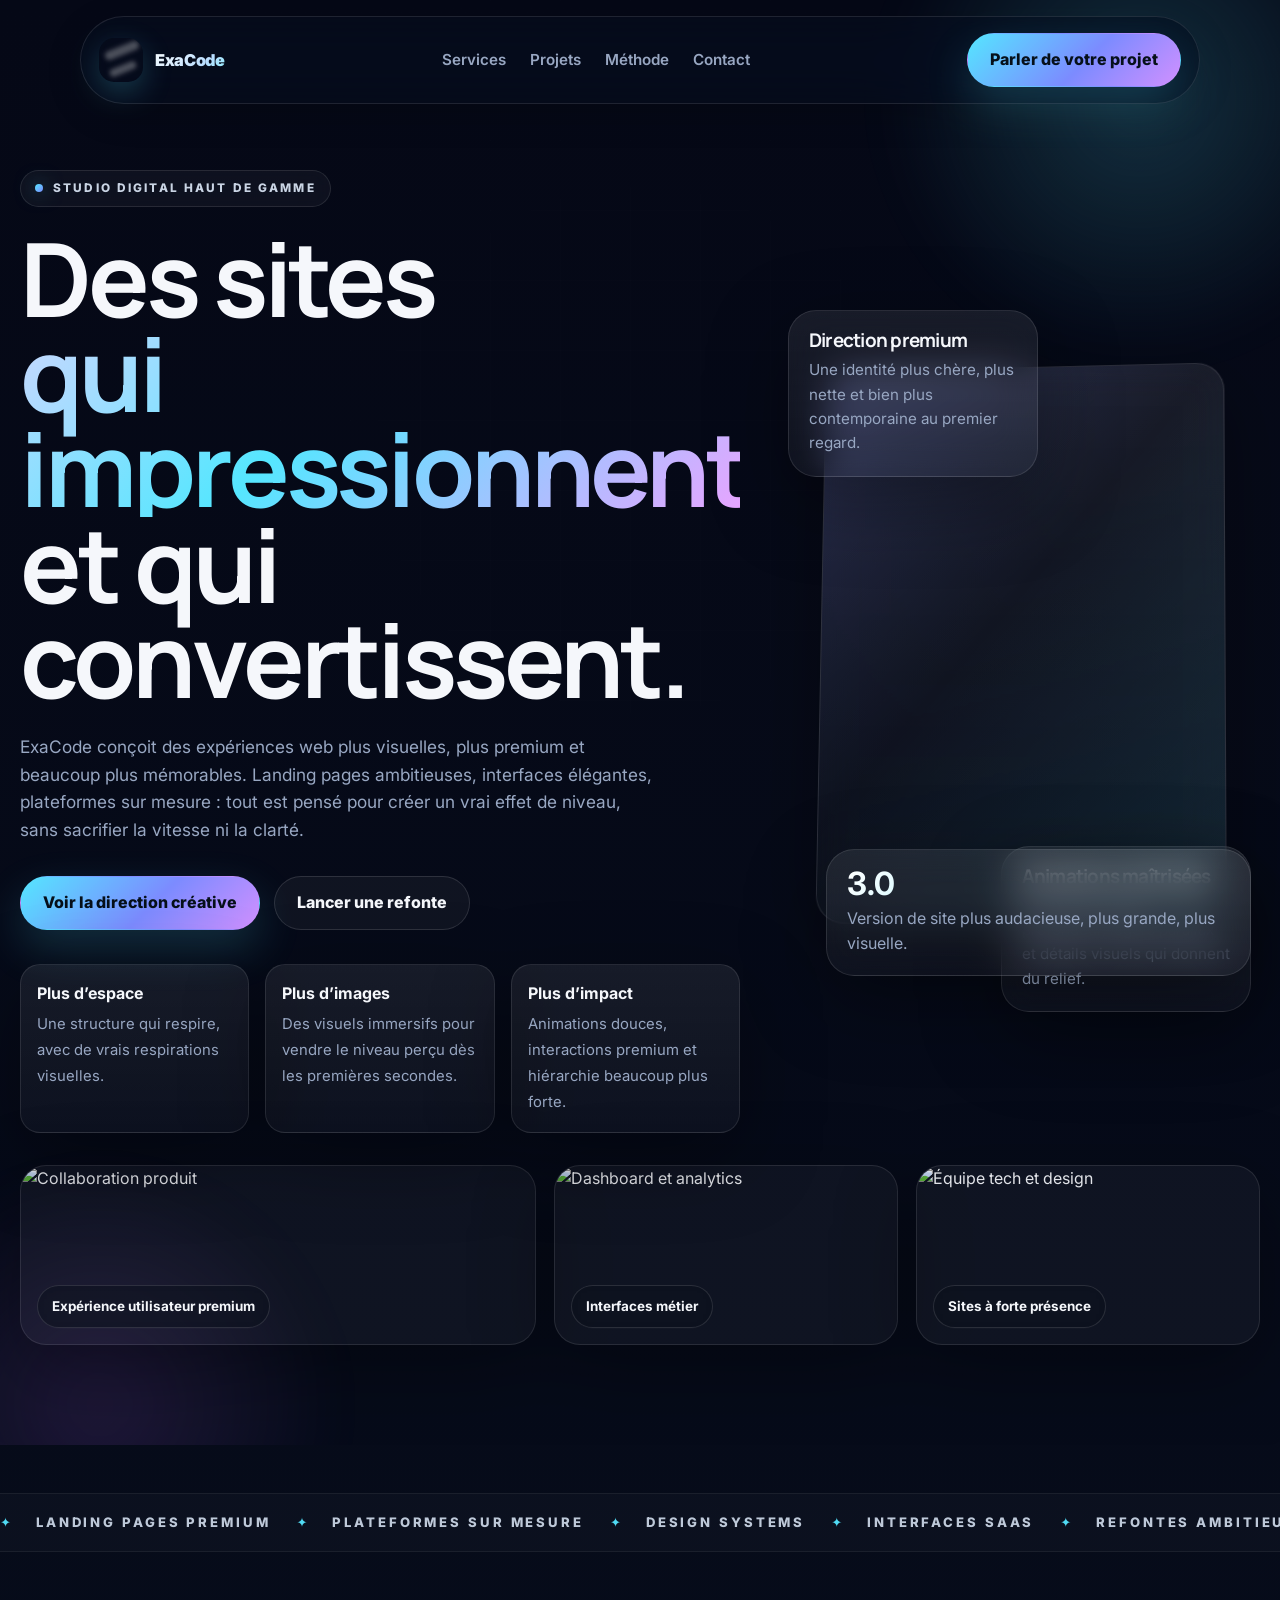
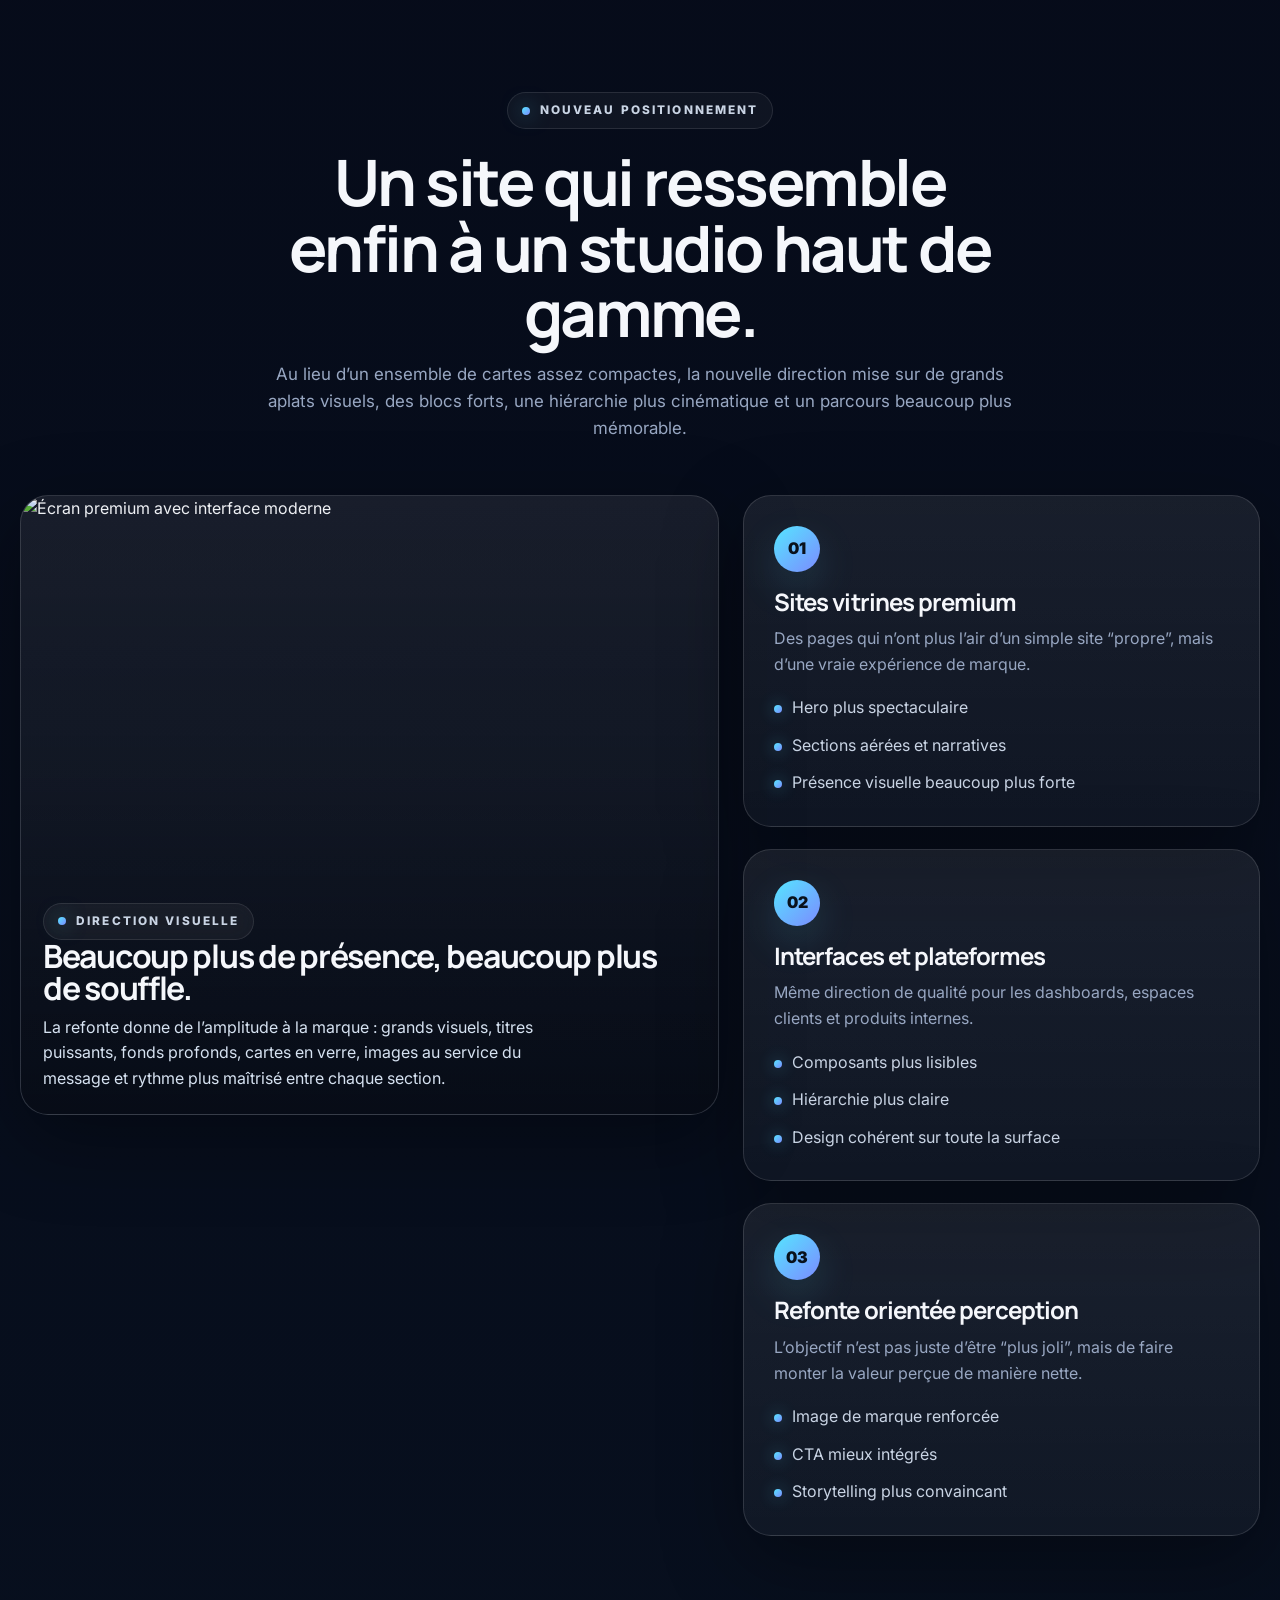
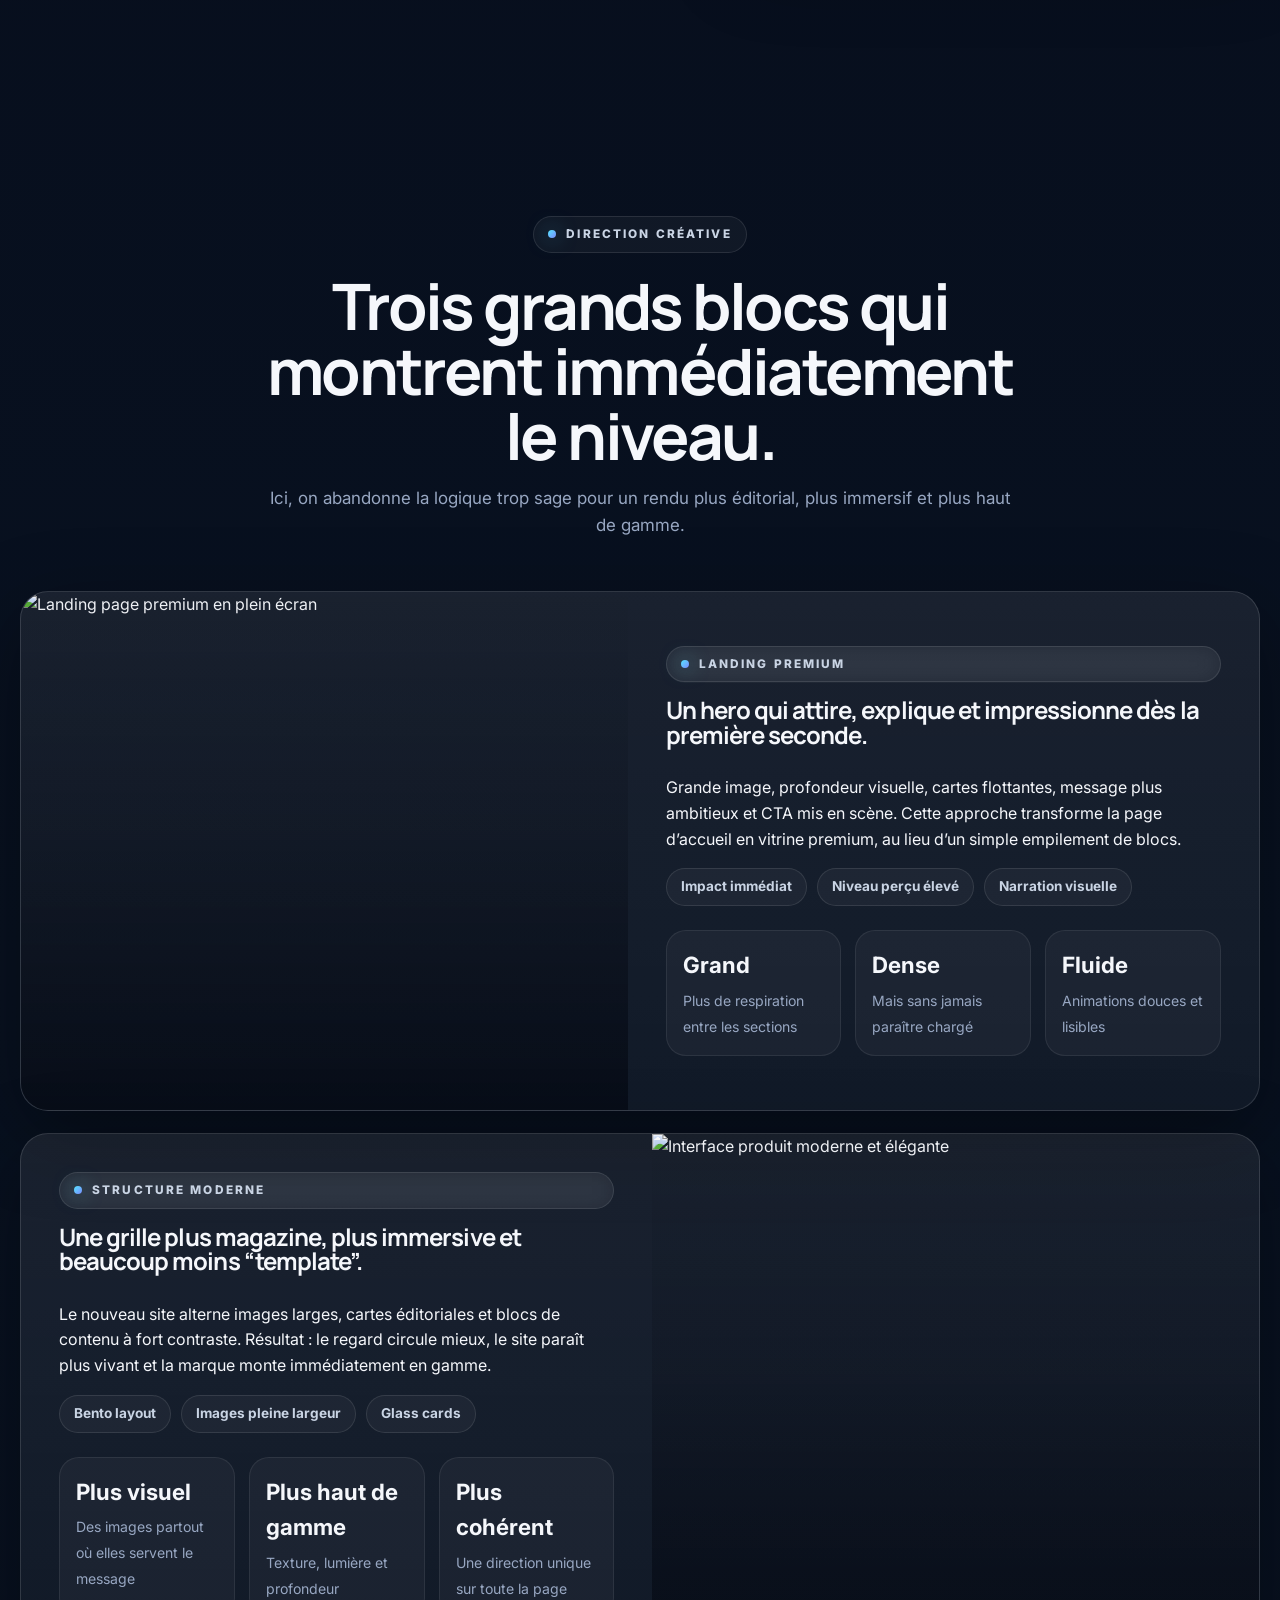
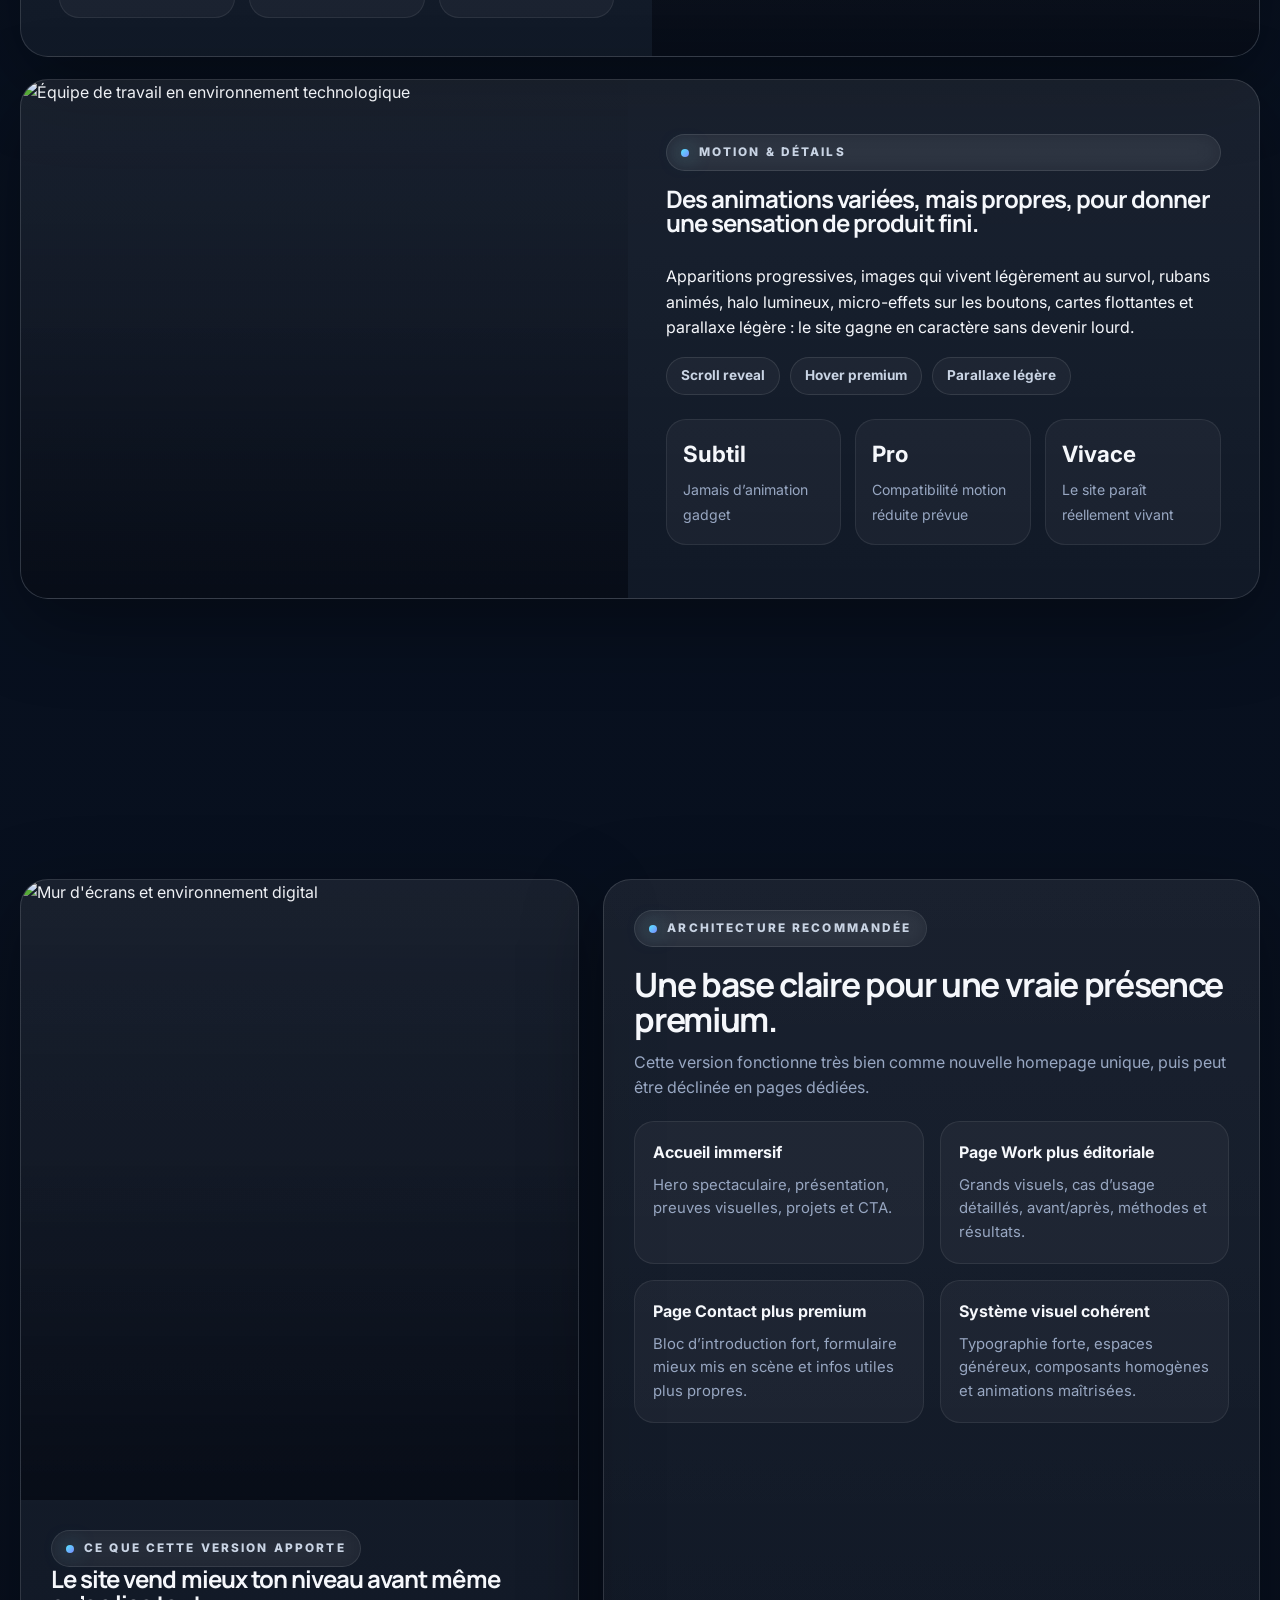
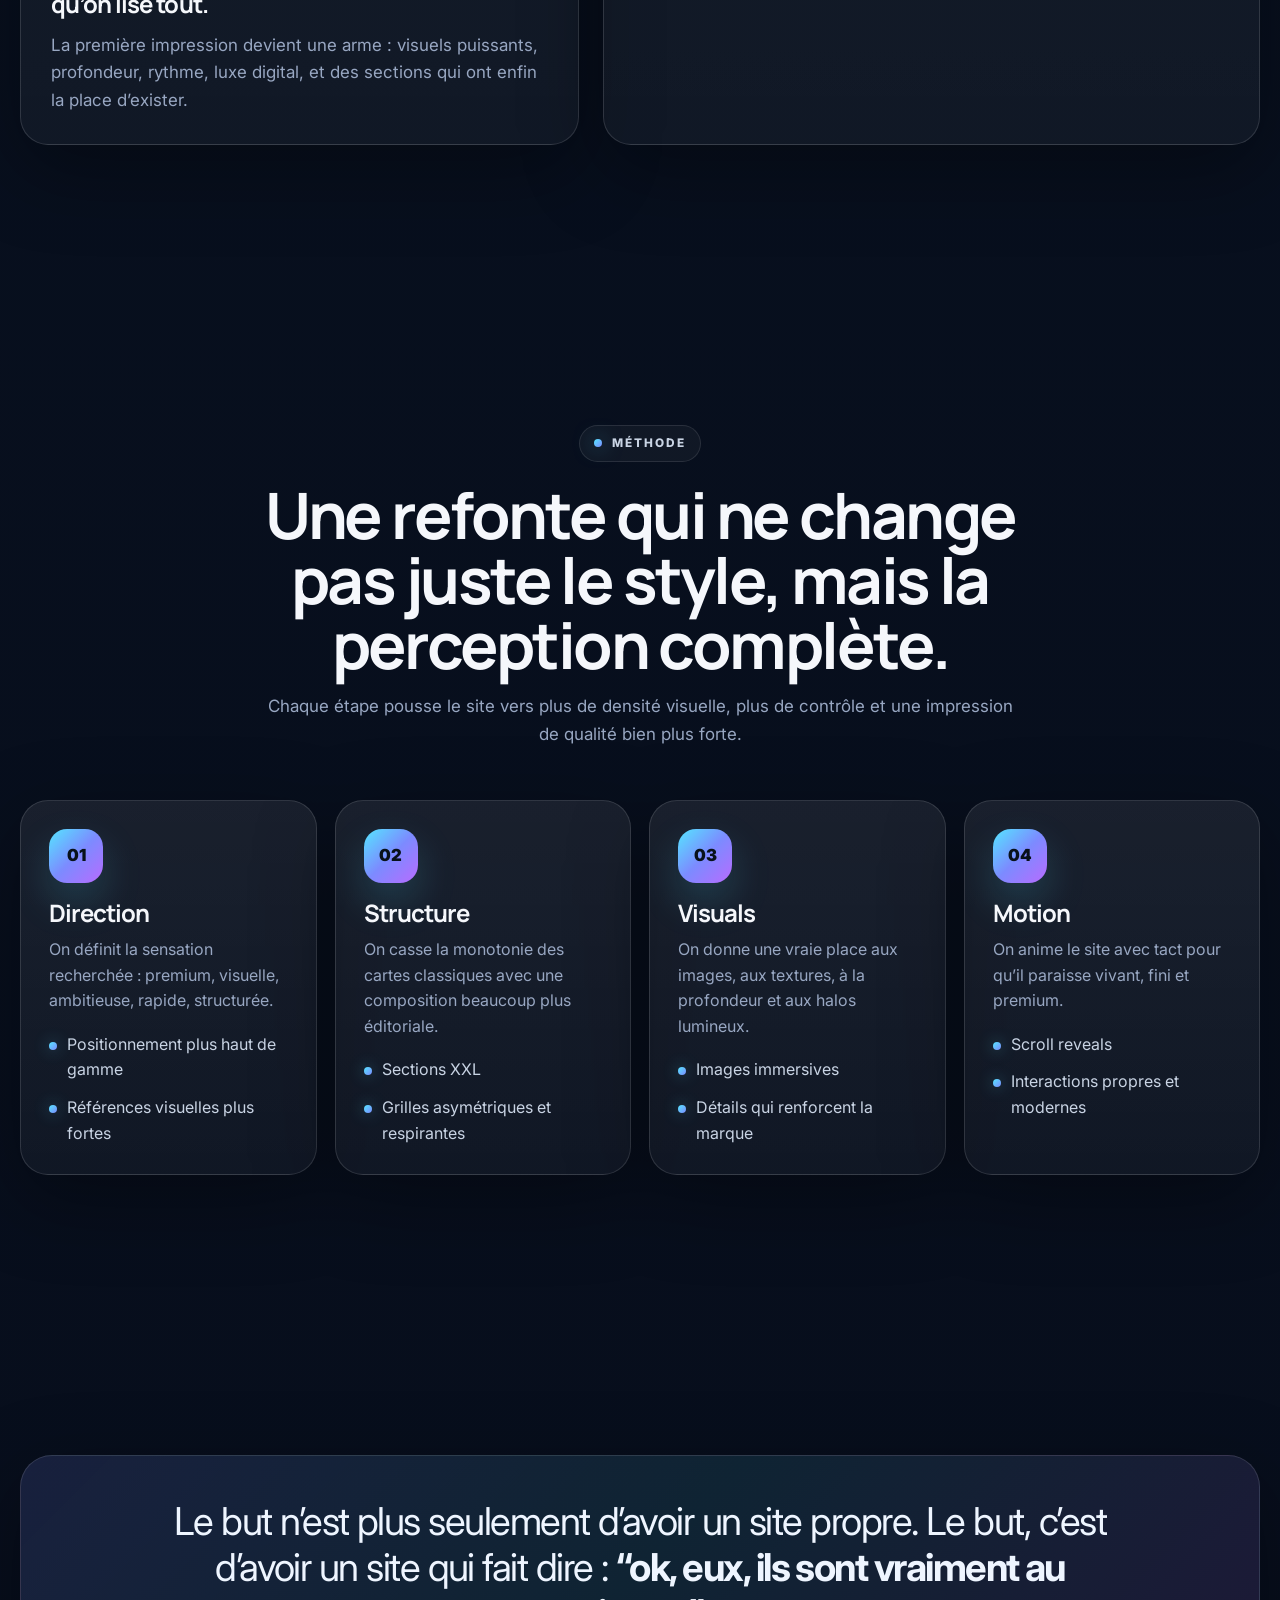
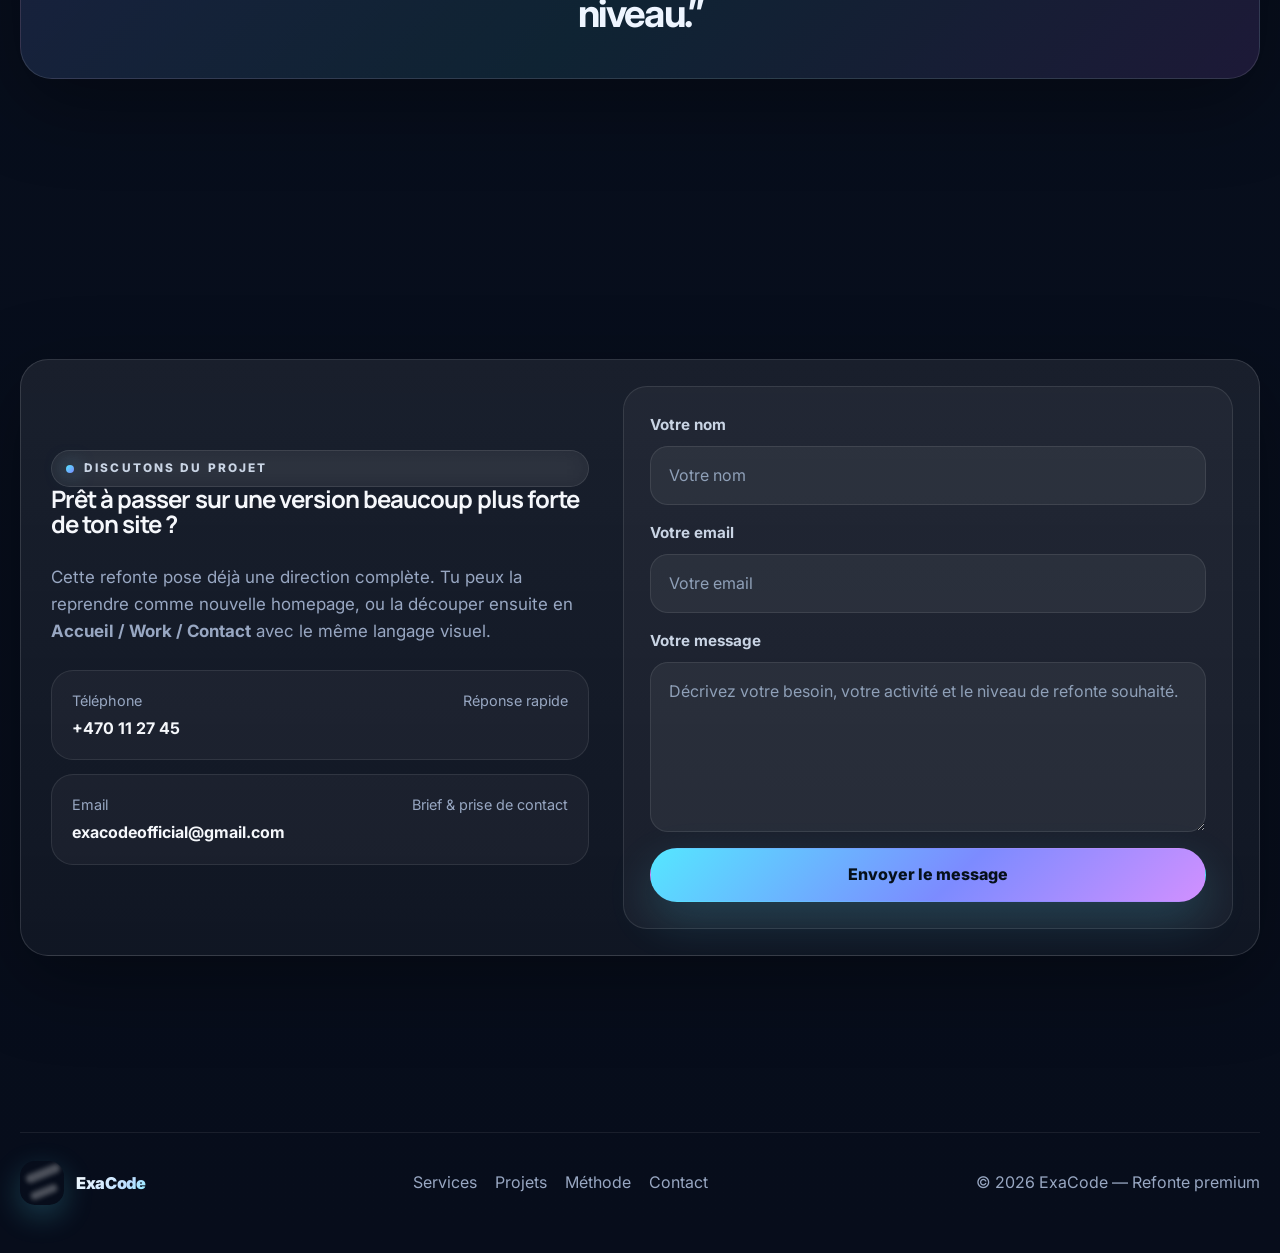
==== index.html @ 6eda3650 "Create index.html" ====
<!DOCTYPE html>
<html lang="fr">
<head>
  <meta charset="UTF-8" />
  <meta name="viewport" content="width=device-width, initial-scale=1.0" />
  <title>ExaCode — Expériences web premium, interfaces et plateformes sur mesure</title>
  <meta name="description" content="ExaCode conçoit des expériences web haut de gamme, des landing pages ambitieuses et des plateformes rapides, visuelles et solides." />
  <link rel="preconnect" href="https://fonts.googleapis.com">
  <link rel="preconnect" href="https://fonts.gstatic.com" crossorigin>
  <link href="https://fonts.googleapis.com/css2?family=Inter:wght@400;500;600;700;800;900&family=Manrope:wght@700;800&display=swap" rel="stylesheet">
  <style>
    :root{
      --bg:#050816;
      --bg-2:#091124;
      --panel:rgba(255,255,255,.07);
      --panel-strong:rgba(255,255,255,.11);
      --border:rgba(255,255,255,.13);
      --text:#f5f7fb;
      --muted:#98a7c2;
      --muted-2:#c9d4e4;
      --primary:#7c8bff;
      --secondary:#55e6ff;
      --tertiary:#b86bff;
      --shadow:0 24px 80px rgba(0,0,0,.35);
      --radius:28px;
      --radius-sm:18px;
      --container:1240px;
      --section-space:140px;
      --grid:rgba(255,255,255,.06);
    }

    *{box-sizing:border-box;margin:0;padding:0}
    html{scroll-behavior:smooth}
    body{
      font-family:"Inter",system-ui,sans-serif;
      color:var(--text);
      background:
        radial-gradient(circle at 15% 20%, rgba(85,230,255,.12), transparent 0 24%),
        radial-gradient(circle at 80% 10%, rgba(124,139,255,.16), transparent 0 22%),
        radial-gradient(circle at 50% 85%, rgba(184,107,255,.10), transparent 0 24%),
        linear-gradient(180deg, #050816 0%, #081120 45%, #070d1b 100%);
      line-height:1.6;
      overflow-x:hidden;
    }

    body::before{
      content:"";
      position:fixed;
      inset:0;
      pointer-events:none;
      background-image:
        linear-gradient(rgba(255,255,255,.03) 1px, transparent 1px),
        linear-gradient(90deg, rgba(255,255,255,.03) 1px, transparent 1px);
      background-size:70px 70px;
      mask-image:radial-gradient(circle at center, black 30%, transparent 90%);
      opacity:.25;
      z-index:-2;
    }

    img{display:block;max-width:100%}
    a{text-decoration:none;color:inherit}
    button,input,textarea{font:inherit}

    .container{
      width:min(var(--container), calc(100% - 40px));
      margin:0 auto;
      position:relative;
      z-index:2;
    }

    .section{padding:var(--section-space) 0}

    .section-head{
      max-width:760px;
      margin:0 auto 52px;
      text-align:center;
    }

    .eyebrow{
      display:inline-flex;
      align-items:center;
      gap:10px;
      padding:8px 14px;
      border-radius:999px;
      border:1px solid rgba(255,255,255,.10);
      background:rgba(255,255,255,.04);
      color:var(--muted-2);
      text-transform:uppercase;
      letter-spacing:.18em;
      font-size:.74rem;
      font-weight:800;
      backdrop-filter:blur(12px);
    }

    .eyebrow::before{
      content:"";
      width:8px;
      height:8px;
      border-radius:50%;
      background:linear-gradient(135deg, var(--secondary), var(--primary));
      box-shadow:0 0 20px rgba(85,230,255,.55);
    }

    h1,h2,h3,h4{font-family:"Manrope","Inter",sans-serif;line-height:1.02;letter-spacing:-.04em}
    h2{font-size:clamp(2.3rem, 5vw, 4.3rem);margin-top:20px}
    p.lead,
    .section-head p{font-size:1.06rem;color:var(--muted);margin-top:16px}

    .site-header{
      position:fixed;
      inset:16px 0 auto;
      z-index:100;
    }

    .header-shell{
      width:min(1120px, calc(100% - 28px));
      margin:0 auto;
      display:flex;
      align-items:center;
      justify-content:space-between;
      gap:18px;
      padding:16px 18px;
      border:1px solid rgba(255,255,255,.10);
      border-radius:999px;
      background:rgba(8,14,28,.62);
      backdrop-filter:blur(18px) saturate(140%);
      box-shadow:0 10px 35px rgba(0,0,0,.18);
    }

    .brand{
      display:inline-flex;
      align-items:center;
      gap:12px;
      font-weight:900;
      letter-spacing:-.02em;
    }

    .brand-mark{
      width:44px;
      height:44px;
      border-radius:15px;
      position:relative;
      overflow:hidden;
      background:linear-gradient(145deg, rgba(124,139,255,.95), rgba(85,230,255,.95));
      box-shadow:0 10px 30px rgba(85,230,255,.22);
    }

    .brand-mark::before,
    .brand-mark::after{
      content:"";
      position:absolute;
      inset:auto;
      border-radius:999px;
      background:rgba(255,255,255,.28);
      filter:blur(2px);
    }

    .brand-mark::before{width:36px;height:9px;top:8px;left:5px;transform:rotate(-22deg)}
    .brand-mark::after{width:28px;height:8px;bottom:9px;right:6px;transform:rotate(-22deg)}

    .brand span{
      font-size:1.02rem;
      background:linear-gradient(135deg, #ffffff, #b9ddff 70%, #8ff1ff);
      -webkit-background-clip:text;
      background-clip:text;
      color:transparent;
    }

    .nav{
      display:flex;
      align-items:center;
      gap:24px;
    }

    .nav a{
      color:var(--muted);
      font-weight:600;
      font-size:.95rem;
      transition:color .25s ease, transform .25s ease;
    }

    .nav a:hover{color:var(--text);transform:translateY(-1px)}

    .btn{
      display:inline-flex;
      align-items:center;
      justify-content:center;
      gap:10px;
      min-height:54px;
      padding:0 22px;
      border-radius:999px;
      border:1px solid transparent;
      font-weight:800;
      transition:transform .25s ease, box-shadow .25s ease, border-color .25s ease, background .25s ease;
      position:relative;
      overflow:hidden;
      cursor:pointer;
      white-space:nowrap;
    }

    .btn::after{
      content:"";
      position:absolute;
      inset:0;
      background:linear-gradient(115deg, transparent 20%, rgba(255,255,255,.32) 50%, transparent 80%);
      transform:translateX(-130%);
      transition:transform .8s ease;
    }

    .btn:hover::after{transform:translateX(130%)}
    .btn:hover{transform:translateY(-2px)}

    .btn-primary{
      color:#06101a;
      background:linear-gradient(135deg, var(--secondary), var(--primary) 55%, #d190ff);
      box-shadow:0 18px 45px rgba(85,230,255,.18);
    }

    .btn-secondary{
      border-color:rgba(255,255,255,.12);
      background:rgba(255,255,255,.045);
      color:var(--text);
    }

    .hero{
      position:relative;
      padding:170px 0 100px;
      min-height:100vh;
      display:flex;
      align-items:center;
      overflow:clip;
    }

    .hero::before,
    .hero::after{
      content:"";
      position:absolute;
      border-radius:50%;
      filter:blur(25px);
      z-index:0;
      animation:floatBlob 14s ease-in-out infinite;
    }

    .hero::before{
      width:560px;
      height:560px;
      top:-180px;
      right:-140px;
      background:radial-gradient(circle, rgba(85,230,255,.18), transparent 65%);
    }

    .hero::after{
      width:520px;
      height:520px;
      left:-160px;
      bottom:-220px;
      background:radial-gradient(circle, rgba(184,107,255,.14), transparent 65%);
      animation-delay:-5s;
    }

    .hero-grid{
      display:grid;
      grid-template-columns:1.02fr .98fr;
      gap:48px;
      align-items:center;
    }

    .hero-copy{
      max-width:720px;
      position:relative;
      z-index:2;
    }

    .hero-title{
      margin-top:24px;
      font-size:clamp(3.2rem, 8vw, 7rem);
      line-height:.93;
    }

    .hero-title .line{
      display:block;
      overflow:hidden;
    }

    .hero-title .line span{
      display:inline-block;
      transform:translateY(112%);
      opacity:0;
      animation:riseIn 1s cubic-bezier(.21,1,.32,1) forwards;
    }

    .hero-title .line:nth-child(2) span{animation-delay:.12s}
    .hero-title .line:nth-child(3) span{animation-delay:.24s}

    .hero-title em{
      font-style:normal;
      background:linear-gradient(135deg, #cfd7ff 0%, var(--secondary) 45%, #f0a0ff 100%);
      -webkit-background-clip:text;
      background-clip:text;
      color:transparent;
    }

    .hero-text{
      margin-top:26px;
      max-width:640px;
      font-size:1.08rem;
      color:var(--muted);
      opacity:0;
      transform:translateY(22px);
      animation:fadeUp .85s ease .45s forwards;
    }

    .hero-actions{
      margin-top:32px;
      display:flex;
      flex-wrap:wrap;
      gap:14px;
      opacity:0;
      transform:translateY(22px);
      animation:fadeUp .85s ease .6s forwards;
    }

    .hero-notes{
      margin-top:34px;
      display:grid;
      grid-template-columns:repeat(3, minmax(0, 1fr));
      gap:16px;
      opacity:0;
      transform:translateY(26px);
      animation:fadeUp .85s ease .78s forwards;
    }

    .mini-card{
      padding:16px 16px 18px;
      border-radius:20px;
      border:1px solid rgba(255,255,255,.10);
      background:linear-gradient(180deg, rgba(255,255,255,.07), rgba(255,255,255,.03));
      backdrop-filter:blur(10px);
      box-shadow:var(--shadow);
    }

    .mini-card strong{
      display:block;
      margin-bottom:5px;
      font-size:1rem;
    }

    .mini-card span{color:var(--muted);font-size:.93rem}

    .hero-visual{
      position:relative;
      min-height:720px;
      z-index:1;
    }

    .hero-panel,
    .floating-card,
    .floating-stat{
      position:absolute;
      border-radius:28px;
      border:1px solid rgba(255,255,255,.11);
      background:linear-gradient(180deg, rgba(255,255,255,.08), rgba(255,255,255,.04));
      box-shadow:var(--shadow);
      backdrop-filter:blur(18px);
    }

    .hero-panel{
      inset:70px 28px 88px 28px;
      overflow:hidden;
      transform:perspective(1200px) rotateY(-6deg) rotateX(4deg);
      transform-style:preserve-3d;
    }

    .hero-panel img{
      width:100%;
      height:100%;
      object-fit:cover;
      opacity:.90;
      transform:scale(1.05);
    }

    .hero-panel::after{
      content:"";
      position:absolute;
      inset:0;
      background:
        linear-gradient(180deg, rgba(6,11,22,.02), rgba(6,11,22,.45)),
        linear-gradient(130deg, rgba(124,139,255,.22), transparent 45%, rgba(85,230,255,.16));
    }

    .floating-card{
      width:250px;
      padding:20px;
      animation:floatCard 7s ease-in-out infinite;
    }

    .floating-card.top{
      top:18px;
      left:0;
      animation-delay:-1s;
    }

    .floating-card.bottom{
      right:0;
      bottom:0;
      animation-delay:-3s;
    }

    .floating-card h3{
      font-size:1.18rem;
      margin-bottom:8px;
    }

    .floating-card p{color:var(--muted);font-size:.95rem}

    .floating-stat{
      left:38px;
      bottom:36px;
      padding:18px 20px;
      min-width:190px;
      animation:floatCard 8.5s ease-in-out infinite;
      animation-delay:-2s;
    }

    .floating-stat strong{
      display:block;
      font-size:2rem;
      line-height:1;
      margin-bottom:6px;
      background:linear-gradient(135deg, #ffffff, var(--secondary));
      -webkit-background-clip:text;
      background-clip:text;
      color:transparent;
    }

    .floating-stat span{color:var(--muted)}

    .hero-strip{
      margin-top:32px;
      display:grid;
      grid-template-columns:1.2fr .8fr .8fr;
      gap:18px;
    }

    .visual-chip{
      min-height:180px;
      border-radius:26px;
      overflow:hidden;
      border:1px solid rgba(255,255,255,.10);
      background:rgba(255,255,255,.04);
      position:relative;
      box-shadow:var(--shadow);
    }

    .visual-chip img{
      width:100%;
      height:100%;
      object-fit:cover;
      transition:transform .8s ease, opacity .5s ease;
      opacity:.92;
    }

    .visual-chip:hover img{transform:scale(1.08);opacity:1}

    .visual-chip .label{
      position:absolute;
      left:16px;
      bottom:16px;
      padding:10px 14px;
      border-radius:999px;
      border:1px solid rgba(255,255,255,.12);
      background:rgba(7,12,24,.52);
      backdrop-filter:blur(10px);
      font-size:.84rem;
      font-weight:700;
    }

    .ticker-wrap{
      margin-top:48px;
      overflow:hidden;
      border-top:1px solid rgba(255,255,255,.06);
      border-bottom:1px solid rgba(255,255,255,.06);
      background:rgba(255,255,255,.025);
    }

    .ticker{
      display:flex;
      gap:26px;
      width:max-content;
      padding:18px 0;
      animation:marquee 24s linear infinite;
      will-change:transform;
    }

    .ticker span{
      color:var(--muted-2);
      text-transform:uppercase;
      letter-spacing:.22em;
      font-size:.82rem;
      font-weight:800;
      white-space:nowrap;
      opacity:.95;
    }

    .ticker span::before{
      content:"✦";
      margin-right:22px;
      color:var(--secondary);
    }

    .grid-2{
      display:grid;
      grid-template-columns:1fr 1fr;
      gap:22px;
    }

    .bento{
      display:grid;
      grid-template-columns:1.1fr .9fr;
      gap:22px;
      align-items:stretch;
    }

    .card,
    .image-card,
    .case-card,
    .stack-card,
    .contact-shell{
      background:linear-gradient(180deg, rgba(255,255,255,.075), rgba(255,255,255,.04));
      border:1px solid var(--border);
      box-shadow:var(--shadow);
      border-radius:var(--radius);
      position:relative;
      overflow:hidden;
    }

    .card{padding:30px}
    .card p{color:var(--muted)}

    .service-layout{
      display:grid;
      grid-template-columns:1.15fr .85fr;
      gap:24px;
      align-items:start;
    }

    .image-card.large{min-height:620px}
    .image-card.large img,
    .case-card .media img,
    .stack-visual img{
      width:100%;
      height:100%;
      object-fit:cover;
    }

    .image-card.large::after,
    .case-card .media::after,
    .stack-visual::after{
      content:"";
      position:absolute;
      inset:0;
      background:linear-gradient(180deg, rgba(3,7,16,.02), rgba(3,7,16,.18) 45%, rgba(3,7,16,.66));
      pointer-events:none;
    }

    .image-card .overlay-copy{
      position:absolute;
      inset:auto 22px 22px 22px;
      z-index:2;
    }

    .overlay-copy h3{font-size:2rem;margin-bottom:10px}
    .overlay-copy p{color:#d6e2f1;max-width:520px}

    .service-stack{
      display:grid;
      gap:22px;
    }

    .service-item h3,
    .case-content h3,
    .stack-copy h3,
    .process-item h3,
    .contact-copy h3{font-size:1.5rem;margin-bottom:12px}

    .service-item ul,
    .process-item ul{list-style:none;display:grid;gap:12px;margin-top:18px}

    .service-item li,
    .process-item li{
      position:relative;
      padding-left:18px;
      color:var(--muted-2);
    }

    .service-item li::before,
    .process-item li::before{
      content:"";
      position:absolute;
      width:8px;
      height:8px;
      left:0;
      top:.62em;
      border-radius:50%;
      background:linear-gradient(135deg, var(--secondary), var(--primary));
      box-shadow:0 0 16px rgba(85,230,255,.45);
    }

    .card-number{
      display:inline-flex;
      width:46px;
      height:46px;
      border-radius:50%;
      align-items:center;
      justify-content:center;
      margin-bottom:18px;
      font-weight:900;
      color:#09111b;
      background:linear-gradient(135deg, var(--secondary), var(--primary));
      box-shadow:0 15px 40px rgba(85,230,255,.15);
    }

    .case-list{display:grid;gap:22px}

    .case-card{
      display:grid;
      grid-template-columns:.98fr 1.02fr;
      min-height:520px;
    }

    .case-card.reverse{grid-template-columns:1.02fr .98fr}
    .case-card.reverse .media{order:2}
    .case-card.reverse .case-content{order:1}

    .case-card .media{position:relative;min-height:100%}
    .case-content{
      padding:38px;
      display:flex;
      flex-direction:column;
      justify-content:center;
      gap:16px;
    }

    .pill-row{
      display:flex;
      flex-wrap:wrap;
      gap:10px;
    }

    .pill{
      display:inline-flex;
      align-items:center;
      min-height:38px;
      padding:0 14px;
      border-radius:999px;
      border:1px solid rgba(255,255,255,.10);
      background:rgba(255,255,255,.04);
      color:var(--muted-2);
      font-size:.85rem;
      font-weight:700;
    }

    .case-metrics{
      display:grid;
      grid-template-columns:repeat(3, minmax(0, 1fr));
      gap:14px;
      margin-top:8px;
    }

    .metric{
      padding:16px;
      border-radius:20px;
      background:rgba(255,255,255,.04);
      border:1px solid rgba(255,255,255,.08);
    }

    .metric strong{display:block;font-size:1.4rem;margin-bottom:5px}
    .metric span{font-size:.88rem;color:var(--muted)}

    .stack-section{
      display:grid;
      grid-template-columns:.92fr 1.08fr;
      gap:24px;
      align-items:stretch;
    }

    .stack-card{display:grid;grid-template-rows:1fr auto}

    .stack-visual{
      position:relative;
      min-height:620px;
      overflow:hidden;
    }

    .stack-copy{padding:30px}

    .feature-grid{
      display:grid;
      grid-template-columns:repeat(2, minmax(0, 1fr));
      gap:16px;
      margin-top:20px;
    }

    .feature{
      padding:18px;
      border-radius:20px;
      background:rgba(255,255,255,.04);
      border:1px solid rgba(255,255,255,.08);
    }

    .feature strong{display:block;margin-bottom:8px}
    .feature p{font-size:.93rem;color:var(--muted)}

    .process-grid{
      display:grid;
      grid-template-columns:repeat(4, minmax(0, 1fr));
      gap:18px;
    }

    .process-item{
      padding:28px;
      min-height:320px;
    }

    .process-item .step{
      display:inline-flex;
      align-items:center;
      justify-content:center;
      width:54px;
      height:54px;
      border-radius:18px;
      margin-bottom:18px;
      font-weight:900;
      font-size:1.04rem;
      color:#08111a;
      background:linear-gradient(135deg, var(--secondary), var(--primary), var(--tertiary));
      box-shadow:0 18px 40px rgba(85,230,255,.18);
    }

    .quote-band{
      padding:42px 32px;
      text-align:center;
      background:linear-gradient(135deg, rgba(124,139,255,.15), rgba(85,230,255,.10), rgba(184,107,255,.12));
      border:1px solid rgba(255,255,255,.12);
      border-radius:32px;
      box-shadow:var(--shadow);
    }

    .quote-band p{
      font-size:clamp(1.4rem, 3vw, 2.4rem);
      line-height:1.2;
      letter-spacing:-.04em;
      color:#eef5ff;
      max-width:980px;
      margin:0 auto;
    }

    .contact-shell{
      display:grid;
      grid-template-columns:.95fr 1.05fr;
      gap:24px;
      padding:26px;
    }

    .contact-copy{
      padding:12px 10px 12px 4px;
      display:flex;
      flex-direction:column;
      justify-content:center;
    }

    .contact-points{
      display:grid;
      gap:14px;
      margin-top:24px;
    }

    .contact-point{
      display:flex;
      align-items:flex-start;
      justify-content:space-between;
      gap:12px;
      padding:18px 20px;
      border-radius:22px;
      border:1px solid rgba(255,255,255,.09);
      background:rgba(255,255,255,.04);
    }

    .contact-point span{display:block;color:var(--muted);font-size:.9rem}
    .contact-point strong{display:block;margin-top:4px}

    .contact-form{
      padding:26px;
      border-radius:24px;
      border:1px solid rgba(255,255,255,.10);
      background:rgba(255,255,255,.04);
    }

    .form-grid{display:grid;gap:16px}

    .contact-form label{display:grid;gap:8px}

    .contact-form span{
      color:var(--muted-2);
      font-size:.95rem;
      font-weight:700;
    }

    .contact-form input,
    .contact-form textarea{
      width:100%;
      border:none;
      outline:none;
      color:var(--text);
      background:rgba(255,255,255,.055);
      border:1px solid rgba(255,255,255,.09);
      border-radius:18px;
      padding:16px 18px;
      transition:border-color .25s ease, background .25s ease, box-shadow .25s ease, transform .25s ease;
    }

    .contact-form textarea{min-height:170px;resize:vertical}

    .contact-form input::placeholder,
    .contact-form textarea::placeholder{color:#8fa0b8}

    .contact-form input:focus,
    .contact-form textarea:focus{
      border-color:rgba(85,230,255,.45);
      background:rgba(255,255,255,.075);
      box-shadow:0 0 0 4px rgba(85,230,255,.10);
      transform:translateY(-1px);
    }

    .footer{
      padding:36px 0 48px;
      color:var(--muted);
    }

    .footer-row{
      display:flex;
      align-items:center;
      justify-content:space-between;
      gap:20px;
      padding-top:28px;
      border-top:1px solid rgba(255,255,255,.08);
    }

    .footer-nav{display:flex;flex-wrap:wrap;gap:18px}

    .reveal{
      opacity:0;
      transform:translateY(42px) scale(.985);
      filter:blur(8px);
      transition:opacity .85s cubic-bezier(.2,.8,.2,1), transform .85s cubic-bezier(.2,.8,.2,1), filter .85s cubic-bezier(.2,.8,.2,1);
    }

    .reveal.in-view{
      opacity:1;
      transform:none;
      filter:blur(0);
    }

    .parallax{will-change:transform}

    @keyframes riseIn{
      0%{transform:translateY(112%);opacity:0;filter:blur(10px)}
      100%{transform:translateY(0);opacity:1;filter:blur(0)}
    }

    @keyframes fadeUp{
      to{opacity:1;transform:translateY(0)}
    }

    @keyframes floatCard{
      0%,100%{transform:translateY(0)}
      50%{transform:translateY(-14px)}
    }

    @keyframes floatBlob{
      0%,100%{transform:translate3d(0,0,0)}
      50%{transform:translate3d(0,-18px,0)}
    }

    @keyframes marquee{
      from{transform:translateX(0)}
      to{transform:translateX(-50%)}
    }

    @media (max-width:1180px){
      :root{--section-space:110px}
      .hero-grid,
      .service-layout,
      .stack-section,
      .contact-shell,
      .case-card,
      .case-card.reverse,
      .bento{grid-template-columns:1fr}
      .case-card.reverse .media,
      .case-card.reverse .case-content{order:initial}
      .hero-visual{min-height:620px}
      .hero-panel{inset:64px 16px 84px 16px}
      .process-grid{grid-template-columns:repeat(2, minmax(0, 1fr))}
    }

    @media (max-width:900px){
      .header-shell{border-radius:26px;padding:14px 16px;flex-wrap:wrap;justify-content:center}
      .nav{width:100%;justify-content:center;gap:18px}
      .hero{padding-top:190px;min-height:auto}
      .hero-grid,
      .grid-2{grid-template-columns:1fr}
      .hero-notes,
      .hero-strip,
      .feature-grid,
      .case-metrics{grid-template-columns:1fr}
      .hero-title{font-size:clamp(2.8rem, 11vw, 5rem)}
      .hero-visual{min-height:560px}
      .floating-card{width:min(240px, calc(100% - 52px))}
      .floating-card.bottom{right:10px}
      .floating-card.top{left:10px}
      .floating-stat{left:20px;bottom:20px}
    }

    @media (max-width:640px){
      :root{--section-space:88px}
      .container{width:min(var(--container), calc(100% - 26px))}
      .site-header{inset:12px 0 auto}
      .header-shell{width:calc(100% - 20px)}
      .btn{width:100%}
      .hero-actions{flex-direction:column}
      .card,
      .contact-form,
      .process-item,
      .case-content,
      .contact-shell{padding:22px}
      .hero-panel{transform:none}
      .process-grid{grid-template-columns:1fr}
      .footer-row{flex-direction:column;align-items:flex-start}
      .contact-point{flex-direction:column}
      .overlay-copy h3{font-size:1.7rem}
    }

    @media (prefers-reduced-motion: reduce){
      html{scroll-behavior:auto}
      .hero-title .line span,
      .hero-text,
      .hero-actions,
      .hero-notes,
      .ticker,
      .floating-card,
      .floating-stat,
      .hero::before,
      .hero::after,
      .reveal{animation:none !important;transition:none !important;opacity:1 !important;transform:none !important;filter:none !important}
    }
  </style>
</head>
<body>
  <header class="site-header">
    <div class="header-shell">
      <a class="brand" href="#top" aria-label="Accueil ExaCode">
        <span class="brand-mark" aria-hidden="true"></span>
        <span>ExaCode</span>
      </a>

      <nav class="nav" aria-label="Navigation principale">
        <a href="#services">Services</a>
        <a href="#projects">Projets</a>
        <a href="#process">Méthode</a>
        <a href="#contact">Contact</a>
      </nav>

      <a class="btn btn-primary" href="#contact">Parler de votre projet</a>
    </div>
  </header>

  <main id="top">
    <section class="hero">
      <div class="container">
        <div class="hero-grid">
          <div class="hero-copy">
            <span class="eyebrow">Studio digital haut de gamme</span>

            <h1 class="hero-title" aria-label="Nous créons des expériences web premium qui vendent, marquent et performent.">
              <span class="line"><span>Des sites</span></span>
              <span class="line"><span><em>qui impressionnent</em></span></span>
              <span class="line"><span>et qui convertissent.</span></span>
            </h1>

            <p class="hero-text">
              ExaCode conçoit des expériences web plus visuelles, plus premium et beaucoup plus mémorables.
              Landing pages ambitieuses, interfaces élégantes, plateformes sur mesure&nbsp;: tout est pensé pour
              créer un vrai effet de niveau, sans sacrifier la vitesse ni la clarté.
            </p>

            <div class="hero-actions">
              <a class="btn btn-primary" href="#projects">Voir la direction créative</a>
              <a class="btn btn-secondary" href="#contact">Lancer une refonte</a>
            </div>

            <div class="hero-notes">
              <article class="mini-card">
                <strong>Plus d’espace</strong>
                <span>Une structure qui respire, avec de vrais respirations visuelles.</span>
              </article>
              <article class="mini-card">
                <strong>Plus d’images</strong>
                <span>Des visuels immersifs pour vendre le niveau perçu dès les premières secondes.</span>
              </article>
              <article class="mini-card">
                <strong>Plus d’impact</strong>
                <span>Animations douces, interactions premium et hiérarchie beaucoup plus forte.</span>
              </article>
            </div>
          </div>

          <div class="hero-visual parallax" data-speed="0.06" aria-hidden="true">
            <div class="hero-panel">
              <img src="https://images.unsplash.com/photo-1498050108023-c5249f4df085?auto=format&fit=crop&w=1400&q=80" alt="Studio digital premium" />
            </div>

            <div class="floating-card top">
              <h3>Direction premium</h3>
              <p>Une identité plus chère, plus nette et bien plus contemporaine au premier regard.</p>
            </div>

            <div class="floating-card bottom">
              <h3>Animations maîtrisées</h3>
              <p>Reveals au scroll, profondeur, légers parallax et détails visuels qui donnent du relief.</p>
            </div>

            <div class="floating-stat">
              <strong>3.0</strong>
              <span>Version de site plus audacieuse, plus grande, plus visuelle.</span>
            </div>
          </div>
        </div>

        <div class="hero-strip reveal" data-reveal>
          <article class="visual-chip">
            <img src="https://images.unsplash.com/photo-1516321318423-f06f85e504b3?auto=format&fit=crop&w=1200&q=80" alt="Collaboration produit" />
            <span class="label">Expérience utilisateur premium</span>
          </article>
          <article class="visual-chip">
            <img src="https://images.unsplash.com/photo-1460925895917-afdab827c52f?auto=format&fit=crop&w=1200&q=80" alt="Dashboard et analytics" />
            <span class="label">Interfaces métier</span>
          </article>
          <article class="visual-chip">
            <img src="https://images.unsplash.com/photo-1522542550221-31fd19575a2d?auto=format&fit=crop&w=1200&q=80" alt="Équipe tech et design" />
            <span class="label">Sites à forte présence</span>
          </article>
        </div>
      </div>
    </section>

    <div class="ticker-wrap reveal" data-reveal>
      <div class="ticker">
        <span>Landing pages premium</span>
        <span>Plateformes sur mesure</span>
        <span>Design systems</span>
        <span>Interfaces SaaS</span>
        <span>Refontes ambitieuses</span>
        <span>Motion subtil</span>
        <span>Performance web</span>
        <span>Expérience de marque</span>
        <span>Landing pages premium</span>
        <span>Plateformes sur mesure</span>
        <span>Design systems</span>
        <span>Interfaces SaaS</span>
        <span>Refontes ambitieuses</span>
        <span>Motion subtil</span>
        <span>Performance web</span>
        <span>Expérience de marque</span>
      </div>
    </div>

    <section class="section" id="services">
      <div class="container">
        <div class="section-head reveal" data-reveal>
          <span class="eyebrow">Nouveau positionnement</span>
          <h2>Un site qui ressemble enfin à un studio haut de gamme.</h2>
          <p>
            Au lieu d’un ensemble de cartes assez compactes, la nouvelle direction mise sur de grands aplats visuels,
            des blocs forts, une hiérarchie plus cinématique et un parcours beaucoup plus mémorable.
          </p>
        </div>

        <div class="service-layout">
          <article class="image-card large reveal" data-reveal>
            <img src="https://images.unsplash.com/photo-1518773553398-650c184e0bb3?auto=format&fit=crop&w=1400&q=80" alt="Écran premium avec interface moderne" />
            <div class="overlay-copy">
              <span class="eyebrow">Direction visuelle</span>
              <h3>Beaucoup plus de présence, beaucoup plus de souffle.</h3>
              <p>
                La refonte donne de l’amplitude à la marque&nbsp;: grands visuels, titres puissants, fonds profonds,
                cartes en verre, images au service du message et rythme plus maîtrisé entre chaque section.
              </p>
            </div>
          </article>

          <div class="service-stack">
            <article class="card service-item reveal" data-reveal>
              <span class="card-number">01</span>
              <h3>Sites vitrines premium</h3>
              <p>
                Des pages qui n’ont plus l’air d’un simple site “propre”, mais d’une vraie expérience de marque.
              </p>
              <ul>
                <li>Hero plus spectaculaire</li>
                <li>Sections aérées et narratives</li>
                <li>Présence visuelle beaucoup plus forte</li>
              </ul>
            </article>

            <article class="card service-item reveal" data-reveal>
              <span class="card-number">02</span>
              <h3>Interfaces et plateformes</h3>
              <p>
                Même direction de qualité pour les dashboards, espaces clients et produits internes.
              </p>
              <ul>
                <li>Composants plus lisibles</li>
                <li>Hiérarchie plus claire</li>
                <li>Design cohérent sur toute la surface</li>
              </ul>
            </article>

            <article class="card service-item reveal" data-reveal>
              <span class="card-number">03</span>
              <h3>Refonte orientée perception</h3>
              <p>
                L’objectif n’est pas juste d’être “plus joli”, mais de faire monter la valeur perçue de manière nette.
              </p>
              <ul>
                <li>Image de marque renforcée</li>
                <li>CTA mieux intégrés</li>
                <li>Storytelling plus convaincant</li>
              </ul>
            </article>
          </div>
        </div>
      </div>
    </section>

    <section class="section" id="projects">
      <div class="container">
        <div class="section-head reveal" data-reveal>
          <span class="eyebrow">Direction créative</span>
          <h2>Trois grands blocs qui montrent immédiatement le niveau.</h2>
          <p>
            Ici, on abandonne la logique trop sage pour un rendu plus éditorial, plus immersif et plus haut de gamme.
          </p>
        </div>

        <div class="case-list">
          <article class="case-card reveal" data-reveal>
            <div class="media">
              <img src="https://images.unsplash.com/photo-1504384308090-c894fdcc538d?auto=format&fit=crop&w=1400&q=80" alt="Landing page premium en plein écran" />
            </div>
            <div class="case-content">
              <span class="eyebrow">Landing premium</span>
              <h3>Un hero qui attire, explique et impressionne dès la première seconde.</h3>
              <p>
                Grande image, profondeur visuelle, cartes flottantes, message plus ambitieux et CTA mis en scène.
                Cette approche transforme la page d’accueil en vitrine premium, au lieu d’un simple empilement de blocs.
              </p>
              <div class="pill-row">
                <span class="pill">Impact immédiat</span>
                <span class="pill">Niveau perçu élevé</span>
                <span class="pill">Narration visuelle</span>
              </div>
              <div class="case-metrics">
                <div class="metric"><strong>Grand</strong><span>Plus de respiration entre les sections</span></div>
                <div class="metric"><strong>Dense</strong><span>Mais sans jamais paraître chargé</span></div>
                <div class="metric"><strong>Fluide</strong><span>Animations douces et lisibles</span></div>
              </div>
            </div>
          </article>

          <article class="case-card reverse reveal" data-reveal>
            <div class="media">
              <img src="https://images.unsplash.com/photo-1558655146-9f40138edfeb?auto=format&fit=crop&w=1400&q=80" alt="Interface produit moderne et élégante" />
            </div>
            <div class="case-content">
              <span class="eyebrow">Structure moderne</span>
              <h3>Une grille plus magazine, plus immersive et beaucoup moins “template”.</h3>
              <p>
                Le nouveau site alterne images larges, cartes éditoriales et blocs de contenu à fort contraste.
                Résultat&nbsp;: le regard circule mieux, le site paraît plus vivant et la marque monte immédiatement en gamme.
              </p>
              <div class="pill-row">
                <span class="pill">Bento layout</span>
                <span class="pill">Images pleine largeur</span>
                <span class="pill">Glass cards</span>
              </div>
              <div class="case-metrics">
                <div class="metric"><strong>Plus visuel</strong><span>Des images partout où elles servent le message</span></div>
                <div class="metric"><strong>Plus haut de gamme</strong><span>Texture, lumière et profondeur</span></div>
                <div class="metric"><strong>Plus cohérent</strong><span>Une direction unique sur toute la page</span></div>
              </div>
            </div>
          </article>

          <article class="case-card reveal" data-reveal>
            <div class="media">
              <img src="https://images.unsplash.com/photo-1516321165247-4aa89a48be28?auto=format&fit=crop&w=1400&q=80" alt="Équipe de travail en environnement technologique" />
            </div>
            <div class="case-content">
              <span class="eyebrow">Motion & détails</span>
              <h3>Des animations variées, mais propres, pour donner une sensation de produit fini.</h3>
              <p>
                Apparitions progressives, images qui vivent légèrement au survol, rubans animés, halo lumineux,
                micro-effets sur les boutons, cartes flottantes et parallaxe légère&nbsp;: le site gagne en caractère sans devenir lourd.
              </p>
              <div class="pill-row">
                <span class="pill">Scroll reveal</span>
                <span class="pill">Hover premium</span>
                <span class="pill">Parallaxe légère</span>
              </div>
              <div class="case-metrics">
                <div class="metric"><strong>Subtil</strong><span>Jamais d’animation gadget</span></div>
                <div class="metric"><strong>Pro</strong><span>Compatibilité motion réduite prévue</span></div>
                <div class="metric"><strong>Vivace</strong><span>Le site paraît réellement vivant</span></div>
              </div>
            </div>
          </article>
        </div>
      </div>
    </section>

    <section class="section">
      <div class="container">
        <div class="stack-section">
          <article class="stack-card reveal" data-reveal>
            <div class="stack-visual parallax" data-speed="0.04">
              <img src="https://images.unsplash.com/photo-1516321497487-e288fb19713f?auto=format&fit=crop&w=1400&q=80" alt="Mur d'écrans et environnement digital" />
            </div>
            <div class="stack-copy">
              <span class="eyebrow">Ce que cette version apporte</span>
              <h3>Le site vend mieux ton niveau avant même qu’on lise tout.</h3>
              <p class="lead">
                La première impression devient une arme&nbsp;: visuels puissants, profondeur, rythme, luxe digital,
                et des sections qui ont enfin la place d’exister.
              </p>
            </div>
          </article>

          <article class="card reveal" data-reveal>
            <span class="eyebrow">Architecture recommandée</span>
            <h3 style="font-size:2.1rem; margin-top:20px; margin-bottom:14px;">Une base claire pour une vraie présence premium.</h3>
            <p>
              Cette version fonctionne très bien comme nouvelle homepage unique, puis peut être déclinée en pages dédiées.
            </p>

            <div class="feature-grid">
              <article class="feature">
                <strong>Accueil immersif</strong>
                <p>Hero spectaculaire, présentation, preuves visuelles, projets et CTA.</p>
              </article>
              <article class="feature">
                <strong>Page Work plus éditoriale</strong>
                <p>Grands visuels, cas d’usage détaillés, avant/après, méthodes et résultats.</p>
              </article>
              <article class="feature">
                <strong>Page Contact plus premium</strong>
                <p>Bloc d’introduction fort, formulaire mieux mis en scène et infos utiles plus propres.</p>
              </article>
              <article class="feature">
                <strong>Système visuel cohérent</strong>
                <p>Typographie forte, espaces généreux, composants homogènes et animations maîtrisées.</p>
              </article>
            </div>
          </article>
        </div>
      </div>
    </section>

    <section class="section" id="process">
      <div class="container">
        <div class="section-head reveal" data-reveal>
          <span class="eyebrow">Méthode</span>
          <h2>Une refonte qui ne change pas juste le style, mais la perception complète.</h2>
          <p>
            Chaque étape pousse le site vers plus de densité visuelle, plus de contrôle et une impression de qualité bien plus forte.
          </p>
        </div>

        <div class="process-grid">
          <article class="card process-item reveal" data-reveal>
            <span class="step">01</span>
            <h3>Direction</h3>
            <p>On définit la sensation recherchée&nbsp;: premium, visuelle, ambitieuse, rapide, structurée.</p>
            <ul>
              <li>Positionnement plus haut de gamme</li>
              <li>Références visuelles plus fortes</li>
            </ul>
          </article>

          <article class="card process-item reveal" data-reveal>
            <span class="step">02</span>
            <h3>Structure</h3>
            <p>On casse la monotonie des cartes classiques avec une composition beaucoup plus éditoriale.</p>
            <ul>
              <li>Sections XXL</li>
              <li>Grilles asymétriques et respirantes</li>
            </ul>
          </article>

          <article class="card process-item reveal" data-reveal>
            <span class="step">03</span>
            <h3>Visuals</h3>
            <p>On donne une vraie place aux images, aux textures, à la profondeur et aux halos lumineux.</p>
            <ul>
              <li>Images immersives</li>
              <li>Détails qui renforcent la marque</li>
            </ul>
          </article>

          <article class="card process-item reveal" data-reveal>
            <span class="step">04</span>
            <h3>Motion</h3>
            <p>On anime le site avec tact pour qu’il paraisse vivant, fini et premium.</p>
            <ul>
              <li>Scroll reveals</li>
              <li>Interactions propres et modernes</li>
            </ul>
          </article>
        </div>
      </div>
    </section>

    <section class="section">
      <div class="container">
        <div class="quote-band reveal" data-reveal>
          <p>
            Le but n’est plus seulement d’avoir un site propre. Le but, c’est d’avoir un site qui fait dire&nbsp;:
            <strong>“ok, eux, ils sont vraiment au niveau.”</strong>
          </p>
        </div>
      </div>
    </section>

    <section class="section" id="contact">
      <div class="container">
        <div class="contact-shell reveal" data-reveal>
          <div class="contact-copy">
            <span class="eyebrow">Discutons du projet</span>
            <h3>Prêt à passer sur une version beaucoup plus forte de ton site&nbsp;?</h3>
            <p class="lead">
              Cette refonte pose déjà une direction complète. Tu peux la reprendre comme nouvelle homepage,
              ou la découper ensuite en <strong>Accueil / Work / Contact</strong> avec le même langage visuel.
            </p>

            <div class="contact-points">
              <a class="contact-point" href="tel:+470112745">
                <div>
                  <span>Téléphone</span>
                  <strong>+470 11 27 45</strong>
                </div>
                <span>Réponse rapide</span>
              </a>
              <a class="contact-point" href="mailto:exacodeofficial@gmail.com">
                <div>
                  <span>Email</span>
                  <strong>exacodeofficial@gmail.com</strong>
                </div>
                <span>Brief & prise de contact</span>
              </a>
            </div>
          </div>

          <form class="contact-form" action="https://formspree.io/f/myknzyky" method="POST">
            <div class="form-grid">
              <label>
                <span>Votre nom</span>
                <input type="text" name="name" placeholder="Votre nom" required>
              </label>

              <label>
                <span>Votre email</span>
                <input type="email" name="email" placeholder="Votre email" required>
              </label>

              <label>
                <span>Votre message</span>
                <textarea name="message" placeholder="Décrivez votre besoin, votre activité et le niveau de refonte souhaité." required></textarea>
              </label>

              <button type="submit" class="btn btn-primary">Envoyer le message</button>
            </div>
          </form>
        </div>
      </div>
    </section>
  </main>

  <footer class="footer">
    <div class="container">
      <div class="footer-row">
        <a class="brand" href="#top">
          <span class="brand-mark" aria-hidden="true"></span>
          <span>ExaCode</span>
        </a>

        <div class="footer-nav">
          <a href="#services">Services</a>
          <a href="#projects">Projets</a>
          <a href="#process">Méthode</a>
          <a href="#contact">Contact</a>
        </div>

        <p>© 2026 ExaCode — Refonte premium</p>
      </div>
    </div>
  </footer>

  <script>
    const reveals = document.querySelectorAll('[data-reveal]');
    const observer = new IntersectionObserver((entries) => {
      entries.forEach((entry) => {
        if (entry.isIntersecting) {
          entry.target.classList.add('in-view');
          observer.unobserve(entry.target);
        }
      });
    }, { threshold: 0.14, rootMargin: '0px 0px -7% 0px' });

    reveals.forEach((el) => {
      el.classList.add('reveal');
      observer.observe(el);
    });

    const parallaxItems = document.querySelectorAll('.parallax');
    const reduceMotion = window.matchMedia('(prefers-reduced-motion: reduce)').matches;

    if (!reduceMotion) {
      window.addEventListener('scroll', () => {
        const scrollY = window.scrollY;
        parallaxItems.forEach((item) => {
          const speed = Number(item.dataset.speed || 0.04);
          item.style.transform = `translate3d(0, ${scrollY * speed}px, 0)`;
        });
      }, { passive: true });
    }
  </script>
</body>
</html>
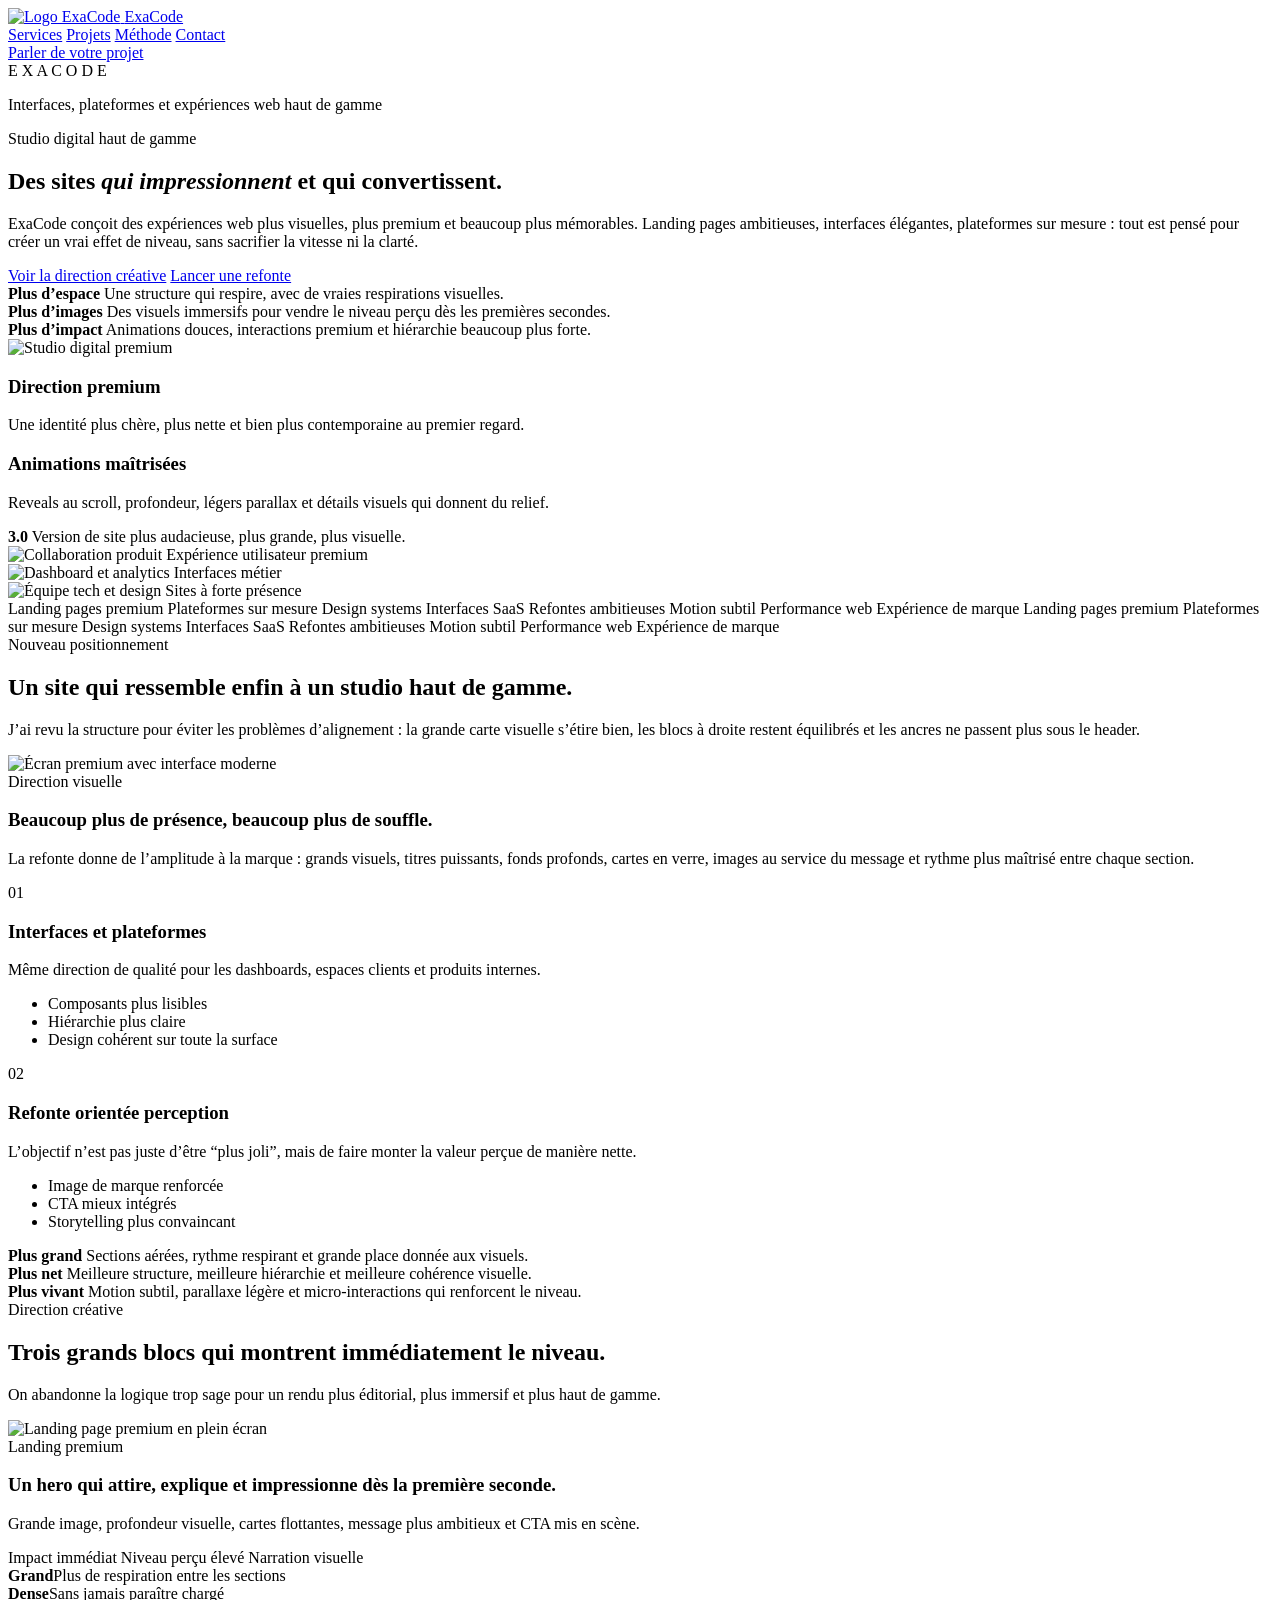
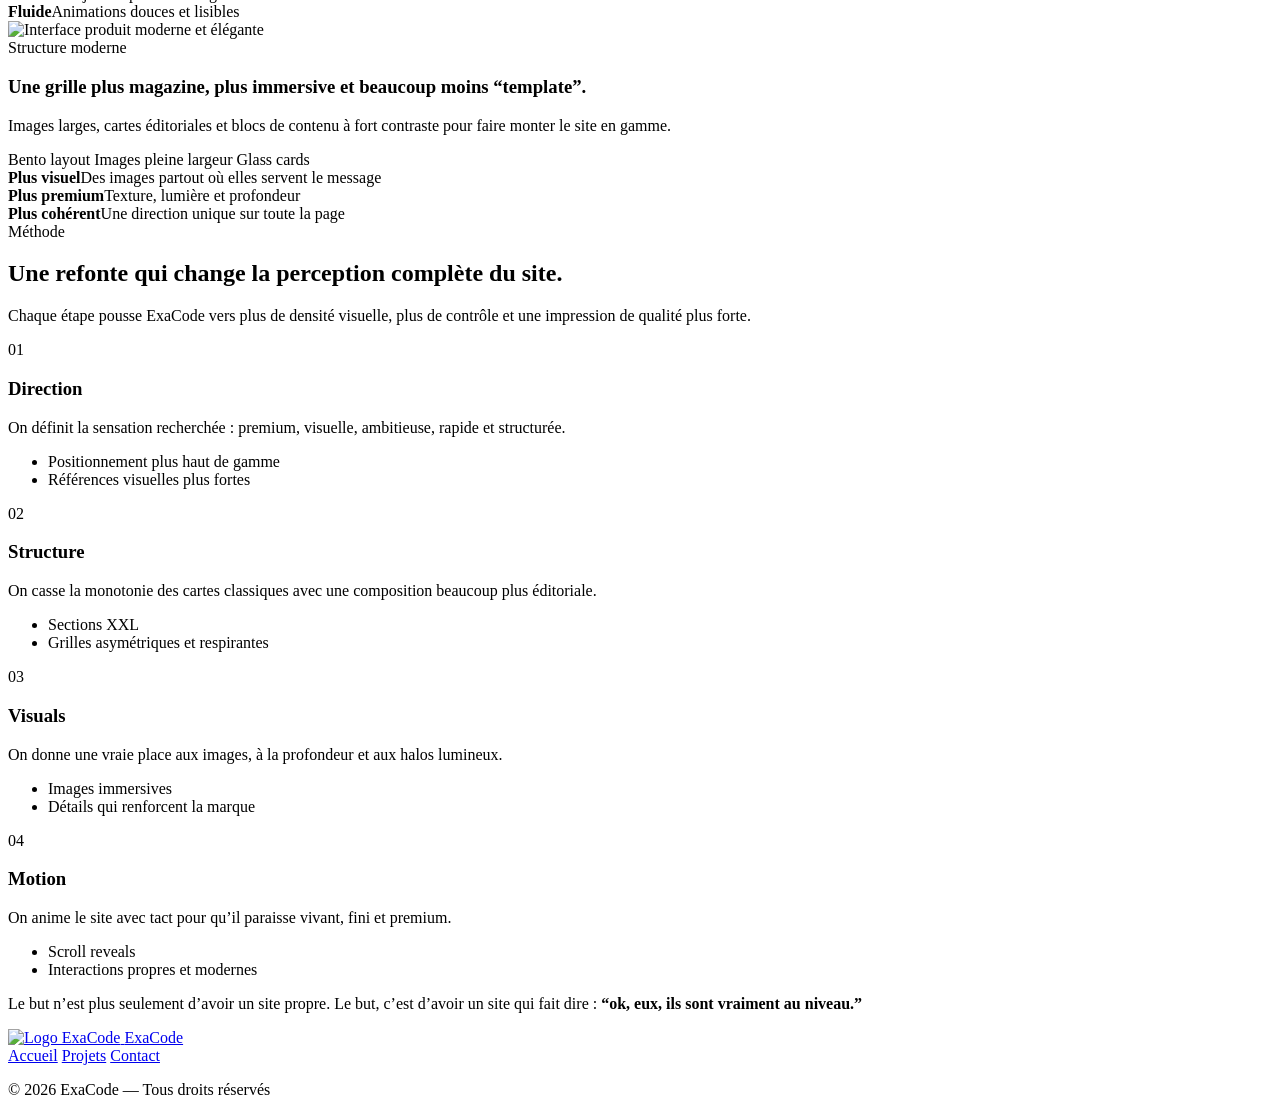
==== commit 43689740: "Update index.html" ====
--- a/index.html
+++ b/index.html
@@ -3,985 +3,64 @@
 <head>
   <meta charset="UTF-8" />
   <meta name="viewport" content="width=device-width, initial-scale=1.0" />
-  <title>ExaCode — Expériences web premium, interfaces et plateformes sur mesure</title>
-  <meta name="description" content="ExaCode conçoit des expériences web haut de gamme, des landing pages ambitieuses et des plateformes rapides, visuelles et solides." />
   <link rel="preconnect" href="https://fonts.googleapis.com">
   <link rel="preconnect" href="https://fonts.gstatic.com" crossorigin>
   <link href="https://fonts.googleapis.com/css2?family=Inter:wght@400;500;600;700;800;900&family=Manrope:wght@700;800&display=swap" rel="stylesheet">
-  <style>
-    :root{
-      --bg:#050816;
-      --bg-2:#091124;
-      --panel:rgba(255,255,255,.07);
-      --panel-strong:rgba(255,255,255,.11);
-      --border:rgba(255,255,255,.13);
-      --text:#f5f7fb;
-      --muted:#98a7c2;
-      --muted-2:#c9d4e4;
-      --primary:#7c8bff;
-      --secondary:#55e6ff;
-      --tertiary:#b86bff;
-      --shadow:0 24px 80px rgba(0,0,0,.35);
-      --radius:28px;
-      --radius-sm:18px;
-      --container:1240px;
-      --section-space:140px;
-      --grid:rgba(255,255,255,.06);
-    }
-
-    *{box-sizing:border-box;margin:0;padding:0}
-    html{scroll-behavior:smooth}
-    body{
-      font-family:"Inter",system-ui,sans-serif;
-      color:var(--text);
-      background:
-        radial-gradient(circle at 15% 20%, rgba(85,230,255,.12), transparent 0 24%),
-        radial-gradient(circle at 80% 10%, rgba(124,139,255,.16), transparent 0 22%),
-        radial-gradient(circle at 50% 85%, rgba(184,107,255,.10), transparent 0 24%),
-        linear-gradient(180deg, #050816 0%, #081120 45%, #070d1b 100%);
-      line-height:1.6;
-      overflow-x:hidden;
-    }
-
-    body::before{
-      content:"";
-      position:fixed;
-      inset:0;
-      pointer-events:none;
-      background-image:
-        linear-gradient(rgba(255,255,255,.03) 1px, transparent 1px),
-        linear-gradient(90deg, rgba(255,255,255,.03) 1px, transparent 1px);
-      background-size:70px 70px;
-      mask-image:radial-gradient(circle at center, black 30%, transparent 90%);
-      opacity:.25;
-      z-index:-2;
-    }
-
-    img{display:block;max-width:100%}
-    a{text-decoration:none;color:inherit}
-    button,input,textarea{font:inherit}
-
-    .container{
-      width:min(var(--container), calc(100% - 40px));
-      margin:0 auto;
-      position:relative;
-      z-index:2;
-    }
-
-    .section{padding:var(--section-space) 0}
-
-    .section-head{
-      max-width:760px;
-      margin:0 auto 52px;
-      text-align:center;
-    }
-
-    .eyebrow{
-      display:inline-flex;
-      align-items:center;
-      gap:10px;
-      padding:8px 14px;
-      border-radius:999px;
-      border:1px solid rgba(255,255,255,.10);
-      background:rgba(255,255,255,.04);
-      color:var(--muted-2);
-      text-transform:uppercase;
-      letter-spacing:.18em;
-      font-size:.74rem;
-      font-weight:800;
-      backdrop-filter:blur(12px);
-    }
-
-    .eyebrow::before{
-      content:"";
-      width:8px;
-      height:8px;
-      border-radius:50%;
-      background:linear-gradient(135deg, var(--secondary), var(--primary));
-      box-shadow:0 0 20px rgba(85,230,255,.55);
-    }
-
-    h1,h2,h3,h4{font-family:"Manrope","Inter",sans-serif;line-height:1.02;letter-spacing:-.04em}
-    h2{font-size:clamp(2.3rem, 5vw, 4.3rem);margin-top:20px}
-    p.lead,
-    .section-head p{font-size:1.06rem;color:var(--muted);margin-top:16px}
-
-    .site-header{
-      position:fixed;
-      inset:16px 0 auto;
-      z-index:100;
-    }
-
-    .header-shell{
-      width:min(1120px, calc(100% - 28px));
-      margin:0 auto;
-      display:flex;
-      align-items:center;
-      justify-content:space-between;
-      gap:18px;
-      padding:16px 18px;
-      border:1px solid rgba(255,255,255,.10);
-      border-radius:999px;
-      background:rgba(8,14,28,.62);
-      backdrop-filter:blur(18px) saturate(140%);
-      box-shadow:0 10px 35px rgba(0,0,0,.18);
-    }
-
-    .brand{
-      display:inline-flex;
-      align-items:center;
-      gap:12px;
-      font-weight:900;
-      letter-spacing:-.02em;
-    }
-
-    .brand-mark{
-      width:44px;
-      height:44px;
-      border-radius:15px;
-      position:relative;
-      overflow:hidden;
-      background:linear-gradient(145deg, rgba(124,139,255,.95), rgba(85,230,255,.95));
-      box-shadow:0 10px 30px rgba(85,230,255,.22);
-    }
-
-    .brand-mark::before,
-    .brand-mark::after{
-      content:"";
-      position:absolute;
-      inset:auto;
-      border-radius:999px;
-      background:rgba(255,255,255,.28);
-      filter:blur(2px);
-    }
-
-    .brand-mark::before{width:36px;height:9px;top:8px;left:5px;transform:rotate(-22deg)}
-    .brand-mark::after{width:28px;height:8px;bottom:9px;right:6px;transform:rotate(-22deg)}
-
-    .brand span{
-      font-size:1.02rem;
-      background:linear-gradient(135deg, #ffffff, #b9ddff 70%, #8ff1ff);
-      -webkit-background-clip:text;
-      background-clip:text;
-      color:transparent;
-    }
-
-    .nav{
-      display:flex;
-      align-items:center;
-      gap:24px;
-    }
-
-    .nav a{
-      color:var(--muted);
-      font-weight:600;
-      font-size:.95rem;
-      transition:color .25s ease, transform .25s ease;
-    }
-
-    .nav a:hover{color:var(--text);transform:translateY(-1px)}
-
-    .btn{
-      display:inline-flex;
-      align-items:center;
-      justify-content:center;
-      gap:10px;
-      min-height:54px;
-      padding:0 22px;
-      border-radius:999px;
-      border:1px solid transparent;
-      font-weight:800;
-      transition:transform .25s ease, box-shadow .25s ease, border-color .25s ease, background .25s ease;
-      position:relative;
-      overflow:hidden;
-      cursor:pointer;
-      white-space:nowrap;
-    }
-
-    .btn::after{
-      content:"";
-      position:absolute;
-      inset:0;
-      background:linear-gradient(115deg, transparent 20%, rgba(255,255,255,.32) 50%, transparent 80%);
-      transform:translateX(-130%);
-      transition:transform .8s ease;
-    }
-
-    .btn:hover::after{transform:translateX(130%)}
-    .btn:hover{transform:translateY(-2px)}
-
-    .btn-primary{
-      color:#06101a;
-      background:linear-gradient(135deg, var(--secondary), var(--primary) 55%, #d190ff);
-      box-shadow:0 18px 45px rgba(85,230,255,.18);
-    }
-
-    .btn-secondary{
-      border-color:rgba(255,255,255,.12);
-      background:rgba(255,255,255,.045);
-      color:var(--text);
-    }
-
-    .hero{
-      position:relative;
-      padding:170px 0 100px;
-      min-height:100vh;
-      display:flex;
-      align-items:center;
-      overflow:clip;
-    }
-
-    .hero::before,
-    .hero::after{
-      content:"";
-      position:absolute;
-      border-radius:50%;
-      filter:blur(25px);
-      z-index:0;
-      animation:floatBlob 14s ease-in-out infinite;
-    }
-
-    .hero::before{
-      width:560px;
-      height:560px;
-      top:-180px;
-      right:-140px;
-      background:radial-gradient(circle, rgba(85,230,255,.18), transparent 65%);
-    }
-
-    .hero::after{
-      width:520px;
-      height:520px;
-      left:-160px;
-      bottom:-220px;
-      background:radial-gradient(circle, rgba(184,107,255,.14), transparent 65%);
-      animation-delay:-5s;
-    }
-
-    .hero-grid{
-      display:grid;
-      grid-template-columns:1.02fr .98fr;
-      gap:48px;
-      align-items:center;
-    }
-
-    .hero-copy{
-      max-width:720px;
-      position:relative;
-      z-index:2;
-    }
-
-    .hero-title{
-      margin-top:24px;
-      font-size:clamp(3.2rem, 8vw, 7rem);
-      line-height:.93;
-    }
-
-    .hero-title .line{
-      display:block;
-      overflow:hidden;
-    }
-
-    .hero-title .line span{
-      display:inline-block;
-      transform:translateY(112%);
-      opacity:0;
-      animation:riseIn 1s cubic-bezier(.21,1,.32,1) forwards;
-    }
-
-    .hero-title .line:nth-child(2) span{animation-delay:.12s}
-    .hero-title .line:nth-child(3) span{animation-delay:.24s}
-
-    .hero-title em{
-      font-style:normal;
-      background:linear-gradient(135deg, #cfd7ff 0%, var(--secondary) 45%, #f0a0ff 100%);
-      -webkit-background-clip:text;
-      background-clip:text;
-      color:transparent;
-    }
-
-    .hero-text{
-      margin-top:26px;
-      max-width:640px;
-      font-size:1.08rem;
-      color:var(--muted);
-      opacity:0;
-      transform:translateY(22px);
-      animation:fadeUp .85s ease .45s forwards;
-    }
-
-    .hero-actions{
-      margin-top:32px;
-      display:flex;
-      flex-wrap:wrap;
-      gap:14px;
-      opacity:0;
-      transform:translateY(22px);
-      animation:fadeUp .85s ease .6s forwards;
-    }
-
-    .hero-notes{
-      margin-top:34px;
-      display:grid;
-      grid-template-columns:repeat(3, minmax(0, 1fr));
-      gap:16px;
-      opacity:0;
-      transform:translateY(26px);
-      animation:fadeUp .85s ease .78s forwards;
-    }
-
-    .mini-card{
-      padding:16px 16px 18px;
-      border-radius:20px;
-      border:1px solid rgba(255,255,255,.10);
-      background:linear-gradient(180deg, rgba(255,255,255,.07), rgba(255,255,255,.03));
-      backdrop-filter:blur(10px);
-      box-shadow:var(--shadow);
-    }
-
-    .mini-card strong{
-      display:block;
-      margin-bottom:5px;
-      font-size:1rem;
-    }
-
-    .mini-card span{color:var(--muted);font-size:.93rem}
-
-    .hero-visual{
-      position:relative;
-      min-height:720px;
-      z-index:1;
-    }
-
-    .hero-panel,
-    .floating-card,
-    .floating-stat{
-      position:absolute;
-      border-radius:28px;
-      border:1px solid rgba(255,255,255,.11);
-      background:linear-gradient(180deg, rgba(255,255,255,.08), rgba(255,255,255,.04));
-      box-shadow:var(--shadow);
-      backdrop-filter:blur(18px);
-    }
-
-    .hero-panel{
-      inset:70px 28px 88px 28px;
-      overflow:hidden;
-      transform:perspective(1200px) rotateY(-6deg) rotateX(4deg);
-      transform-style:preserve-3d;
-    }
-
-    .hero-panel img{
-      width:100%;
-      height:100%;
-      object-fit:cover;
-      opacity:.90;
-      transform:scale(1.05);
-    }
-
-    .hero-panel::after{
-      content:"";
-      position:absolute;
-      inset:0;
-      background:
-        linear-gradient(180deg, rgba(6,11,22,.02), rgba(6,11,22,.45)),
-        linear-gradient(130deg, rgba(124,139,255,.22), transparent 45%, rgba(85,230,255,.16));
-    }
-
-    .floating-card{
-      width:250px;
-      padding:20px;
-      animation:floatCard 7s ease-in-out infinite;
-    }
-
-    .floating-card.top{
-      top:18px;
-      left:0;
-      animation-delay:-1s;
-    }
-
-    .floating-card.bottom{
-      right:0;
-      bottom:0;
-      animation-delay:-3s;
-    }
-
-    .floating-card h3{
-      font-size:1.18rem;
-      margin-bottom:8px;
-    }
-
-    .floating-card p{color:var(--muted);font-size:.95rem}
-
-    .floating-stat{
-      left:38px;
-      bottom:36px;
-      padding:18px 20px;
-      min-width:190px;
-      animation:floatCard 8.5s ease-in-out infinite;
-      animation-delay:-2s;
-    }
-
-    .floating-stat strong{
-      display:block;
-      font-size:2rem;
-      line-height:1;
-      margin-bottom:6px;
-      background:linear-gradient(135deg, #ffffff, var(--secondary));
-      -webkit-background-clip:text;
-      background-clip:text;
-      color:transparent;
-    }
-
-    .floating-stat span{color:var(--muted)}
-
-    .hero-strip{
-      margin-top:32px;
-      display:grid;
-      grid-template-columns:1.2fr .8fr .8fr;
-      gap:18px;
-    }
-
-    .visual-chip{
-      min-height:180px;
-      border-radius:26px;
-      overflow:hidden;
-      border:1px solid rgba(255,255,255,.10);
-      background:rgba(255,255,255,.04);
-      position:relative;
-      box-shadow:var(--shadow);
-    }
-
-    .visual-chip img{
-      width:100%;
-      height:100%;
-      object-fit:cover;
-      transition:transform .8s ease, opacity .5s ease;
-      opacity:.92;
-    }
-
-    .visual-chip:hover img{transform:scale(1.08);opacity:1}
-
-    .visual-chip .label{
-      position:absolute;
-      left:16px;
-      bottom:16px;
-      padding:10px 14px;
-      border-radius:999px;
-      border:1px solid rgba(255,255,255,.12);
-      background:rgba(7,12,24,.52);
-      backdrop-filter:blur(10px);
-      font-size:.84rem;
-      font-weight:700;
-    }
-
-    .ticker-wrap{
-      margin-top:48px;
-      overflow:hidden;
-      border-top:1px solid rgba(255,255,255,.06);
-      border-bottom:1px solid rgba(255,255,255,.06);
-      background:rgba(255,255,255,.025);
-    }
-
-    .ticker{
-      display:flex;
-      gap:26px;
-      width:max-content;
-      padding:18px 0;
-      animation:marquee 24s linear infinite;
-      will-change:transform;
-    }
-
-    .ticker span{
-      color:var(--muted-2);
-      text-transform:uppercase;
-      letter-spacing:.22em;
-      font-size:.82rem;
-      font-weight:800;
-      white-space:nowrap;
-      opacity:.95;
-    }
-
-    .ticker span::before{
-      content:"✦";
-      margin-right:22px;
-      color:var(--secondary);
-    }
-
-    .grid-2{
-      display:grid;
-      grid-template-columns:1fr 1fr;
-      gap:22px;
-    }
-
-    .bento{
-      display:grid;
-      grid-template-columns:1.1fr .9fr;
-      gap:22px;
-      align-items:stretch;
-    }
-
-    .card,
-    .image-card,
-    .case-card,
-    .stack-card,
-    .contact-shell{
-      background:linear-gradient(180deg, rgba(255,255,255,.075), rgba(255,255,255,.04));
-      border:1px solid var(--border);
-      box-shadow:var(--shadow);
-      border-radius:var(--radius);
-      position:relative;
-      overflow:hidden;
-    }
-
-    .card{padding:30px}
-    .card p{color:var(--muted)}
-
-    .service-layout{
-      display:grid;
-      grid-template-columns:1.15fr .85fr;
-      gap:24px;
-      align-items:start;
-    }
-
-    .image-card.large{min-height:620px}
-    .image-card.large img,
-    .case-card .media img,
-    .stack-visual img{
-      width:100%;
-      height:100%;
-      object-fit:cover;
-    }
-
-    .image-card.large::after,
-    .case-card .media::after,
-    .stack-visual::after{
-      content:"";
-      position:absolute;
-      inset:0;
-      background:linear-gradient(180deg, rgba(3,7,16,.02), rgba(3,7,16,.18) 45%, rgba(3,7,16,.66));
-      pointer-events:none;
-    }
-
-    .image-card .overlay-copy{
-      position:absolute;
-      inset:auto 22px 22px 22px;
-      z-index:2;
-    }
-
-    .overlay-copy h3{font-size:2rem;margin-bottom:10px}
-    .overlay-copy p{color:#d6e2f1;max-width:520px}
-
-    .service-stack{
-      display:grid;
-      gap:22px;
-    }
-
-    .service-item h3,
-    .case-content h3,
-    .stack-copy h3,
-    .process-item h3,
-    .contact-copy h3{font-size:1.5rem;margin-bottom:12px}
-
-    .service-item ul,
-    .process-item ul{list-style:none;display:grid;gap:12px;margin-top:18px}
-
-    .service-item li,
-    .process-item li{
-      position:relative;
-      padding-left:18px;
-      color:var(--muted-2);
-    }
-
-    .service-item li::before,
-    .process-item li::before{
-      content:"";
-      position:absolute;
-      width:8px;
-      height:8px;
-      left:0;
-      top:.62em;
-      border-radius:50%;
-      background:linear-gradient(135deg, var(--secondary), var(--primary));
-      box-shadow:0 0 16px rgba(85,230,255,.45);
-    }
-
-    .card-number{
-      display:inline-flex;
-      width:46px;
-      height:46px;
-      border-radius:50%;
-      align-items:center;
-      justify-content:center;
-      margin-bottom:18px;
-      font-weight:900;
-      color:#09111b;
-      background:linear-gradient(135deg, var(--secondary), var(--primary));
-      box-shadow:0 15px 40px rgba(85,230,255,.15);
-    }
-
-    .case-list{display:grid;gap:22px}
-
-    .case-card{
-      display:grid;
-      grid-template-columns:.98fr 1.02fr;
-      min-height:520px;
-    }
-
-    .case-card.reverse{grid-template-columns:1.02fr .98fr}
-    .case-card.reverse .media{order:2}
-    .case-card.reverse .case-content{order:1}
-
-    .case-card .media{position:relative;min-height:100%}
-    .case-content{
-      padding:38px;
-      display:flex;
-      flex-direction:column;
-      justify-content:center;
-      gap:16px;
-    }
-
-    .pill-row{
-      display:flex;
-      flex-wrap:wrap;
-      gap:10px;
-    }
-
-    .pill{
-      display:inline-flex;
-      align-items:center;
-      min-height:38px;
-      padding:0 14px;
-      border-radius:999px;
-      border:1px solid rgba(255,255,255,.10);
-      background:rgba(255,255,255,.04);
-      color:var(--muted-2);
-      font-size:.85rem;
-      font-weight:700;
-    }
-
-    .case-metrics{
-      display:grid;
-      grid-template-columns:repeat(3, minmax(0, 1fr));
-      gap:14px;
-      margin-top:8px;
-    }
-
-    .metric{
-      padding:16px;
-      border-radius:20px;
-      background:rgba(255,255,255,.04);
-      border:1px solid rgba(255,255,255,.08);
-    }
-
-    .metric strong{display:block;font-size:1.4rem;margin-bottom:5px}
-    .metric span{font-size:.88rem;color:var(--muted)}
-
-    .stack-section{
-      display:grid;
-      grid-template-columns:.92fr 1.08fr;
-      gap:24px;
-      align-items:stretch;
-    }
-
-    .stack-card{display:grid;grid-template-rows:1fr auto}
-
-    .stack-visual{
-      position:relative;
-      min-height:620px;
-      overflow:hidden;
-    }
-
-    .stack-copy{padding:30px}
-
-    .feature-grid{
-      display:grid;
-      grid-template-columns:repeat(2, minmax(0, 1fr));
-      gap:16px;
-      margin-top:20px;
-    }
-
-    .feature{
-      padding:18px;
-      border-radius:20px;
-      background:rgba(255,255,255,.04);
-      border:1px solid rgba(255,255,255,.08);
-    }
-
-    .feature strong{display:block;margin-bottom:8px}
-    .feature p{font-size:.93rem;color:var(--muted)}
-
-    .process-grid{
-      display:grid;
-      grid-template-columns:repeat(4, minmax(0, 1fr));
-      gap:18px;
-    }
-
-    .process-item{
-      padding:28px;
-      min-height:320px;
-    }
-
-    .process-item .step{
-      display:inline-flex;
-      align-items:center;
-      justify-content:center;
-      width:54px;
-      height:54px;
-      border-radius:18px;
-      margin-bottom:18px;
-      font-weight:900;
-      font-size:1.04rem;
-      color:#08111a;
-      background:linear-gradient(135deg, var(--secondary), var(--primary), var(--tertiary));
-      box-shadow:0 18px 40px rgba(85,230,255,.18);
-    }
-
-    .quote-band{
-      padding:42px 32px;
-      text-align:center;
-      background:linear-gradient(135deg, rgba(124,139,255,.15), rgba(85,230,255,.10), rgba(184,107,255,.12));
-      border:1px solid rgba(255,255,255,.12);
-      border-radius:32px;
-      box-shadow:var(--shadow);
-    }
-
-    .quote-band p{
-      font-size:clamp(1.4rem, 3vw, 2.4rem);
-      line-height:1.2;
-      letter-spacing:-.04em;
-      color:#eef5ff;
-      max-width:980px;
-      margin:0 auto;
-    }
-
-    .contact-shell{
-      display:grid;
-      grid-template-columns:.95fr 1.05fr;
-      gap:24px;
-      padding:26px;
-    }
-
-    .contact-copy{
-      padding:12px 10px 12px 4px;
-      display:flex;
-      flex-direction:column;
-      justify-content:center;
-    }
-
-    .contact-points{
-      display:grid;
-      gap:14px;
-      margin-top:24px;
-    }
-
-    .contact-point{
-      display:flex;
-      align-items:flex-start;
-      justify-content:space-between;
-      gap:12px;
-      padding:18px 20px;
-      border-radius:22px;
-      border:1px solid rgba(255,255,255,.09);
-      background:rgba(255,255,255,.04);
-    }
-
-    .contact-point span{display:block;color:var(--muted);font-size:.9rem}
-    .contact-point strong{display:block;margin-top:4px}
-
-    .contact-form{
-      padding:26px;
-      border-radius:24px;
-      border:1px solid rgba(255,255,255,.10);
-      background:rgba(255,255,255,.04);
-    }
-
-    .form-grid{display:grid;gap:16px}
-
-    .contact-form label{display:grid;gap:8px}
-
-    .contact-form span{
-      color:var(--muted-2);
-      font-size:.95rem;
-      font-weight:700;
-    }
-
-    .contact-form input,
-    .contact-form textarea{
-      width:100%;
-      border:none;
-      outline:none;
-      color:var(--text);
-      background:rgba(255,255,255,.055);
-      border:1px solid rgba(255,255,255,.09);
-      border-radius:18px;
-      padding:16px 18px;
-      transition:border-color .25s ease, background .25s ease, box-shadow .25s ease, transform .25s ease;
-    }
-
-    .contact-form textarea{min-height:170px;resize:vertical}
-
-    .contact-form input::placeholder,
-    .contact-form textarea::placeholder{color:#8fa0b8}
-
-    .contact-form input:focus,
-    .contact-form textarea:focus{
-      border-color:rgba(85,230,255,.45);
-      background:rgba(255,255,255,.075);
-      box-shadow:0 0 0 4px rgba(85,230,255,.10);
-      transform:translateY(-1px);
-    }
-
-    .footer{
-      padding:36px 0 48px;
-      color:var(--muted);
-    }
-
-    .footer-row{
-      display:flex;
-      align-items:center;
-      justify-content:space-between;
-      gap:20px;
-      padding-top:28px;
-      border-top:1px solid rgba(255,255,255,.08);
-    }
-
-    .footer-nav{display:flex;flex-wrap:wrap;gap:18px}
-
-    .reveal{
-      opacity:0;
-      transform:translateY(42px) scale(.985);
-      filter:blur(8px);
-      transition:opacity .85s cubic-bezier(.2,.8,.2,1), transform .85s cubic-bezier(.2,.8,.2,1), filter .85s cubic-bezier(.2,.8,.2,1);
-    }
-
-    .reveal.in-view{
-      opacity:1;
-      transform:none;
-      filter:blur(0);
-    }
-
-    .parallax{will-change:transform}
-
-    @keyframes riseIn{
-      0%{transform:translateY(112%);opacity:0;filter:blur(10px)}
-      100%{transform:translateY(0);opacity:1;filter:blur(0)}
-    }
-
-    @keyframes fadeUp{
-      to{opacity:1;transform:translateY(0)}
-    }
-
-    @keyframes floatCard{
-      0%,100%{transform:translateY(0)}
-      50%{transform:translateY(-14px)}
-    }
-
-    @keyframes floatBlob{
-      0%,100%{transform:translate3d(0,0,0)}
-      50%{transform:translate3d(0,-18px,0)}
-    }
-
-    @keyframes marquee{
-      from{transform:translateX(0)}
-      to{transform:translateX(-50%)}
-    }
-
-    @media (max-width:1180px){
-      :root{--section-space:110px}
-      .hero-grid,
-      .service-layout,
-      .stack-section,
-      .contact-shell,
-      .case-card,
-      .case-card.reverse,
-      .bento{grid-template-columns:1fr}
-      .case-card.reverse .media,
-      .case-card.reverse .case-content{order:initial}
-      .hero-visual{min-height:620px}
-      .hero-panel{inset:64px 16px 84px 16px}
-      .process-grid{grid-template-columns:repeat(2, minmax(0, 1fr))}
-    }
-
-    @media (max-width:900px){
-      .header-shell{border-radius:26px;padding:14px 16px;flex-wrap:wrap;justify-content:center}
-      .nav{width:100%;justify-content:center;gap:18px}
-      .hero{padding-top:190px;min-height:auto}
-      .hero-grid,
-      .grid-2{grid-template-columns:1fr}
-      .hero-notes,
-      .hero-strip,
-      .feature-grid,
-      .case-metrics{grid-template-columns:1fr}
-      .hero-title{font-size:clamp(2.8rem, 11vw, 5rem)}
-      .hero-visual{min-height:560px}
-      .floating-card{width:min(240px, calc(100% - 52px))}
-      .floating-card.bottom{right:10px}
-      .floating-card.top{left:10px}
-      .floating-stat{left:20px;bottom:20px}
-    }
-
-    @media (max-width:640px){
-      :root{--section-space:88px}
-      .container{width:min(var(--container), calc(100% - 26px))}
-      .site-header{inset:12px 0 auto}
-      .header-shell{width:calc(100% - 20px)}
-      .btn{width:100%}
-      .hero-actions{flex-direction:column}
-      .card,
-      .contact-form,
-      .process-item,
-      .case-content,
-      .contact-shell{padding:22px}
-      .hero-panel{transform:none}
-      .process-grid{grid-template-columns:1fr}
-      .footer-row{flex-direction:column;align-items:flex-start}
-      .contact-point{flex-direction:column}
-      .overlay-copy h3{font-size:1.7rem}
-    }
-
-    @media (prefers-reduced-motion: reduce){
-      html{scroll-behavior:auto}
-      .hero-title .line span,
-      .hero-text,
-      .hero-actions,
-      .hero-notes,
-      .ticker,
-      .floating-card,
-      .floating-stat,
-      .hero::before,
-      .hero::after,
-      .reveal{animation:none !important;transition:none !important;opacity:1 !important;transform:none !important;filter:none !important}
-    }
-  </style>
+  <link rel="icon" type="image/png" sizes="32x32" href="favicon-32.png">
+  <link rel="shortcut icon" href="favicon-32.png">
+  <link rel="apple-touch-icon" href="favicon-32.png">
+  <meta name="theme-color" content="#070d1b">
+  <link rel="stylesheet" href="style.css">
+
+  <title>ExaCode — Expériences web premium</title>
+  <meta name="description" content="ExaCode conçoit des sites premium, des landing pages ambitieuses et des plateformes web sur mesure, plus visuelles, plus élégantes et plus mémorables.">
 </head>
 <body>
+
   <header class="site-header">
     <div class="header-shell">
-      <a class="brand" href="#top" aria-label="Accueil ExaCode">
-        <span class="brand-mark" aria-hidden="true"></span>
+      <a class="brand" href="index.html" aria-label="Accueil ExaCode">
+        <img src="logo.png" alt="Logo ExaCode">
         <span>ExaCode</span>
       </a>
 
       <nav class="nav" aria-label="Navigation principale">
         <a href="#services">Services</a>
-        <a href="#projects">Projets</a>
+        <a href="work.html">Projets</a>
         <a href="#process">Méthode</a>
-        <a href="#contact">Contact</a>
+        <a href="contact.html">Contact</a>
       </nav>
 
-      <a class="btn btn-primary" href="#contact">Parler de votre projet</a>
+      <a class="btn btn-primary" href="contact.html">Parler de votre projet</a>
     </div>
   </header>
 
-  <main id="top">
-    <section class="hero">
+
+  <section class="intro-splash" aria-label="Introduction ExaCode">
+    <div class="container intro-splash-inner">
+      <div class="intro-content">
+        <div class="intro-word" aria-label="EXACODE">
+          <span class="letter from-left">E</span>
+          <span class="letter fade-in">X</span>
+          <span class="letter from-top">A</span>
+          <span class="letter fade-in">C</span>
+          <span class="letter from-bottom">O</span>
+          <span class="letter fade-in">D</span>
+          <span class="letter from-right">E</span>
+        </div>
+        <p class="intro-subtitle">Interfaces, plateformes et expériences web haut de gamme</p>
+      </div>
+    </div>
+  </section>
+
+  <main class="site-content-shell">
+    <section class="hero section" id="top">
       <div class="container">
         <div class="hero-grid">
           <div class="hero-copy">
             <span class="eyebrow">Studio digital haut de gamme</span>
 
-            <h1 class="hero-title" aria-label="Nous créons des expériences web premium qui vendent, marquent et performent.">
+            <h1 class="hero-title">
               <span class="line"><span>Des sites</span></span>
               <span class="line"><span><em>qui impressionnent</em></span></span>
               <span class="line"><span>et qui convertissent.</span></span>
@@ -989,19 +68,19 @@
 
             <p class="hero-text">
               ExaCode conçoit des expériences web plus visuelles, plus premium et beaucoup plus mémorables.
-              Landing pages ambitieuses, interfaces élégantes, plateformes sur mesure&nbsp;: tout est pensé pour
+              Landing pages ambitieuses, interfaces élégantes, plateformes sur mesure : tout est pensé pour
               créer un vrai effet de niveau, sans sacrifier la vitesse ni la clarté.
             </p>
 
             <div class="hero-actions">
-              <a class="btn btn-primary" href="#projects">Voir la direction créative</a>
-              <a class="btn btn-secondary" href="#contact">Lancer une refonte</a>
+              <a class="btn btn-primary" href="work.html">Voir la direction créative</a>
+              <a class="btn btn-secondary" href="contact.html">Lancer une refonte</a>
             </div>
 
             <div class="hero-notes">
               <article class="mini-card">
                 <strong>Plus d’espace</strong>
-                <span>Une structure qui respire, avec de vrais respirations visuelles.</span>
+                <span>Une structure qui respire, avec de vraies respirations visuelles.</span>
               </article>
               <article class="mini-card">
                 <strong>Plus d’images</strong>
@@ -1014,9 +93,9 @@
             </div>
           </div>
 
-          <div class="hero-visual parallax" data-speed="0.06" aria-hidden="true">
+          <div class="hero-visual parallax" data-speed="0.05" aria-hidden="true">
             <div class="hero-panel">
-              <img src="https://images.unsplash.com/photo-1498050108023-c5249f4df085?auto=format&fit=crop&w=1400&q=80" alt="Studio digital premium" />
+              <img src="https://images.unsplash.com/photo-1498050108023-c5249f4df085?auto=format&fit=crop&w=1400&q=80" alt="Studio digital premium">
             </div>
 
             <div class="floating-card top">
@@ -1036,24 +115,24 @@
           </div>
         </div>
 
-        <div class="hero-strip reveal" data-reveal>
+        <div class="hero-strip" data-reveal>
           <article class="visual-chip">
-            <img src="https://images.unsplash.com/photo-1516321318423-f06f85e504b3?auto=format&fit=crop&w=1200&q=80" alt="Collaboration produit" />
+            <img src="https://images.unsplash.com/photo-1516321318423-f06f85e504b3?auto=format&fit=crop&w=1200&q=80" alt="Collaboration produit">
             <span class="label">Expérience utilisateur premium</span>
           </article>
           <article class="visual-chip">
-            <img src="https://images.unsplash.com/photo-1460925895917-afdab827c52f?auto=format&fit=crop&w=1200&q=80" alt="Dashboard et analytics" />
+            <img src="https://images.unsplash.com/photo-1460925895917-afdab827c52f?auto=format&fit=crop&w=1200&q=80" alt="Dashboard et analytics">
             <span class="label">Interfaces métier</span>
           </article>
           <article class="visual-chip">
-            <img src="https://images.unsplash.com/photo-1522542550221-31fd19575a2d?auto=format&fit=crop&w=1200&q=80" alt="Équipe tech et design" />
+            <img src="https://images.unsplash.com/photo-1522542550221-31fd19575a2d?auto=format&fit=crop&w=1200&q=80" alt="Équipe tech et design">
             <span class="label">Sites à forte présence</span>
           </article>
         </div>
       </div>
     </section>
 
-    <div class="ticker-wrap reveal" data-reveal>
+    <div class="ticker-wrap" data-reveal>
       <div class="ticker">
         <span>Landing pages premium</span>
         <span>Plateformes sur mesure</span>
@@ -1076,48 +155,33 @@
 
     <section class="section" id="services">
       <div class="container">
-        <div class="section-head reveal" data-reveal>
+        <div class="section-head" data-reveal>
           <span class="eyebrow">Nouveau positionnement</span>
           <h2>Un site qui ressemble enfin à un studio haut de gamme.</h2>
           <p>
-            Au lieu d’un ensemble de cartes assez compactes, la nouvelle direction mise sur de grands aplats visuels,
-            des blocs forts, une hiérarchie plus cinématique et un parcours beaucoup plus mémorable.
+            J’ai revu la structure pour éviter les problèmes d’alignement : la grande carte visuelle s’étire bien,
+            les blocs à droite restent équilibrés et les ancres ne passent plus sous le header.
           </p>
         </div>
 
         <div class="service-layout">
-          <article class="image-card large reveal" data-reveal>
-            <img src="https://images.unsplash.com/photo-1518773553398-650c184e0bb3?auto=format&fit=crop&w=1400&q=80" alt="Écran premium avec interface moderne" />
+          <article class="image-card large" data-reveal>
+            <img src="https://images.unsplash.com/photo-1518773553398-650c184e0bb3?auto=format&fit=crop&w=1400&q=80" alt="Écran premium avec interface moderne">
             <div class="overlay-copy">
               <span class="eyebrow">Direction visuelle</span>
               <h3>Beaucoup plus de présence, beaucoup plus de souffle.</h3>
               <p>
-                La refonte donne de l’amplitude à la marque&nbsp;: grands visuels, titres puissants, fonds profonds,
+                La refonte donne de l’amplitude à la marque : grands visuels, titres puissants, fonds profonds,
                 cartes en verre, images au service du message et rythme plus maîtrisé entre chaque section.
               </p>
             </div>
           </article>
 
-          <div class="service-stack">
-            <article class="card service-item reveal" data-reveal>
+          <div class="service-stack two">
+            <article class="card service-item" data-reveal>
               <span class="card-number">01</span>
-              <h3>Sites vitrines premium</h3>
-              <p>
-                Des pages qui n’ont plus l’air d’un simple site “propre”, mais d’une vraie expérience de marque.
-              </p>
-              <ul>
-                <li>Hero plus spectaculaire</li>
-                <li>Sections aérées et narratives</li>
-                <li>Présence visuelle beaucoup plus forte</li>
-              </ul>
-            </article>
-
-            <article class="card service-item reveal" data-reveal>
-              <span class="card-number">02</span>
               <h3>Interfaces et plateformes</h3>
-              <p>
-                Même direction de qualité pour les dashboards, espaces clients et produits internes.
-              </p>
+              <p>Même direction de qualité pour les dashboards, espaces clients et produits internes.</p>
               <ul>
                 <li>Composants plus lisibles</li>
                 <li>Hiérarchie plus claire</li>
@@ -1125,12 +189,10 @@
               </ul>
             </article>
 
-            <article class="card service-item reveal" data-reveal>
-              <span class="card-number">03</span>
+            <article class="card service-item" data-reveal>
+              <span class="card-number">02</span>
               <h3>Refonte orientée perception</h3>
-              <p>
-                L’objectif n’est pas juste d’être “plus joli”, mais de faire monter la valeur perçue de manière nette.
-              </p>
+              <p>L’objectif n’est pas juste d’être “plus joli”, mais de faire monter la valeur perçue de manière nette.</p>
               <ul>
                 <li>Image de marque renforcée</li>
                 <li>CTA mieux intégrés</li>
@@ -1139,31 +201,41 @@
             </article>
           </div>
         </div>
-      </div>
-    </section>
-
-    <section class="section" id="projects">
-      <div class="container">
-        <div class="section-head reveal" data-reveal>
+
+        <div class="stats-band" data-reveal>
+          <article class="stat-card">
+            <strong>Plus grand</strong>
+            <span>Sections aérées, rythme respirant et grande place donnée aux visuels.</span>
+          </article>
+          <article class="stat-card">
+            <strong>Plus net</strong>
+            <span>Meilleure structure, meilleure hiérarchie et meilleure cohérence visuelle.</span>
+          </article>
+          <article class="stat-card">
+            <strong>Plus vivant</strong>
+            <span>Motion subtil, parallaxe légère et micro-interactions qui renforcent le niveau.</span>
+          </article>
+        </div>
+      </div>
+    </section>
+
+    <section class="section">
+      <div class="container">
+        <div class="section-head" data-reveal>
           <span class="eyebrow">Direction créative</span>
           <h2>Trois grands blocs qui montrent immédiatement le niveau.</h2>
-          <p>
-            Ici, on abandonne la logique trop sage pour un rendu plus éditorial, plus immersif et plus haut de gamme.
-          </p>
+          <p>On abandonne la logique trop sage pour un rendu plus éditorial, plus immersif et plus haut de gamme.</p>
         </div>
 
         <div class="case-list">
-          <article class="case-card reveal" data-reveal>
+          <article class="case-card" data-reveal>
             <div class="media">
-              <img src="https://images.unsplash.com/photo-1504384308090-c894fdcc538d?auto=format&fit=crop&w=1400&q=80" alt="Landing page premium en plein écran" />
+              <img src="https://images.unsplash.com/photo-1504384308090-c894fdcc538d?auto=format&fit=crop&w=1400&q=80" alt="Landing page premium en plein écran">
             </div>
             <div class="case-content">
               <span class="eyebrow">Landing premium</span>
               <h3>Un hero qui attire, explique et impressionne dès la première seconde.</h3>
-              <p>
-                Grande image, profondeur visuelle, cartes flottantes, message plus ambitieux et CTA mis en scène.
-                Cette approche transforme la page d’accueil en vitrine premium, au lieu d’un simple empilement de blocs.
-              </p>
+              <p>Grande image, profondeur visuelle, cartes flottantes, message plus ambitieux et CTA mis en scène.</p>
               <div class="pill-row">
                 <span class="pill">Impact immédiat</span>
                 <span class="pill">Niveau perçu élevé</span>
@@ -1171,23 +243,20 @@
               </div>
               <div class="case-metrics">
                 <div class="metric"><strong>Grand</strong><span>Plus de respiration entre les sections</span></div>
-                <div class="metric"><strong>Dense</strong><span>Mais sans jamais paraître chargé</span></div>
+                <div class="metric"><strong>Dense</strong><span>Sans jamais paraître chargé</span></div>
                 <div class="metric"><strong>Fluide</strong><span>Animations douces et lisibles</span></div>
               </div>
             </div>
           </article>
 
-          <article class="case-card reverse reveal" data-reveal>
+          <article class="case-card reverse" data-reveal>
             <div class="media">
-              <img src="https://images.unsplash.com/photo-1558655146-9f40138edfeb?auto=format&fit=crop&w=1400&q=80" alt="Interface produit moderne et élégante" />
+              <img src="https://images.unsplash.com/photo-1558655146-9f40138edfeb?auto=format&fit=crop&w=1400&q=80" alt="Interface produit moderne et élégante">
             </div>
             <div class="case-content">
               <span class="eyebrow">Structure moderne</span>
               <h3>Une grille plus magazine, plus immersive et beaucoup moins “template”.</h3>
-              <p>
-                Le nouveau site alterne images larges, cartes éditoriales et blocs de contenu à fort contraste.
-                Résultat&nbsp;: le regard circule mieux, le site paraît plus vivant et la marque monte immédiatement en gamme.
-              </p>
+              <p>Images larges, cartes éditoriales et blocs de contenu à fort contraste pour faire monter le site en gamme.</p>
               <div class="pill-row">
                 <span class="pill">Bento layout</span>
                 <span class="pill">Images pleine largeur</span>
@@ -1195,108 +264,34 @@
               </div>
               <div class="case-metrics">
                 <div class="metric"><strong>Plus visuel</strong><span>Des images partout où elles servent le message</span></div>
-                <div class="metric"><strong>Plus haut de gamme</strong><span>Texture, lumière et profondeur</span></div>
+                <div class="metric"><strong>Plus premium</strong><span>Texture, lumière et profondeur</span></div>
                 <div class="metric"><strong>Plus cohérent</strong><span>Une direction unique sur toute la page</span></div>
               </div>
             </div>
           </article>
-
-          <article class="case-card reveal" data-reveal>
-            <div class="media">
-              <img src="https://images.unsplash.com/photo-1516321165247-4aa89a48be28?auto=format&fit=crop&w=1400&q=80" alt="Équipe de travail en environnement technologique" />
-            </div>
-            <div class="case-content">
-              <span class="eyebrow">Motion & détails</span>
-              <h3>Des animations variées, mais propres, pour donner une sensation de produit fini.</h3>
-              <p>
-                Apparitions progressives, images qui vivent légèrement au survol, rubans animés, halo lumineux,
-                micro-effets sur les boutons, cartes flottantes et parallaxe légère&nbsp;: le site gagne en caractère sans devenir lourd.
-              </p>
-              <div class="pill-row">
-                <span class="pill">Scroll reveal</span>
-                <span class="pill">Hover premium</span>
-                <span class="pill">Parallaxe légère</span>
-              </div>
-              <div class="case-metrics">
-                <div class="metric"><strong>Subtil</strong><span>Jamais d’animation gadget</span></div>
-                <div class="metric"><strong>Pro</strong><span>Compatibilité motion réduite prévue</span></div>
-                <div class="metric"><strong>Vivace</strong><span>Le site paraît réellement vivant</span></div>
-              </div>
-            </div>
-          </article>
-        </div>
-      </div>
-    </section>
-
-    <section class="section">
-      <div class="container">
-        <div class="stack-section">
-          <article class="stack-card reveal" data-reveal>
-            <div class="stack-visual parallax" data-speed="0.04">
-              <img src="https://images.unsplash.com/photo-1516321497487-e288fb19713f?auto=format&fit=crop&w=1400&q=80" alt="Mur d'écrans et environnement digital" />
-            </div>
-            <div class="stack-copy">
-              <span class="eyebrow">Ce que cette version apporte</span>
-              <h3>Le site vend mieux ton niveau avant même qu’on lise tout.</h3>
-              <p class="lead">
-                La première impression devient une arme&nbsp;: visuels puissants, profondeur, rythme, luxe digital,
-                et des sections qui ont enfin la place d’exister.
-              </p>
-            </div>
-          </article>
-
-          <article class="card reveal" data-reveal>
-            <span class="eyebrow">Architecture recommandée</span>
-            <h3 style="font-size:2.1rem; margin-top:20px; margin-bottom:14px;">Une base claire pour une vraie présence premium.</h3>
-            <p>
-              Cette version fonctionne très bien comme nouvelle homepage unique, puis peut être déclinée en pages dédiées.
-            </p>
-
-            <div class="feature-grid">
-              <article class="feature">
-                <strong>Accueil immersif</strong>
-                <p>Hero spectaculaire, présentation, preuves visuelles, projets et CTA.</p>
-              </article>
-              <article class="feature">
-                <strong>Page Work plus éditoriale</strong>
-                <p>Grands visuels, cas d’usage détaillés, avant/après, méthodes et résultats.</p>
-              </article>
-              <article class="feature">
-                <strong>Page Contact plus premium</strong>
-                <p>Bloc d’introduction fort, formulaire mieux mis en scène et infos utiles plus propres.</p>
-              </article>
-              <article class="feature">
-                <strong>Système visuel cohérent</strong>
-                <p>Typographie forte, espaces généreux, composants homogènes et animations maîtrisées.</p>
-              </article>
-            </div>
-          </article>
         </div>
       </div>
     </section>
 
     <section class="section" id="process">
       <div class="container">
-        <div class="section-head reveal" data-reveal>
+        <div class="section-head" data-reveal>
           <span class="eyebrow">Méthode</span>
-          <h2>Une refonte qui ne change pas juste le style, mais la perception complète.</h2>
-          <p>
-            Chaque étape pousse le site vers plus de densité visuelle, plus de contrôle et une impression de qualité bien plus forte.
-          </p>
+          <h2>Une refonte qui change la perception complète du site.</h2>
+          <p>Chaque étape pousse ExaCode vers plus de densité visuelle, plus de contrôle et une impression de qualité plus forte.</p>
         </div>
 
         <div class="process-grid">
-          <article class="card process-item reveal" data-reveal>
+          <article class="card process-item" data-reveal>
             <span class="step">01</span>
             <h3>Direction</h3>
-            <p>On définit la sensation recherchée&nbsp;: premium, visuelle, ambitieuse, rapide, structurée.</p>
+            <p>On définit la sensation recherchée : premium, visuelle, ambitieuse, rapide et structurée.</p>
             <ul>
               <li>Positionnement plus haut de gamme</li>
               <li>Références visuelles plus fortes</li>
             </ul>
           </article>
-
-          <article class="card process-item reveal" data-reveal>
+          <article class="card process-item" data-reveal>
             <span class="step">02</span>
             <h3>Structure</h3>
             <p>On casse la monotonie des cartes classiques avec une composition beaucoup plus éditoriale.</p>
@@ -1305,18 +300,16 @@
               <li>Grilles asymétriques et respirantes</li>
             </ul>
           </article>
-
-          <article class="card process-item reveal" data-reveal>
+          <article class="card process-item" data-reveal>
             <span class="step">03</span>
             <h3>Visuals</h3>
-            <p>On donne une vraie place aux images, aux textures, à la profondeur et aux halos lumineux.</p>
+            <p>On donne une vraie place aux images, à la profondeur et aux halos lumineux.</p>
             <ul>
               <li>Images immersives</li>
               <li>Détails qui renforcent la marque</li>
             </ul>
           </article>
-
-          <article class="card process-item reveal" data-reveal>
+          <article class="card process-item" data-reveal>
             <span class="step">04</span>
             <h3>Motion</h3>
             <p>On anime le site avec tact pour qu’il paraisse vivant, fini et premium.</p>
@@ -1331,117 +324,33 @@
 
     <section class="section">
       <div class="container">
-        <div class="quote-band reveal" data-reveal>
-          <p>
-            Le but n’est plus seulement d’avoir un site propre. Le but, c’est d’avoir un site qui fait dire&nbsp;:
-            <strong>“ok, eux, ils sont vraiment au niveau.”</strong>
-          </p>
-        </div>
-      </div>
-    </section>
-
-    <section class="section" id="contact">
-      <div class="container">
-        <div class="contact-shell reveal" data-reveal>
-          <div class="contact-copy">
-            <span class="eyebrow">Discutons du projet</span>
-            <h3>Prêt à passer sur une version beaucoup plus forte de ton site&nbsp;?</h3>
-            <p class="lead">
-              Cette refonte pose déjà une direction complète. Tu peux la reprendre comme nouvelle homepage,
-              ou la découper ensuite en <strong>Accueil / Work / Contact</strong> avec le même langage visuel.
-            </p>
-
-            <div class="contact-points">
-              <a class="contact-point" href="tel:+470112745">
-                <div>
-                  <span>Téléphone</span>
-                  <strong>+470 11 27 45</strong>
-                </div>
-                <span>Réponse rapide</span>
-              </a>
-              <a class="contact-point" href="mailto:exacodeofficial@gmail.com">
-                <div>
-                  <span>Email</span>
-                  <strong>exacodeofficial@gmail.com</strong>
-                </div>
-                <span>Brief & prise de contact</span>
-              </a>
-            </div>
-          </div>
-
-          <form class="contact-form" action="https://formspree.io/f/myknzyky" method="POST">
-            <div class="form-grid">
-              <label>
-                <span>Votre nom</span>
-                <input type="text" name="name" placeholder="Votre nom" required>
-              </label>
-
-              <label>
-                <span>Votre email</span>
-                <input type="email" name="email" placeholder="Votre email" required>
-              </label>
-
-              <label>
-                <span>Votre message</span>
-                <textarea name="message" placeholder="Décrivez votre besoin, votre activité et le niveau de refonte souhaité." required></textarea>
-              </label>
-
-              <button type="submit" class="btn btn-primary">Envoyer le message</button>
-            </div>
-          </form>
+        <div class="quote-band" data-reveal>
+          <p>Le but n’est plus seulement d’avoir un site propre. Le but, c’est d’avoir un site qui fait dire : <strong>“ok, eux, ils sont vraiment au niveau.”</strong></p>
         </div>
       </div>
     </section>
   </main>
+
 
   <footer class="footer">
     <div class="container">
       <div class="footer-row">
-        <a class="brand" href="#top">
-          <span class="brand-mark" aria-hidden="true"></span>
+        <a class="brand" href="index.html">
+          <img src="logo.png" alt="Logo ExaCode">
           <span>ExaCode</span>
         </a>
 
         <div class="footer-nav">
-          <a href="#services">Services</a>
-          <a href="#projects">Projets</a>
-          <a href="#process">Méthode</a>
-          <a href="#contact">Contact</a>
-        </div>
-
-        <p>© 2026 ExaCode — Refonte premium</p>
+          <a href="index.html">Accueil</a>
+          <a href="work.html">Projets</a>
+          <a href="contact.html">Contact</a>
+        </div>
+
+        <p>© 2026 ExaCode — Tous droits réservés</p>
       </div>
     </div>
   </footer>
-
-  <script>
-    const reveals = document.querySelectorAll('[data-reveal]');
-    const observer = new IntersectionObserver((entries) => {
-      entries.forEach((entry) => {
-        if (entry.isIntersecting) {
-          entry.target.classList.add('in-view');
-          observer.unobserve(entry.target);
-        }
-      });
-    }, { threshold: 0.14, rootMargin: '0px 0px -7% 0px' });
-
-    reveals.forEach((el) => {
-      el.classList.add('reveal');
-      observer.observe(el);
-    });
-
-    const parallaxItems = document.querySelectorAll('.parallax');
-    const reduceMotion = window.matchMedia('(prefers-reduced-motion: reduce)').matches;
-
-    if (!reduceMotion) {
-      window.addEventListener('scroll', () => {
-        const scrollY = window.scrollY;
-        parallaxItems.forEach((item) => {
-          const speed = Number(item.dataset.speed || 0.04);
-          item.style.transform = `translate3d(0, ${scrollY * speed}px, 0)`;
-        });
-      }, { passive: true });
-    }
-  </script>
+  <script src="script.js"></script>
+
 </body>
 </html>
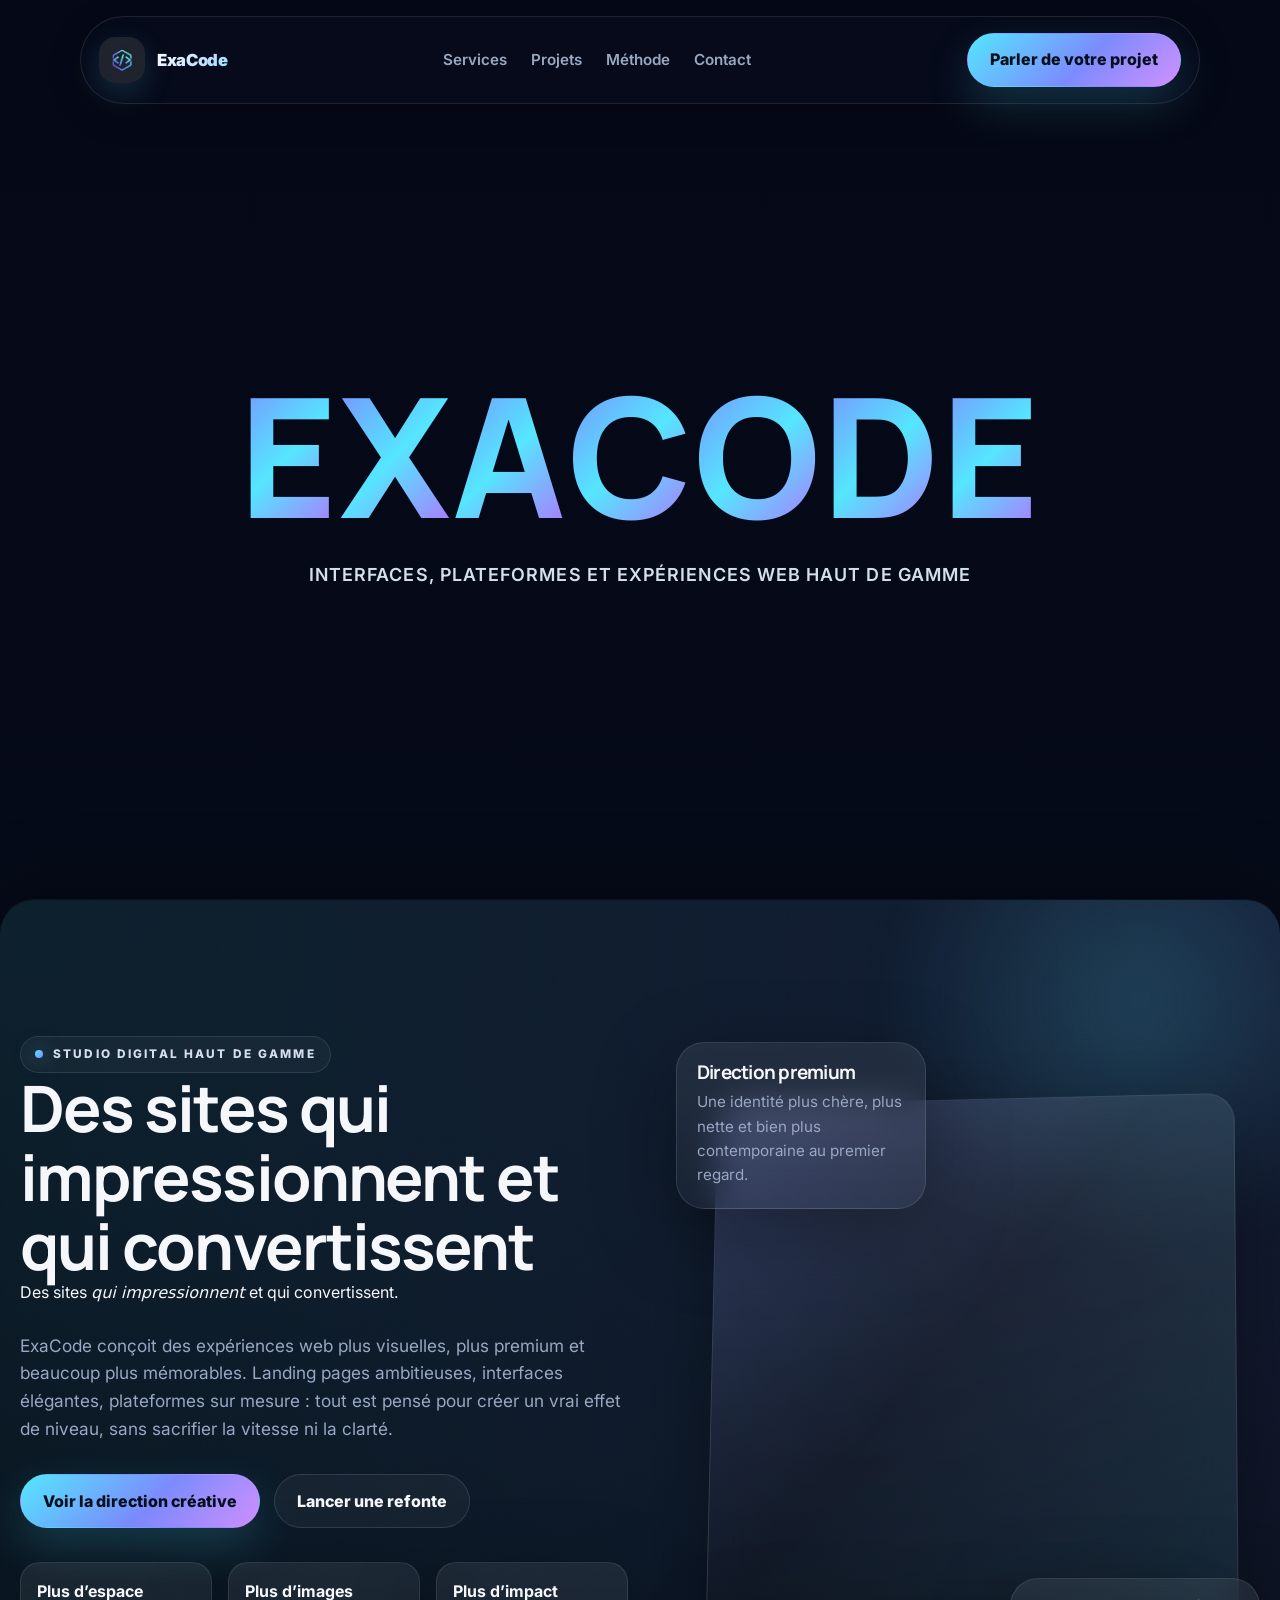
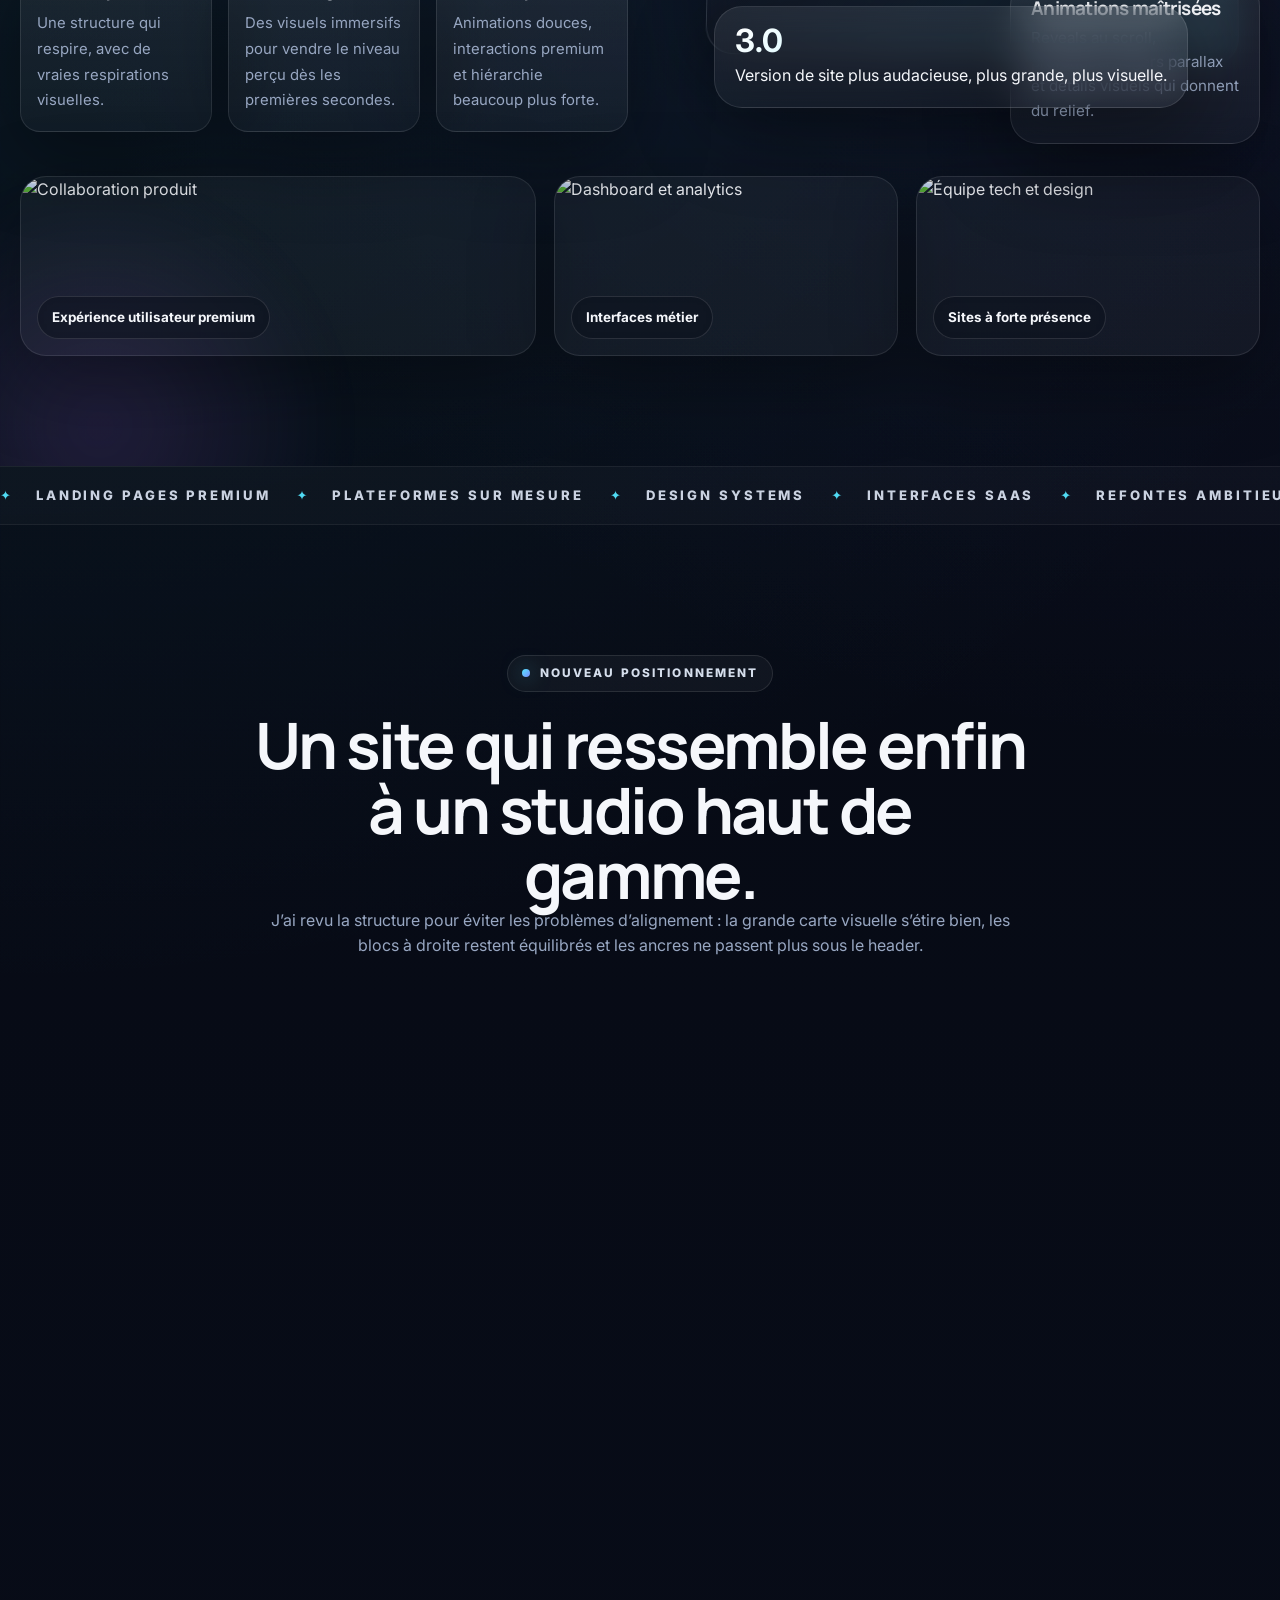
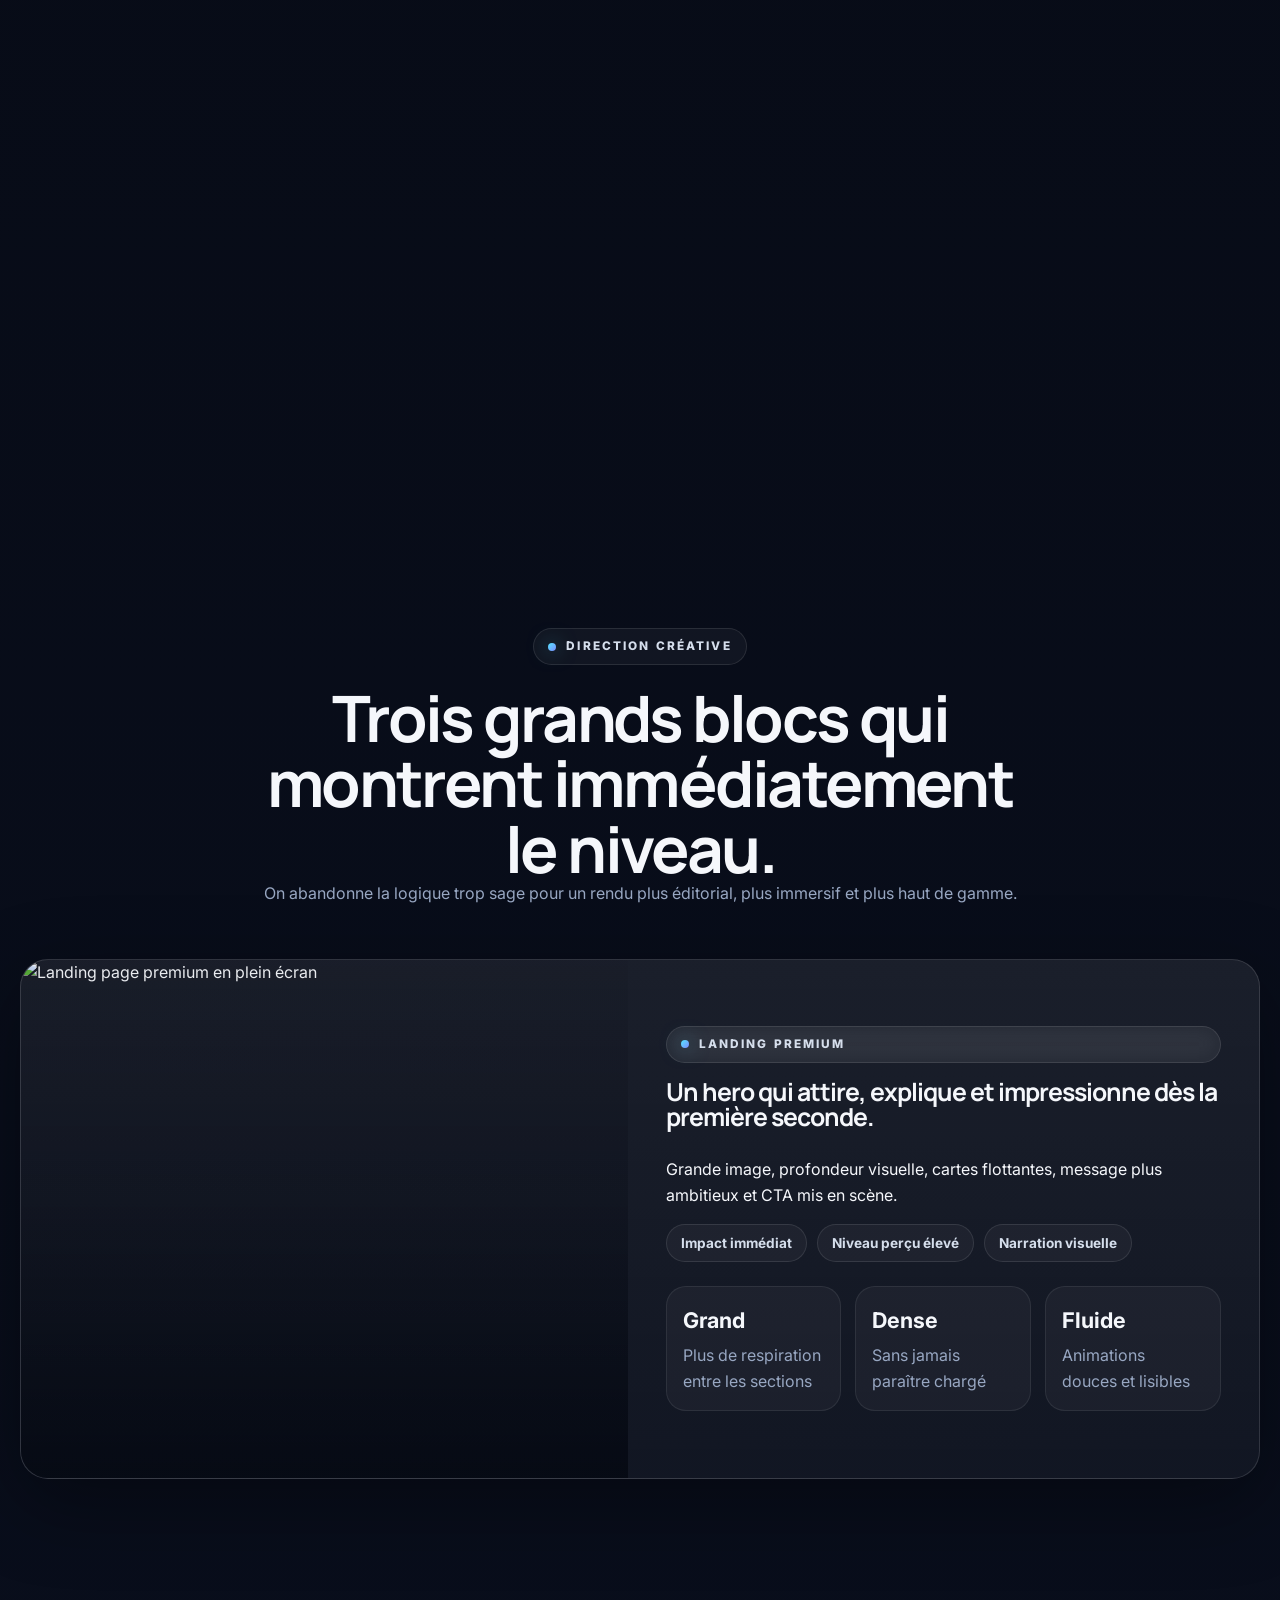
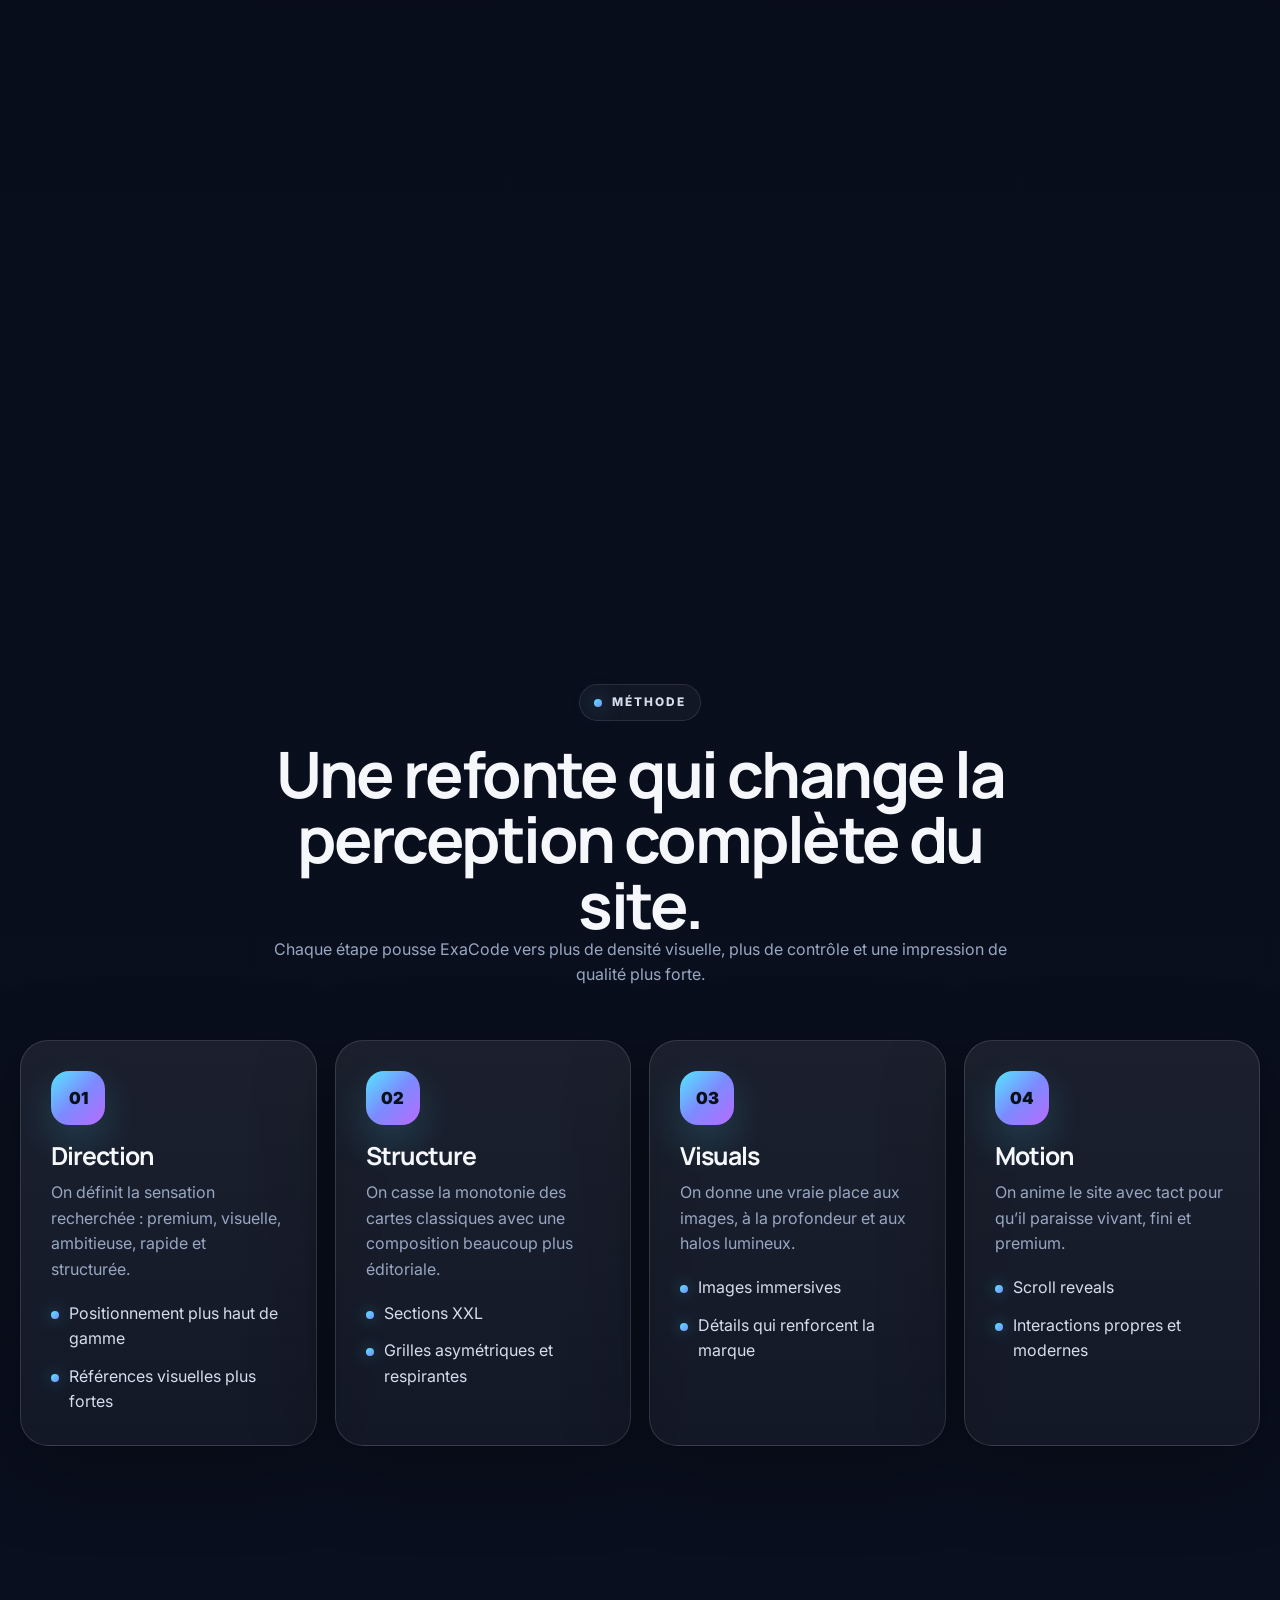
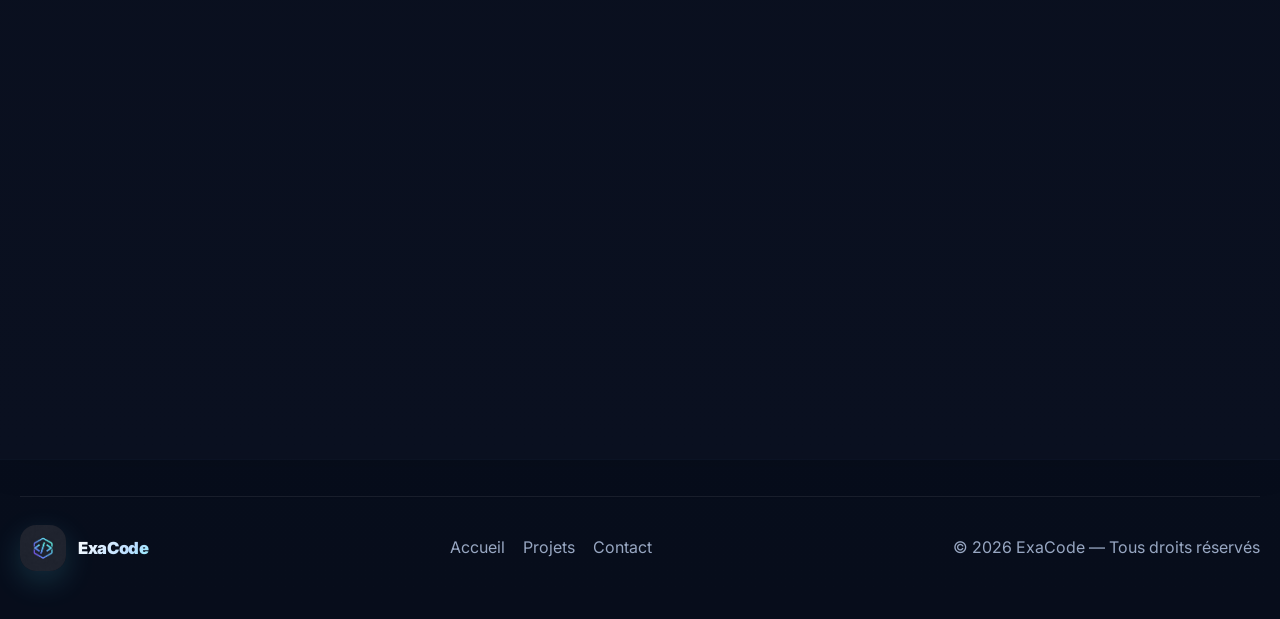
==== commit a4a643cd: "Update index.html" ====
--- a/index.html
+++ b/index.html
@@ -60,7 +60,7 @@
           <div class="hero-copy">
             <span class="eyebrow">Studio digital haut de gamme</span>
 
-            <h1 class="hero-title">
+            <h1 class="hero-main-title">Des sites qui impressionnent et qui convertissent</h1>
               <span class="line"><span>Des sites</span></span>
               <span class="line"><span><em>qui impressionnent</em></span></span>
               <span class="line"><span>et qui convertissent.</span></span>
--- a/style.css
+++ b/style.css
@@ -0,0 +1,1068 @@
+:root{
+  --bg:#050816;
+  --bg-2:#091124;
+  --panel:rgba(255,255,255,.07);
+  --panel-strong:rgba(255,255,255,.11);
+  --border:rgba(255,255,255,.13);
+  --text:#f5f7fb;
+  --muted:#98a7c2;
+  --muted-2:#d5deec;
+  --primary:#7c8bff;
+  --secondary:#55e6ff;
+  --tertiary:#b86bff;
+  --shadow:0 24px 80px rgba(0,0,0,.35);
+  --radius:28px;
+  --radius-sm:18px;
+  --container:1240px;
+  --section-space:130px;
+}
+
+*{box-sizing:border-box;margin:0;padding:0}
+html{scroll-behavior:smooth}
+body{
+  font-family:"Inter",system-ui,sans-serif;
+  color:var(--text);
+  background:
+    radial-gradient(circle at 15% 20%, rgba(85,230,255,.12), transparent 0 24%),
+    radial-gradient(circle at 80% 10%, rgba(124,139,255,.16), transparent 0 22%),
+    radial-gradient(circle at 50% 85%, rgba(184,107,255,.10), transparent 0 24%),
+    linear-gradient(180deg, #050816 0%, #081120 45%, #070d1b 100%);
+  line-height:1.6;
+  overflow-x:hidden;
+}
+body::before{
+  content:"";
+  position:fixed;
+  inset:0;
+  pointer-events:none;
+  background-image:
+    linear-gradient(rgba(255,255,255,.03) 1px, transparent 1px),
+    linear-gradient(90deg, rgba(255,255,255,.03) 1px, transparent 1px);
+  background-size:72px 72px;
+  mask-image:radial-gradient(circle at center, black 34%, transparent 92%);
+  opacity:.22;
+  z-index:-2;
+}
+img{display:block;max-width:100%}
+a{text-decoration:none;color:inherit}
+button,input,textarea{font:inherit}
+
+.container{
+  width:min(var(--container), calc(100% - 40px));
+  margin:0 auto;
+  position:relative;
+  z-index:2;
+}
+
+.section{padding:var(--section-space) 0}
+section[id]{scroll-margin-top:140px}
+
+.site-header{
+  position:fixed;
+  inset:16px 0 auto;
+  z-index:100;
+}
+.header-shell{
+  width:min(1120px, calc(100% - 28px));
+  margin:0 auto;
+  display:flex;
+  align-items:center;
+  justify-content:space-between;
+  gap:18px;
+  padding:16px 18px;
+  border:1px solid rgba(255,255,255,.10);
+  border-radius:999px;
+  background:rgba(8,14,28,.64);
+  backdrop-filter:blur(18px) saturate(140%);
+  box-shadow:0 10px 35px rgba(0,0,0,.18);
+}
+.brand{
+  display:inline-flex;
+  align-items:center;
+  gap:12px;
+  font-weight:900;
+  letter-spacing:-.02em;
+}
+.brand img{
+  width:46px;
+  height:46px;
+  border-radius:16px;
+  object-fit:cover;
+  box-shadow:0 10px 30px rgba(85,230,255,.16);
+}
+.brand span{
+  font-size:1.04rem;
+  background:linear-gradient(135deg, #ffffff, #b9ddff 70%, #8ff1ff);
+  -webkit-background-clip:text;
+  background-clip:text;
+  color:transparent;
+}
+.nav{
+  display:flex;
+  align-items:center;
+  gap:24px;
+}
+.nav a{
+  color:var(--muted);
+  font-weight:600;
+  font-size:.95rem;
+  transition:color .25s ease, transform .25s ease;
+}
+.nav a:hover,
+.nav a.active{
+  color:var(--text);
+  transform:translateY(-1px);
+}
+
+.btn{
+  display:inline-flex;
+  align-items:center;
+  justify-content:center;
+  gap:10px;
+  min-height:54px;
+  padding:0 22px;
+  border-radius:999px;
+  border:1px solid transparent;
+  font-weight:800;
+  transition:transform .25s ease, box-shadow .25s ease, border-color .25s ease, background .25s ease;
+  position:relative;
+  overflow:hidden;
+  cursor:pointer;
+  white-space:nowrap;
+}
+.btn::after{
+  content:"";
+  position:absolute;
+  inset:0;
+  background:linear-gradient(115deg, transparent 20%, rgba(255,255,255,.32) 50%, transparent 80%);
+  transform:translateX(-130%);
+  transition:transform .8s ease;
+}
+.btn:hover::after{transform:translateX(130%)}
+.btn:hover{transform:translateY(-2px)}
+.btn-primary{
+  color:#06101a;
+  background:linear-gradient(135deg, var(--secondary), var(--primary) 55%, #d190ff);
+  box-shadow:0 18px 45px rgba(85,230,255,.18);
+}
+.btn-secondary{
+  border-color:rgba(255,255,255,.12);
+  background:rgba(255,255,255,.045);
+  color:var(--text);
+}
+
+.eyebrow{
+  display:inline-flex;
+  align-items:center;
+  gap:10px;
+  padding:8px 14px;
+  border-radius:999px;
+  border:1px solid rgba(255,255,255,.10);
+  background:rgba(255,255,255,.04);
+  color:var(--muted-2);
+  text-transform:uppercase;
+  letter-spacing:.18em;
+  font-size:.74rem;
+  font-weight:800;
+  backdrop-filter:blur(12px);
+}
+.eyebrow::before{
+  content:"";
+  width:8px;
+  height:8px;
+  border-radius:50%;
+  background:linear-gradient(135deg, var(--secondary), var(--primary));
+  box-shadow:0 0 20px rgba(85,230,255,.55);
+}
+h1,h2,h3,h4{
+  font-family:"Manrope","Inter",sans-serif;
+  line-height:1.02;
+  letter-spacing:-.04em;
+}
+.section-head{
+  max-width:780px;
+  margin:0 auto 52px;
+  text-align:center;
+}
+.section-head h2{
+  font-size:clamp(2.3rem, 5vw, 4.3rem);
+  margin-top:20px;
+}
+.section-head p,
+.lead,
+.card p,
+.process-item p,
+.metric span,
+.footer,
+.page-intro{
+  color:var(--muted);
+}
+.card{
+  background:linear-gradient(180deg, rgba(255,255,255,.075), rgba(255,255,255,.04));
+  border:1px solid var(--border);
+  box-shadow:var(--shadow);
+  border-radius:var(--radius);
+  position:relative;
+  overflow:hidden;
+  padding:30px;
+}
+.hero{
+  position:relative;
+  padding:120px 0 110px;
+  min-height:100vh;
+  display:flex;
+  align-items:center;
+  overflow:clip;
+}
+.hero::before,
+.hero::after{
+  content:"";
+  position:absolute;
+  border-radius:50%;
+  filter:blur(25px);
+  z-index:0;
+  animation:floatBlob 14s ease-in-out infinite;
+}
+.hero::before{
+  width:560px;
+  height:560px;
+  top:-180px;
+  right:-140px;
+  background:radial-gradient(circle, rgba(85,230,255,.18), transparent 65%);
+}
+.hero::after{
+  width:520px;
+  height:520px;
+  left:-160px;
+  bottom:-220px;
+  background:radial-gradient(circle, rgba(184,107,255,.14), transparent 65%);
+  animation-delay:-5s;
+}
+.hero-grid{
+  display:grid;
+  grid-template-columns:1.02fr .98fr;
+  gap:48px;
+  align-items:center;
+}
+.hero-copy{max-width:720px;position:relative;z-index:2}
+.hero-title{
+  margin-top:24px;
+  font-size:clamp(3.2rem, 8vw, 7rem);
+  line-height:.93;
+}
+.hero-title .line{display:block;overflow:hidden}
+.hero-title .line span{
+  display:inline-block;
+  transform:translateY(112%);
+  opacity:0;
+  animation:riseIn 1s cubic-bezier(.21,1,.32,1) forwards;
+}
+.hero-title .line:nth-child(2) span{animation-delay:.12s}
+.hero-title .line:nth-child(3) span{animation-delay:.24s}
+.hero-title em{
+  font-style:normal;
+  background:linear-gradient(135deg, #cfd7ff 0%, var(--secondary) 45%, #f0a0ff 100%);
+  -webkit-background-clip:text;
+  background-clip:text;
+  color:transparent;
+}
+.hero-text{
+  margin-top:26px;
+  max-width:640px;
+  font-size:1.08rem;
+  color:var(--muted);
+  opacity:0;
+  transform:translateY(22px);
+  animation:fadeUp .85s ease .45s forwards;
+}
+.hero-actions{
+  margin-top:32px;
+  display:flex;
+  flex-wrap:wrap;
+  gap:14px;
+  opacity:0;
+  transform:translateY(22px);
+  animation:fadeUp .85s ease .6s forwards;
+}
+.hero-notes{
+  margin-top:34px;
+  display:grid;
+  grid-template-columns:repeat(3, minmax(0, 1fr));
+  gap:16px;
+  opacity:0;
+  transform:translateY(26px);
+  animation:fadeUp .85s ease .78s forwards;
+}
+.mini-card{
+  padding:16px 16px 18px;
+  border-radius:20px;
+  border:1px solid rgba(255,255,255,.10);
+  background:linear-gradient(180deg, rgba(255,255,255,.07), rgba(255,255,255,.03));
+  backdrop-filter:blur(10px);
+  box-shadow:var(--shadow);
+}
+.mini-card strong{display:block;margin-bottom:5px;font-size:1rem}
+.mini-card span{color:var(--muted);font-size:.93rem}
+
+.hero-visual{
+  position:relative;
+  min-height:720px;
+  z-index:1;
+}
+.hero-panel,
+.floating-card,
+.floating-stat{
+  position:absolute;
+  border-radius:28px;
+  border:1px solid rgba(255,255,255,.11);
+  background:linear-gradient(180deg, rgba(255,255,255,.08), rgba(255,255,255,.04));
+  box-shadow:var(--shadow);
+  backdrop-filter:blur(18px);
+}
+.hero-panel{
+  inset:70px 28px 88px 28px;
+  overflow:hidden;
+  transform:perspective(1200px) rotateY(-6deg) rotateX(4deg);
+  transform-style:preserve-3d;
+}
+.hero-panel img{
+  width:100%;
+  height:100%;
+  object-fit:cover;
+  opacity:.9;
+  transform:scale(1.05);
+}
+.hero-panel::after{
+  content:"";
+  position:absolute;
+  inset:0;
+  background:
+    linear-gradient(180deg, rgba(6,11,22,.02), rgba(6,11,22,.45)),
+    linear-gradient(130deg, rgba(124,139,255,.22), transparent 45%, rgba(85,230,255,.16));
+}
+.floating-card{
+  width:250px;
+  padding:20px;
+  animation:floatCard 7s ease-in-out infinite;
+}
+.floating-card.top{top:18px;left:0;animation-delay:-1s}
+.floating-card.bottom{right:0;bottom:0;animation-delay:-3s}
+.floating-card h3{font-size:1.18rem;margin-bottom:8px}
+.floating-card p{color:var(--muted);font-size:.95rem}
+.floating-stat{
+  left:38px;
+  bottom:36px;
+  padding:18px 20px;
+  min-width:190px;
+  animation:floatCard 8.5s ease-in-out infinite;
+  animation-delay:-2s;
+}
+.floating-stat strong{
+  display:block;
+  font-size:2rem;
+  line-height:1;
+  margin-bottom:6px;
+  background:linear-gradient(135deg, #ffffff, var(--secondary));
+  -webkit-background-clip:text;
+  background-clip:text;
+  color:transparent;
+}
+
+.intro-splash{
+  position:relative;
+  top:auto;
+  min-height:100vh;
+  display:flex;
+  align-items:center;
+  justify-content:center;
+  padding:140px 0 80px;
+}
+.intro-splash-inner{
+  min-height:auto;
+  display:flex;
+  align-items:center;
+  justify-content:center;
+  text-align:center;
+}
+.intro-content{display:flex;flex-direction:column;align-items:center}
+.intro-word{
+  display:inline-flex;
+  align-items:center;
+  justify-content:center;
+  line-height:1;
+  white-space:nowrap;
+  padding-bottom:.22em;
+}
+.intro-word .letter{
+  display:inline-block;
+  font-family:"Manrope","Inter",sans-serif;
+  font-size:clamp(5.6rem, 13vw, 14rem);
+  font-weight:900;
+  letter-spacing:.01em;
+  text-transform:uppercase;
+  background:linear-gradient(135deg, var(--primary), var(--secondary), #b66dff);
+  -webkit-background-clip:text;
+  background-clip:text;
+  color:transparent;
+  opacity:0;
+  will-change:transform,opacity,filter;
+}
+.intro-word .from-left{animation:letterFromLeft 1.8s cubic-bezier(.22,1,.36,1) 0s forwards}
+.intro-word .fade-in:nth-child(2){animation:letterFade 1.35s cubic-bezier(.22,1,.36,1) .42s forwards}
+.intro-word .from-top{animation:letterFromTop 1.6s cubic-bezier(.22,1,.36,1) .22s forwards}
+.intro-word .fade-in:nth-child(4){animation:letterFade 1.2s cubic-bezier(.22,1,.36,1) .62s forwards}
+.intro-word .from-bottom{animation:letterFromBottom 1.5s cubic-bezier(.22,1,.36,1) .32s forwards}
+.intro-word .fade-in:nth-child(6){animation:letterFade 1.05s cubic-bezier(.22,1,.36,1) .82s forwards}
+.intro-word .from-right{animation:letterFromRight 1.75s cubic-bezier(.22,1,.36,1) .08s forwards}
+.intro-subtitle{
+  margin-top:20px;
+  max-width:900px;
+  text-align:center;
+  font-size:clamp(1rem, 1.4vw, 1.14rem);
+  line-height:1.5;
+  font-weight:600;
+  letter-spacing:.06em;
+  text-transform:uppercase;
+  color:var(--muted-2);
+  opacity:0;
+  transform:translateY(18px);
+  filter:blur(6px);
+  animation:subtitleRevealSlow .85s ease 2.2s forwards;
+}
+.site-content-shell{
+  position:relative;
+  z-index:4;
+  margin-top:0;
+  background:
+    radial-gradient(circle at top left, rgba(62,226,255,.10), transparent 28%),
+    radial-gradient(circle at top right, rgba(111,121,255,.12), transparent 24%),
+    linear-gradient(180deg, #060912 0%, #0a1020 100%);
+  border-top-left-radius:34px;
+  border-top-right-radius:34px;
+  box-shadow:0 -24px 60px rgba(0,0,0,.28), 0 -1px 0 rgba(255,255,255,.05);
+  overflow:hidden;
+}
+.site-content-shell .hero.section{padding-top:124px}
+
+.ticker-wrap{
+  overflow:hidden;
+  border-top:1px solid rgba(255,255,255,.06);
+  border-bottom:1px solid rgba(255,255,255,.06);
+  background:rgba(255,255,255,.025);
+}
+.ticker{
+  display:flex;
+  gap:26px;
+  width:max-content;
+  padding:18px 0;
+  animation:marquee 24s linear infinite;
+  will-change:transform;
+}
+.ticker span{
+  color:var(--muted-2);
+  text-transform:uppercase;
+  letter-spacing:.22em;
+  font-size:.82rem;
+  font-weight:800;
+  white-space:nowrap;
+  opacity:.95;
+}
+.ticker span::before{
+  content:"✦";
+  margin-right:22px;
+  color:var(--secondary);
+}
+.hero-strip{
+  margin-top:32px;
+  display:grid;
+  grid-template-columns:1.2fr .8fr .8fr;
+  gap:18px;
+}
+.visual-chip{
+  min-height:180px;
+  border-radius:26px;
+  overflow:hidden;
+  border:1px solid rgba(255,255,255,.10);
+  background:rgba(255,255,255,.04);
+  position:relative;
+  box-shadow:var(--shadow);
+}
+.visual-chip img{
+  width:100%;
+  height:100%;
+  object-fit:cover;
+  transition:transform .8s ease, opacity .5s ease;
+  opacity:.92;
+}
+.visual-chip:hover img{transform:scale(1.08);opacity:1}
+.visual-chip .label{
+  position:absolute;
+  left:16px;
+  bottom:16px;
+  padding:10px 14px;
+  border-radius:999px;
+  border:1px solid rgba(255,255,255,.12);
+  background:rgba(7,12,24,.52);
+  backdrop-filter:blur(10px);
+  font-size:.84rem;
+  font-weight:700;
+}
+
+.service-layout{
+  display:grid;
+  grid-template-columns:1.08fr .92fr;
+  gap:24px;
+  align-items:stretch;
+}
+.image-card{
+  background:linear-gradient(180deg, rgba(255,255,255,.075), rgba(255,255,255,.04));
+  border:1px solid var(--border);
+  box-shadow:var(--shadow);
+  border-radius:var(--radius);
+  position:relative;
+  overflow:hidden;
+}
+.image-card.large{min-height:780px}
+.image-card.large img{
+  position:absolute;
+  inset:0;
+  width:100%;
+  height:100%;
+  object-fit:cover;
+}
+.image-card.large::after,
+.case-card .media::after,
+.page-hero-banner::after{
+  content:"";
+  position:absolute;
+  inset:0;
+  background:linear-gradient(180deg, rgba(3,7,16,.04), rgba(3,7,16,.24) 45%, rgba(3,7,16,.76));
+  pointer-events:none;
+}
+.overlay-copy{
+  position:absolute;
+  inset:auto 24px 24px 24px;
+  z-index:2;
+}
+.overlay-copy h3{font-size:clamp(1.9rem, 4vw, 3.1rem);margin:18px 0 12px}
+.overlay-copy p{color:#dce7f2;max-width:560px}
+
+.service-stack{
+  display:grid;
+  gap:22px;
+  align-content:stretch;
+}
+.service-stack.two{
+  grid-template-rows:repeat(2, 1fr);
+}
+.card-number{
+  display:inline-flex;
+  width:46px;
+  height:46px;
+  border-radius:50%;
+  align-items:center;
+  justify-content:center;
+  margin-bottom:18px;
+  font-weight:900;
+  color:#09111b;
+  background:linear-gradient(135deg, var(--secondary), var(--primary));
+  box-shadow:0 15px 40px rgba(85,230,255,.15);
+}
+.service-item h3,
+.process-item h3,
+.contact-copy h3,
+.case-content h3{font-size:1.55rem;margin-bottom:12px}
+.service-item ul,
+.process-item ul{list-style:none;display:grid;gap:12px;margin-top:18px}
+.service-item li,
+.process-item li{
+  position:relative;
+  padding-left:18px;
+  color:var(--muted-2);
+}
+.service-item li::before,
+.process-item li::before{
+  content:"";
+  position:absolute;
+  width:8px;
+  height:8px;
+  left:0;
+  top:.62em;
+  border-radius:50%;
+  background:linear-gradient(135deg, var(--secondary), var(--primary));
+  box-shadow:0 0 16px rgba(85,230,255,.45);
+}
+.stats-band{
+  margin-top:24px;
+  display:grid;
+  grid-template-columns:repeat(3, minmax(0, 1fr));
+  gap:18px;
+}
+.stat-card{
+  padding:24px;
+  border-radius:24px;
+  background:rgba(255,255,255,.05);
+  border:1px solid rgba(255,255,255,.1);
+  box-shadow:var(--shadow);
+}
+.stat-card strong{display:block;font-size:1.8rem;margin-bottom:6px}
+
+.case-list{display:grid;gap:22px}
+.case-card{
+  display:grid;
+  grid-template-columns:.98fr 1.02fr;
+  min-height:520px;
+  background:linear-gradient(180deg, rgba(255,255,255,.075), rgba(255,255,255,.04));
+  border:1px solid var(--border);
+  box-shadow:var(--shadow);
+  border-radius:var(--radius);
+  overflow:hidden;
+}
+.case-card.reverse{grid-template-columns:1.02fr .98fr}
+.case-card.reverse .media{order:2}
+.case-card.reverse .case-content{order:1}
+.case-card .media{position:relative}
+.case-card .media img{
+  width:100%;
+  height:100%;
+  object-fit:cover;
+}
+.case-content{
+  padding:38px;
+  display:flex;
+  flex-direction:column;
+  justify-content:center;
+  gap:16px;
+}
+.pill-row{display:flex;flex-wrap:wrap;gap:10px}
+.pill{
+  display:inline-flex;
+  align-items:center;
+  min-height:38px;
+  padding:0 14px;
+  border-radius:999px;
+  border:1px solid rgba(255,255,255,.10);
+  background:rgba(255,255,255,.04);
+  color:var(--muted-2);
+  font-size:.85rem;
+  font-weight:700;
+}
+.case-metrics{
+  display:grid;
+  grid-template-columns:repeat(3, minmax(0, 1fr));
+  gap:14px;
+  margin-top:8px;
+}
+.metric{
+  padding:16px;
+  border-radius:20px;
+  background:rgba(255,255,255,.04);
+  border:1px solid rgba(255,255,255,.08);
+}
+.metric strong{display:block;font-size:1.35rem;margin-bottom:5px}
+
+.process-grid{
+  display:grid;
+  grid-template-columns:repeat(4, minmax(0, 1fr));
+  gap:18px;
+}
+.process-item{min-height:320px}
+.process-item .step{
+  display:inline-flex;
+  align-items:center;
+  justify-content:center;
+  width:54px;
+  height:54px;
+  border-radius:18px;
+  margin-bottom:18px;
+  font-weight:900;
+  font-size:1.04rem;
+  color:#08111a;
+  background:linear-gradient(135deg, var(--secondary), var(--primary), var(--tertiary));
+  box-shadow:0 18px 40px rgba(85,230,255,.18);
+}
+.quote-band{
+  padding:42px 32px;
+  text-align:center;
+  background:linear-gradient(135deg, rgba(124,139,255,.15), rgba(85,230,255,.10), rgba(184,107,255,.12));
+  border:1px solid rgba(255,255,255,.12);
+  border-radius:32px;
+  box-shadow:var(--shadow);
+}
+.quote-band p{
+  font-size:clamp(1.4rem, 3vw, 2.4rem);
+  line-height:1.2;
+  letter-spacing:-.04em;
+  color:#eef5ff;
+  max-width:980px;
+  margin:0 auto;
+}
+
+.page-main{padding-top:160px}
+.page-hero{
+  padding:0 0 80px;
+}
+.page-hero-grid{
+  display:grid;
+  grid-template-columns:.95fr 1.05fr;
+  gap:24px;
+  align-items:stretch;
+}
+.page-hero-copy{padding:34px}
+.page-hero-copy h1{
+  font-size:clamp(2.8rem, 6vw, 5rem);
+  margin:18px 0 16px;
+}
+.page-hero-banner{
+  position:relative;
+  min-height:460px;
+  overflow:hidden;
+  border-radius:32px;
+  border:1px solid rgba(255,255,255,.1);
+  box-shadow:var(--shadow);
+}
+.page-hero-banner img{
+  position:absolute;
+  inset:0;
+  width:100%;
+  height:100%;
+  object-fit:cover;
+}
+.page-hero-banner .floating-tag{
+  position:absolute;
+  left:24px;
+  bottom:24px;
+  z-index:2;
+  padding:12px 16px;
+  border-radius:999px;
+  border:1px solid rgba(255,255,255,.12);
+  background:rgba(5,11,24,.58);
+  backdrop-filter:blur(12px);
+  font-weight:700;
+}
+
+.work-grid{
+  display:grid;
+  grid-template-columns:repeat(3, minmax(0, 1fr));
+  gap:22px;
+}
+.work-card{min-height:100%}
+.work-card h3{font-size:1.5rem;margin:14px 0}
+.work-meta{
+  display:flex;
+  flex-wrap:wrap;
+  gap:10px;
+  margin:18px 0 14px;
+}
+.work-meta span{
+  padding:7px 10px;
+  border-radius:999px;
+  font-size:.84rem;
+  color:var(--muted-2);
+  background:rgba(255,255,255,.04);
+  border:1px solid rgba(255,255,255,.07);
+}
+.work-highlight{color:var(--text)!important;font-weight:600}
+.mosaic{
+  display:grid;
+  grid-template-columns:1.2fr .8fr;
+  gap:22px;
+}
+.mosaic-stack{
+  display:grid;
+  gap:22px;
+}
+.mosaic-card{
+  position:relative;
+  min-height:280px;
+  border-radius:28px;
+  overflow:hidden;
+  border:1px solid rgba(255,255,255,.1);
+  box-shadow:var(--shadow);
+}
+.mosaic-card img{
+  position:absolute;
+  inset:0;
+  width:100%;
+  height:100%;
+  object-fit:cover;
+}
+.mosaic-card::after{
+  content:"";
+  position:absolute;
+  inset:0;
+  background:linear-gradient(180deg, rgba(4,7,14,.08), rgba(4,7,14,.16) 40%, rgba(4,7,14,.7));
+}
+.mosaic-label{
+  position:absolute;
+  inset:auto 18px 18px 18px;
+  z-index:2;
+}
+.mosaic-label strong{display:block;font-size:1.3rem;margin-bottom:6px}
+.mosaic-label span{color:#d9e4ef}
+
+.contact-shell{
+  display:grid;
+  grid-template-columns:.95fr 1.05fr;
+  gap:24px;
+  padding:26px;
+  background:linear-gradient(180deg, rgba(255,255,255,.075), rgba(255,255,255,.04));
+  border:1px solid var(--border);
+  box-shadow:var(--shadow);
+  border-radius:var(--radius);
+}
+.contact-copy{
+  padding:12px 10px 12px 4px;
+  display:flex;
+  flex-direction:column;
+  justify-content:center;
+}
+.contact-points{
+  display:grid;
+  gap:14px;
+  margin-top:24px;
+}
+.contact-point{
+  display:flex;
+  align-items:flex-start;
+  justify-content:space-between;
+  gap:12px;
+  padding:18px 20px;
+  border-radius:22px;
+  border:1px solid rgba(255,255,255,.09);
+  background:rgba(255,255,255,.04);
+}
+.contact-point span{display:block;color:var(--muted);font-size:.9rem}
+.contact-point strong{display:block;margin-top:4px}
+.contact-form{
+  padding:26px;
+  border-radius:24px;
+  border:1px solid rgba(255,255,255,.10);
+  background:rgba(255,255,255,.04);
+}
+.form-grid{display:grid;gap:16px}
+.contact-form label{display:grid;gap:8px}
+.contact-form span{
+  color:var(--muted-2);
+  font-size:.95rem;
+  font-weight:700;
+}
+.contact-form input,
+.contact-form textarea{
+  width:100%;
+  border:none;
+  outline:none;
+  color:var(--text);
+  background:rgba(255,255,255,.055);
+  border:1px solid rgba(255,255,255,.09);
+  border-radius:18px;
+  padding:16px 18px;
+  transition:border-color .25s ease, background .25s ease, box-shadow .25s ease, transform .25s ease;
+}
+.contact-form textarea{min-height:170px;resize:vertical}
+.contact-form input::placeholder,
+.contact-form textarea::placeholder{color:#8fa0b8}
+.contact-form input:focus,
+.contact-form textarea:focus{
+  border-color:rgba(85,230,255,.45);
+  background:rgba(255,255,255,.075);
+  box-shadow:0 0 0 4px rgba(85,230,255,.10);
+  transform:translateY(-1px);
+}
+.footer{
+  padding:36px 0 48px;
+  color:var(--muted);
+}
+.footer-row{
+  display:flex;
+  align-items:center;
+  justify-content:space-between;
+  gap:20px;
+  padding-top:28px;
+  border-top:1px solid rgba(255,255,255,.08);
+}
+.footer-nav{display:flex;flex-wrap:wrap;gap:18px}
+.reveal{
+  opacity:0;
+  transform:translateY(42px) scale(.985);
+  filter:blur(8px);
+  transition:opacity .85s cubic-bezier(.2,.8,.2,1), transform .85s cubic-bezier(.2,.8,.2,1), filter .85s cubic-bezier(.2,.8,.2,1);
+}
+.reveal.in-view{
+  opacity:1;
+  transform:none;
+  filter:blur(0);
+}
+.parallax{will-change:transform}
+
+@keyframes riseIn{
+  0%{transform:translateY(112%);opacity:0;filter:blur(10px)}
+  100%{transform:translateY(0);opacity:1;filter:blur(0)}
+}
+@keyframes fadeUp{to{opacity:1;transform:translateY(0)}}
+@keyframes floatCard{
+  0%,100%{transform:translateY(0)}
+  50%{transform:translateY(-14px)}
+}
+@keyframes floatBlob{
+  0%,100%{transform:translate3d(0,0,0)}
+  50%{transform:translate3d(0,-18px,0)}
+}
+@keyframes marquee{
+  from{transform:translateX(0)}
+  to{transform:translateX(-50%)}
+}
+@keyframes letterFromLeft{
+  0%{opacity:0;transform:translateX(-38vw);filter:blur(6px)}
+  60%{opacity:1;filter:blur(2px)}
+  100%{opacity:1;transform:translateX(0);filter:blur(0)}
+}
+@keyframes letterFromRight{
+  0%{opacity:0;transform:translateX(38vw);filter:blur(6px)}
+  60%{opacity:1;filter:blur(2px)}
+  100%{opacity:1;transform:translateX(0);filter:blur(0)}
+}
+@keyframes letterFromTop{
+  0%{opacity:0;transform:translateY(-42vh);filter:blur(6px)}
+  60%{opacity:1;filter:blur(2px)}
+  100%{opacity:1;transform:translateY(0);filter:blur(0)}
+}
+@keyframes letterFromBottom{
+  0%{opacity:0;transform:translateY(42vh);filter:blur(6px)}
+  60%{opacity:1;filter:blur(2px)}
+  100%{opacity:1;transform:translateY(0);filter:blur(0)}
+}
+@keyframes letterFade{
+  0%{opacity:0;transform:scale(.96);filter:blur(8px)}
+  100%{opacity:1;transform:scale(1);filter:blur(0)}
+}
+@keyframes subtitleRevealSlow{
+  0%{opacity:0;transform:translateY(18px);filter:blur(6px)}
+  100%{opacity:1;transform:translateY(0);filter:blur(0)}
+}
+
+@media (max-width:1180px){
+  :root{--section-space:110px}
+  .hero-grid,
+  .service-layout,
+  .contact-shell,
+  .page-hero-grid,
+  .case-card,
+  .case-card.reverse,
+  .mosaic{
+    grid-template-columns:1fr;
+  }
+  .case-card.reverse .media,
+  .case-card.reverse .case-content{order:initial}
+  .hero-visual{min-height:620px}
+  .hero-panel{inset:64px 16px 84px 16px}
+  .process-grid{grid-template-columns:repeat(2, minmax(0, 1fr))}
+  .work-grid{grid-template-columns:repeat(2, minmax(0, 1fr))}
+}
+
+@media (max-width:900px){
+  .header-shell{border-radius:26px;padding:14px 16px;flex-wrap:wrap;justify-content:center}
+  .nav{width:100%;justify-content:center;gap:18px}
+  .intro-splash{
+    top:78px;
+    min-height:calc(100vh - 78px);
+    padding:28px 0 80px;
+  }
+  .intro-splash-inner{min-height:calc(100vh - 78px - 100px)}
+  .intro-word .letter{font-size:clamp(4.1rem, 12vw, 8.8rem)}
+  .hero,
+  .page-main{padding-top:190px}
+  .hero-notes,
+  .hero-strip,
+  .feature-grid,
+  .case-metrics,
+  .stats-band{grid-template-columns:1fr}
+  .hero-title{font-size:clamp(2.8rem, 11vw, 5rem)}
+  .hero-visual{min-height:560px}
+  .floating-card{width:min(240px, calc(100% - 52px))}
+  .floating-card.bottom{right:10px}
+  .floating-card.top{left:10px}
+  .floating-stat{left:20px;bottom:20px}
+  .work-grid{grid-template-columns:1fr}
+}
+
+@media (max-width:640px){
+  :root{--section-space:88px}
+  .container{width:min(var(--container), calc(100% - 26px))}
+  .site-header{inset:12px 0 auto}
+  .header-shell{width:calc(100% - 20px)}
+  .btn{width:100%}
+  .hero-actions{flex-direction:column}
+  .card,
+  .contact-form,
+  .contact-shell,
+  .case-content,
+  .page-hero-copy{padding:22px}
+  .hero-panel{transform:none}
+  .process-grid{grid-template-columns:1fr}
+  .footer-row{flex-direction:column;align-items:flex-start}
+  .contact-point{flex-direction:column}
+  .site-content-shell{
+    margin-top:-6vh;
+    border-top-left-radius:26px;
+    border-top-right-radius:26px;
+  }
+  .intro-word .letter{
+    font-size:clamp(3rem, 12vw, 5.8rem);
+    line-height:1.04;
+  }
+  .page-hero-banner{min-height:340px}
+}
+@media (prefers-reduced-motion: reduce){
+  html{scroll-behavior:auto}
+  .hero-title .line span,
+  .hero-text,
+  .hero-actions,
+  .hero-notes,
+  .ticker,
+  .floating-card,
+  .floating-stat,
+  .hero::before,
+  .hero::after,
+  .intro-word .letter,
+  .intro-subtitle,
+  .reveal{
+    animation:none !important;
+    transition:none !important;
+    opacity:1 !important;
+    transform:none !important;
+    filter:none !important;
+  }
+}
+
+@media (max-width: 1100px){
+  .parallax{
+    transform:none !important;
+  }
+
+  .floating-card,
+  .floating-stat{
+    display:none;
+  }
+}
+
+@media (max-width: 900px){
+  .header-shell,
+  .card,
+  .contact-form,
+  .contact-point,
+  .btn,
+  .eyebrow{
+    backdrop-filter:none !important;
+  }
+
+  .hero-visual{
+    min-height:460px;
+  }
+}
+
+.hero-main-title{
+  font-size: clamp(2.2rem, 5vw, 4rem);
+  line-height: 1.08;
+  letter-spacing: -0.03em;
+}
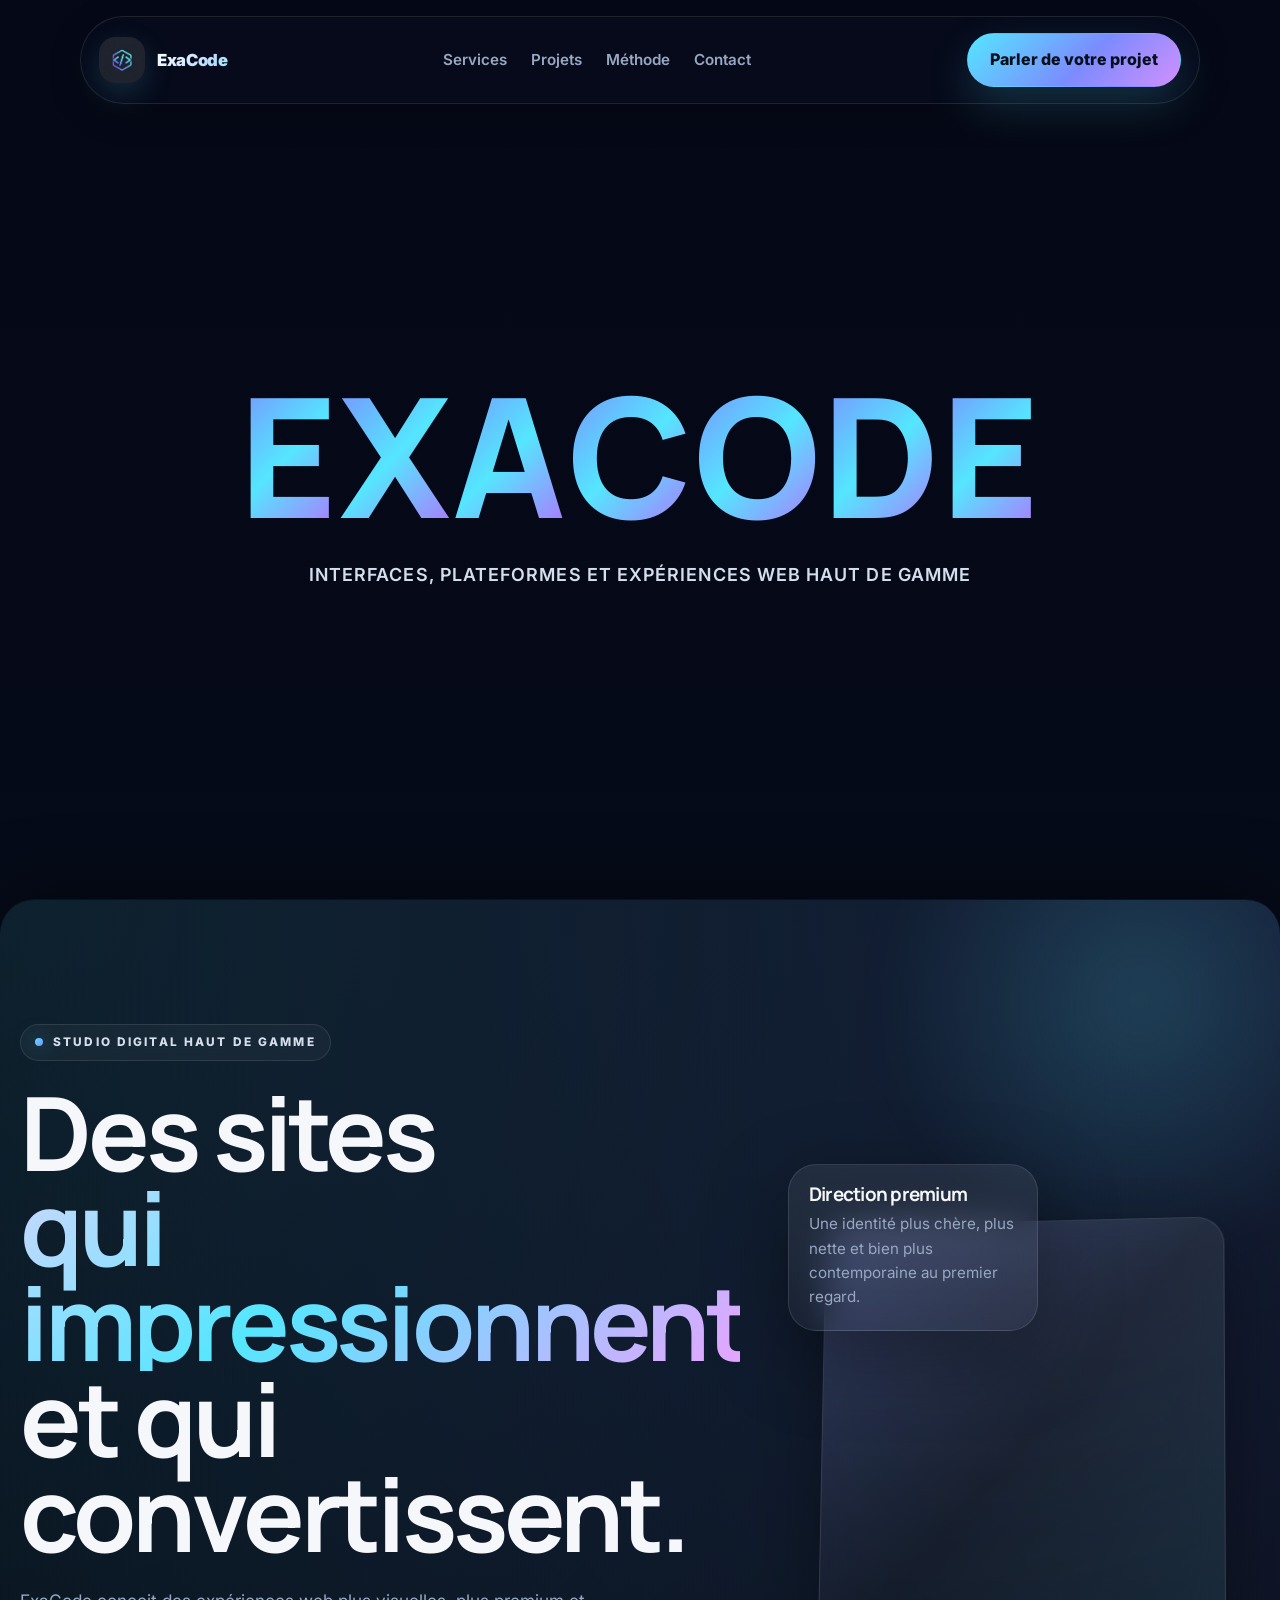
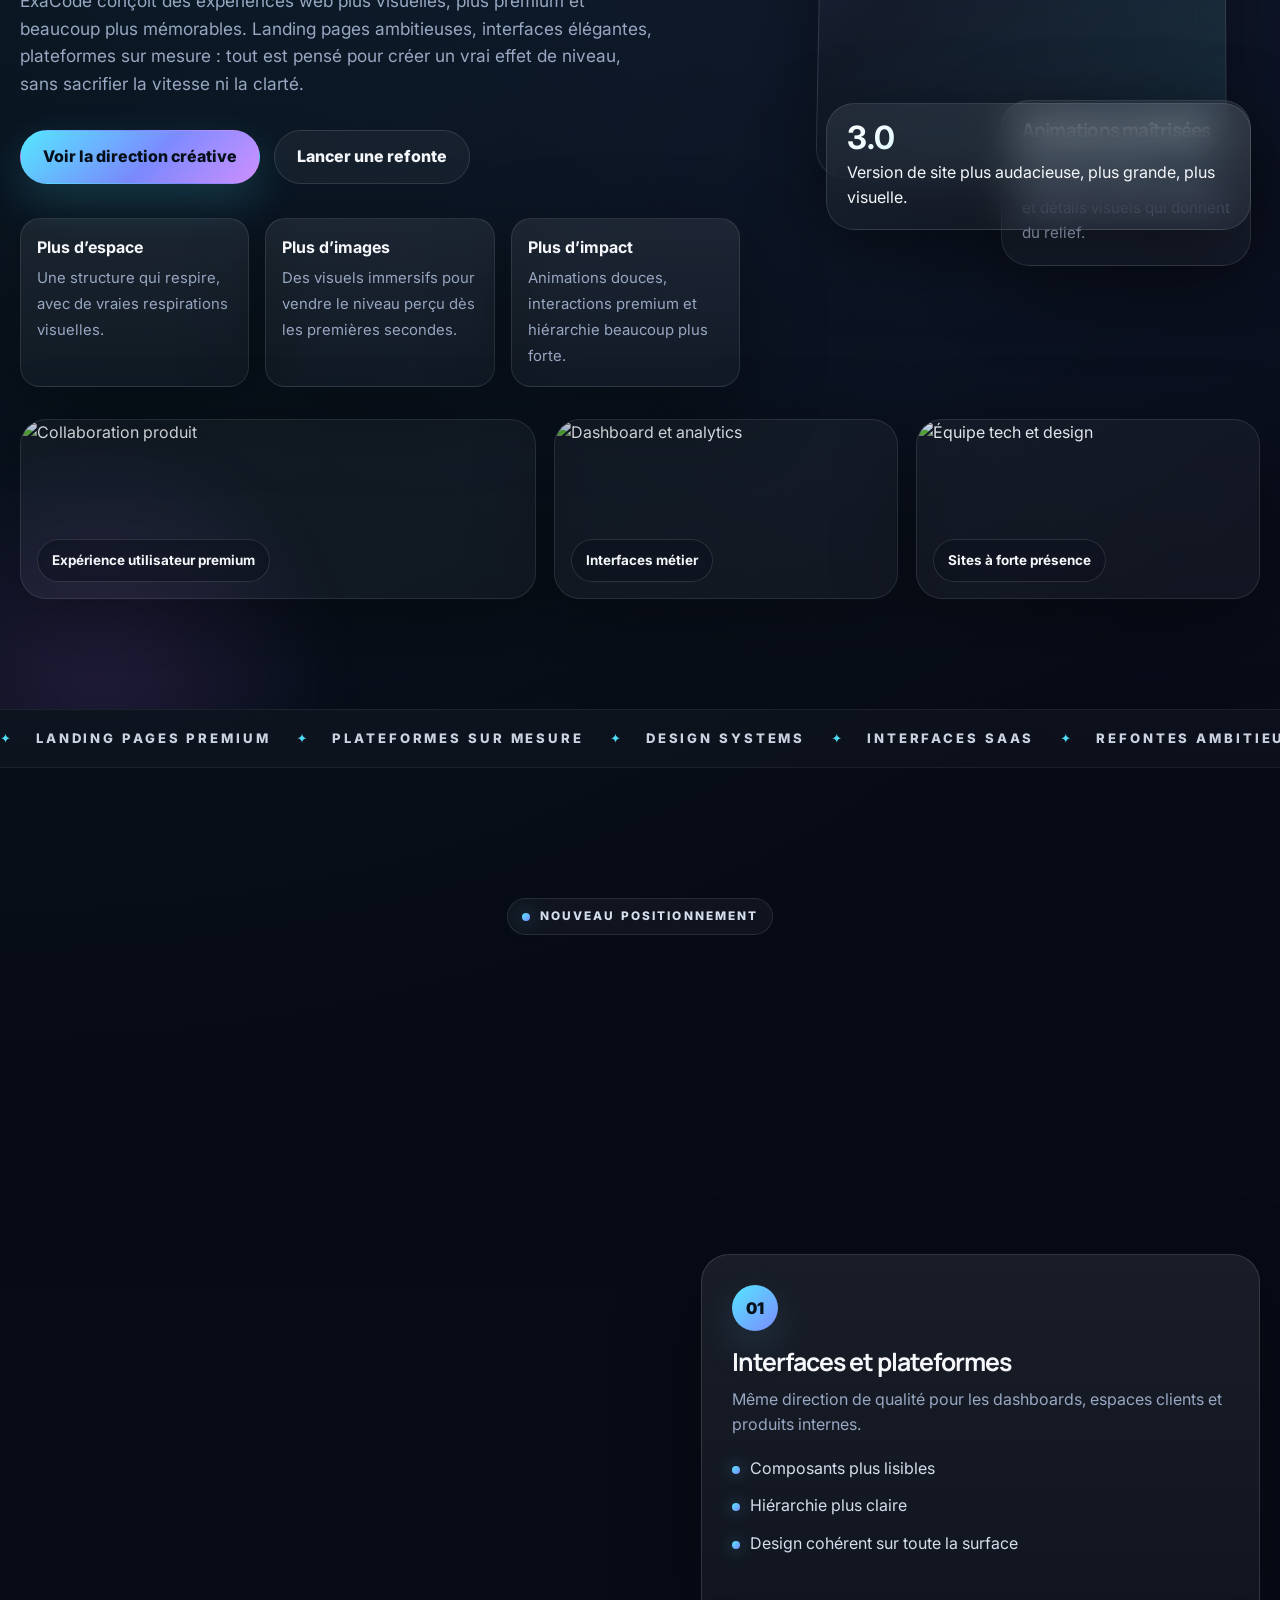
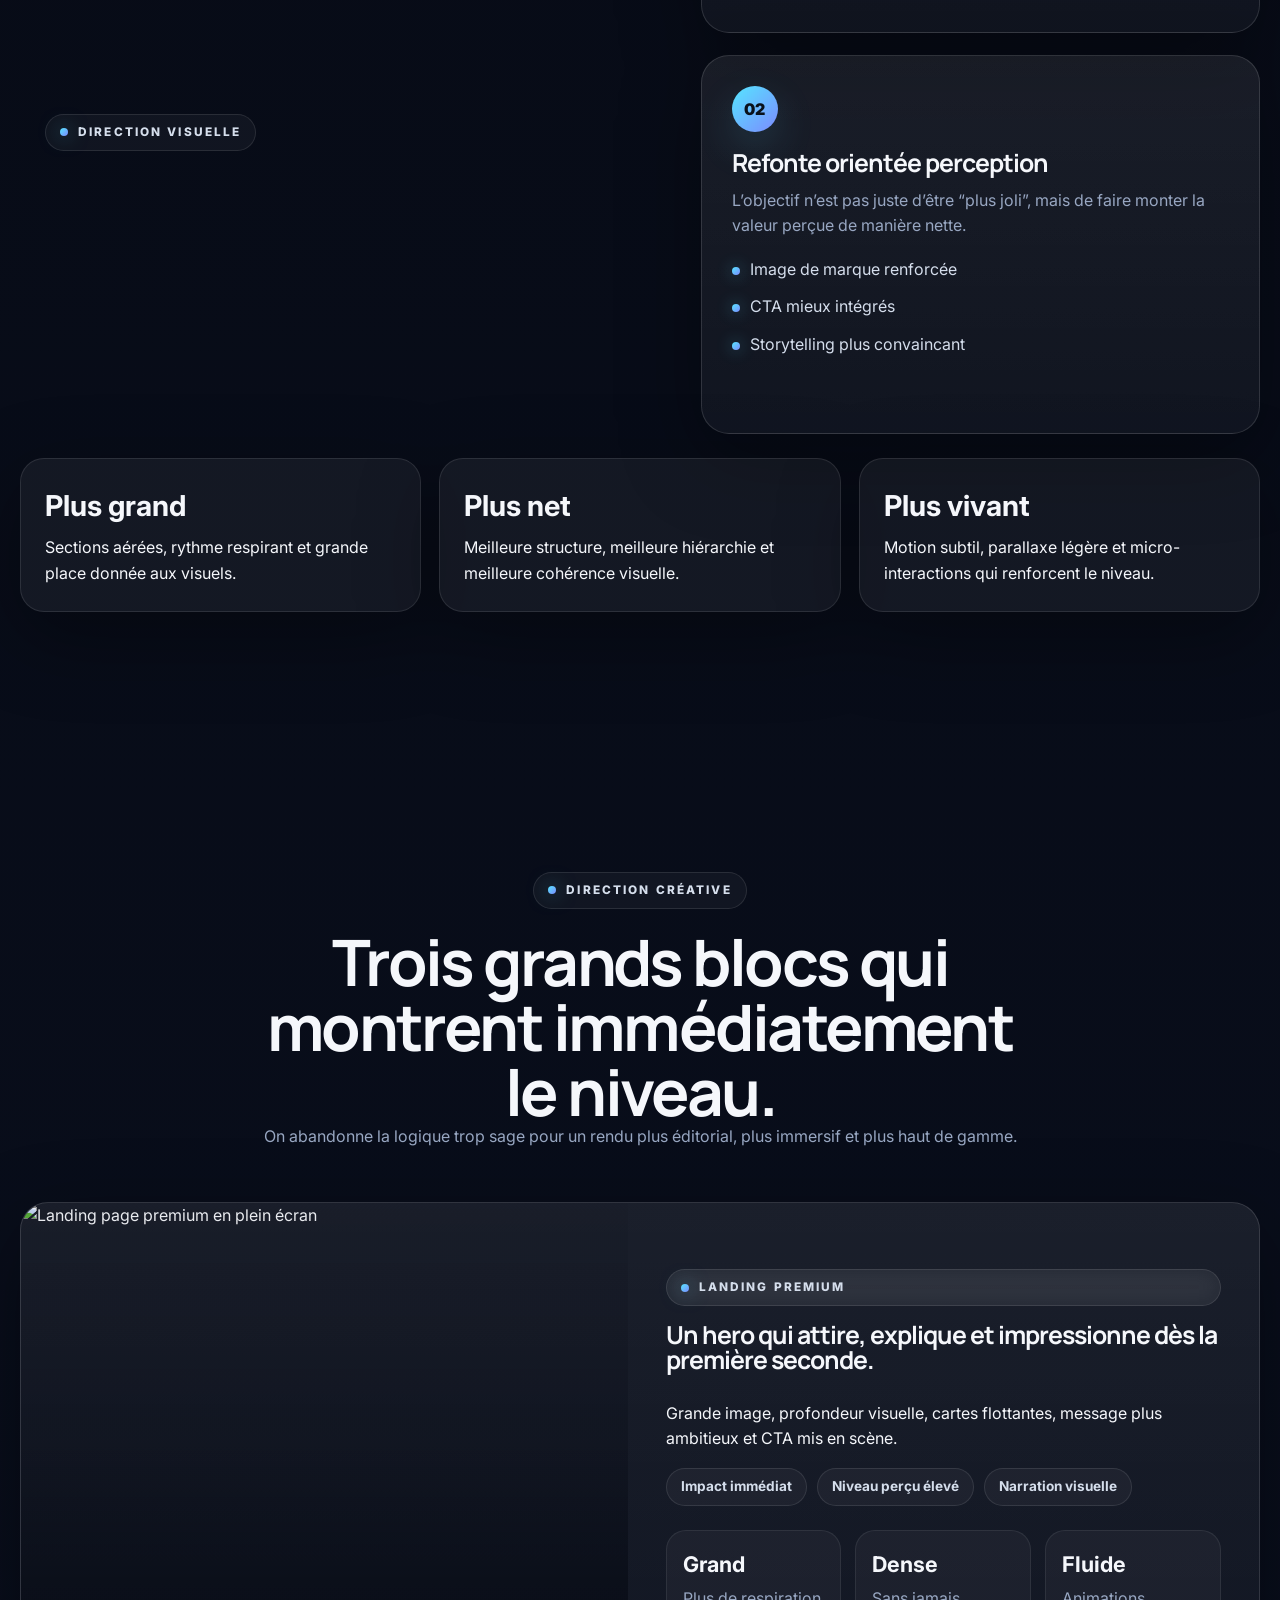
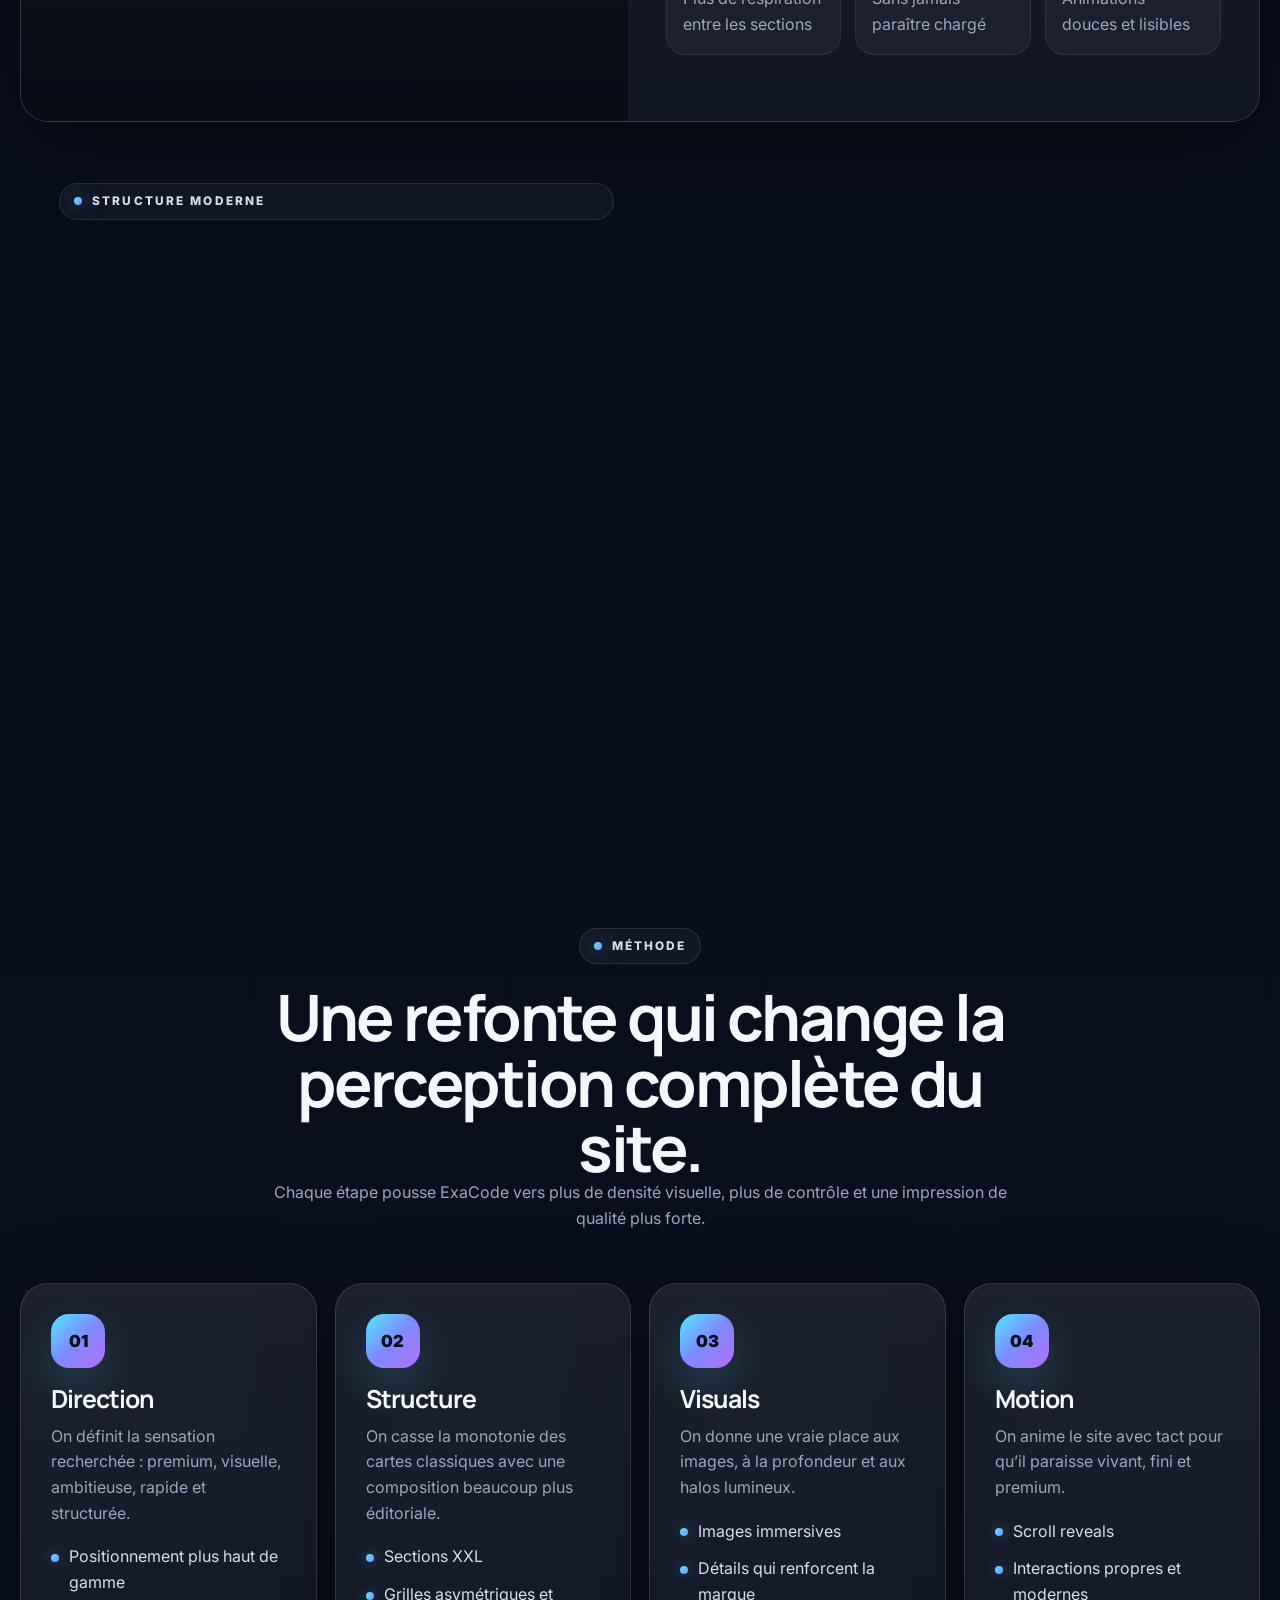
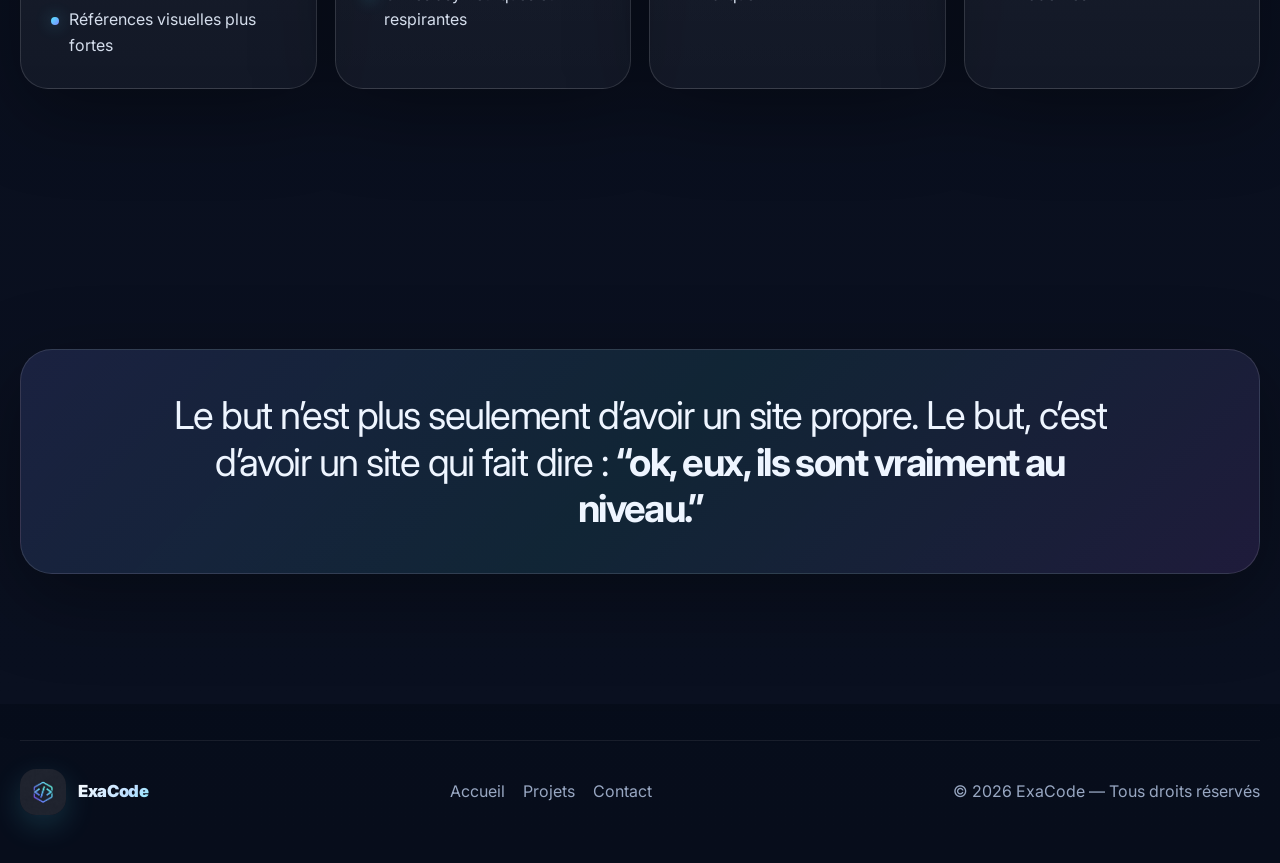
==== commit abc8bda3: "Update index.html" ====
--- a/index.html
+++ b/index.html
@@ -60,7 +60,7 @@
           <div class="hero-copy">
             <span class="eyebrow">Studio digital haut de gamme</span>
 
-            <h1 class="hero-main-title">Des sites qui impressionnent et qui convertissent</h1>
+            <h1 class="hero-title">
               <span class="line"><span>Des sites</span></span>
               <span class="line"><span><em>qui impressionnent</em></span></span>
               <span class="line"><span>et qui convertissent.</span></span>
--- a/style.css
+++ b/style.css
@@ -1061,8 +1061,3 @@
   }
 }
 
-.hero-main-title{
-  font-size: clamp(2.2rem, 5vw, 4rem);
-  line-height: 1.08;
-  letter-spacing: -0.03em;
-}
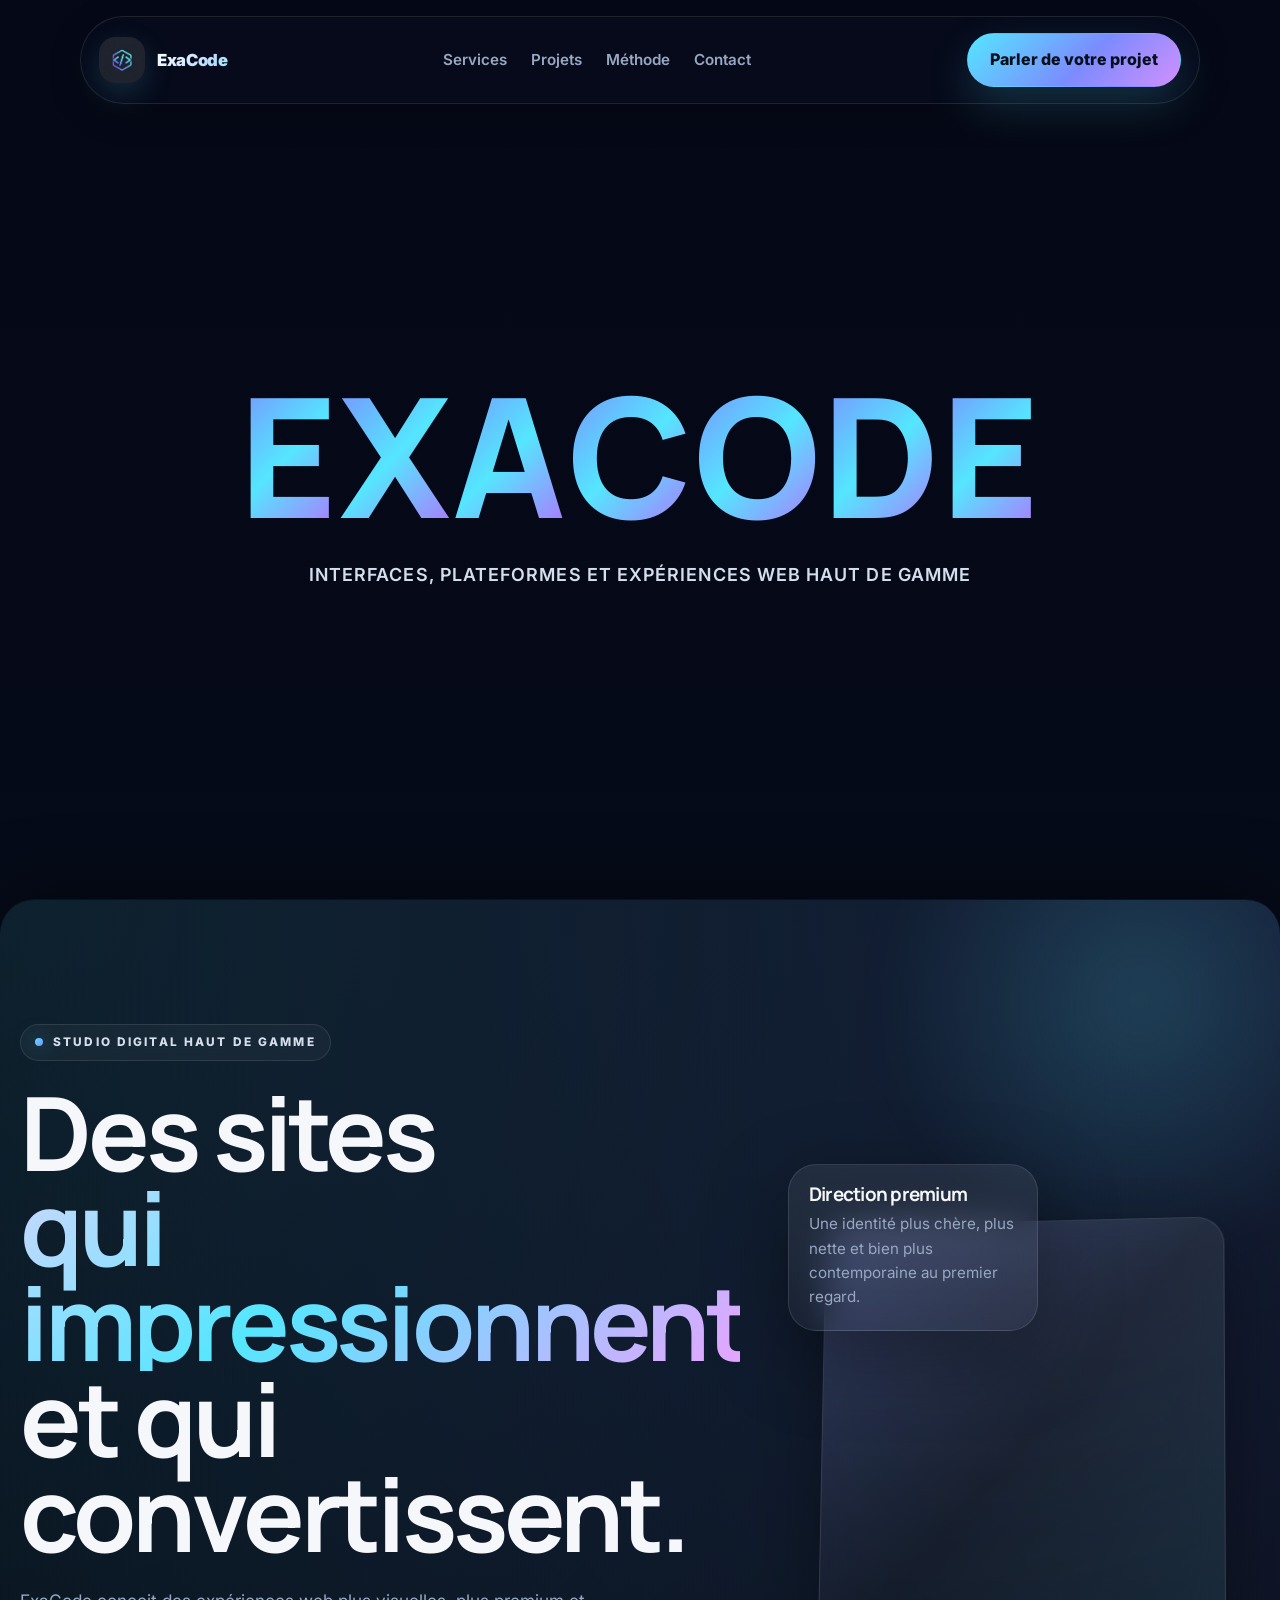
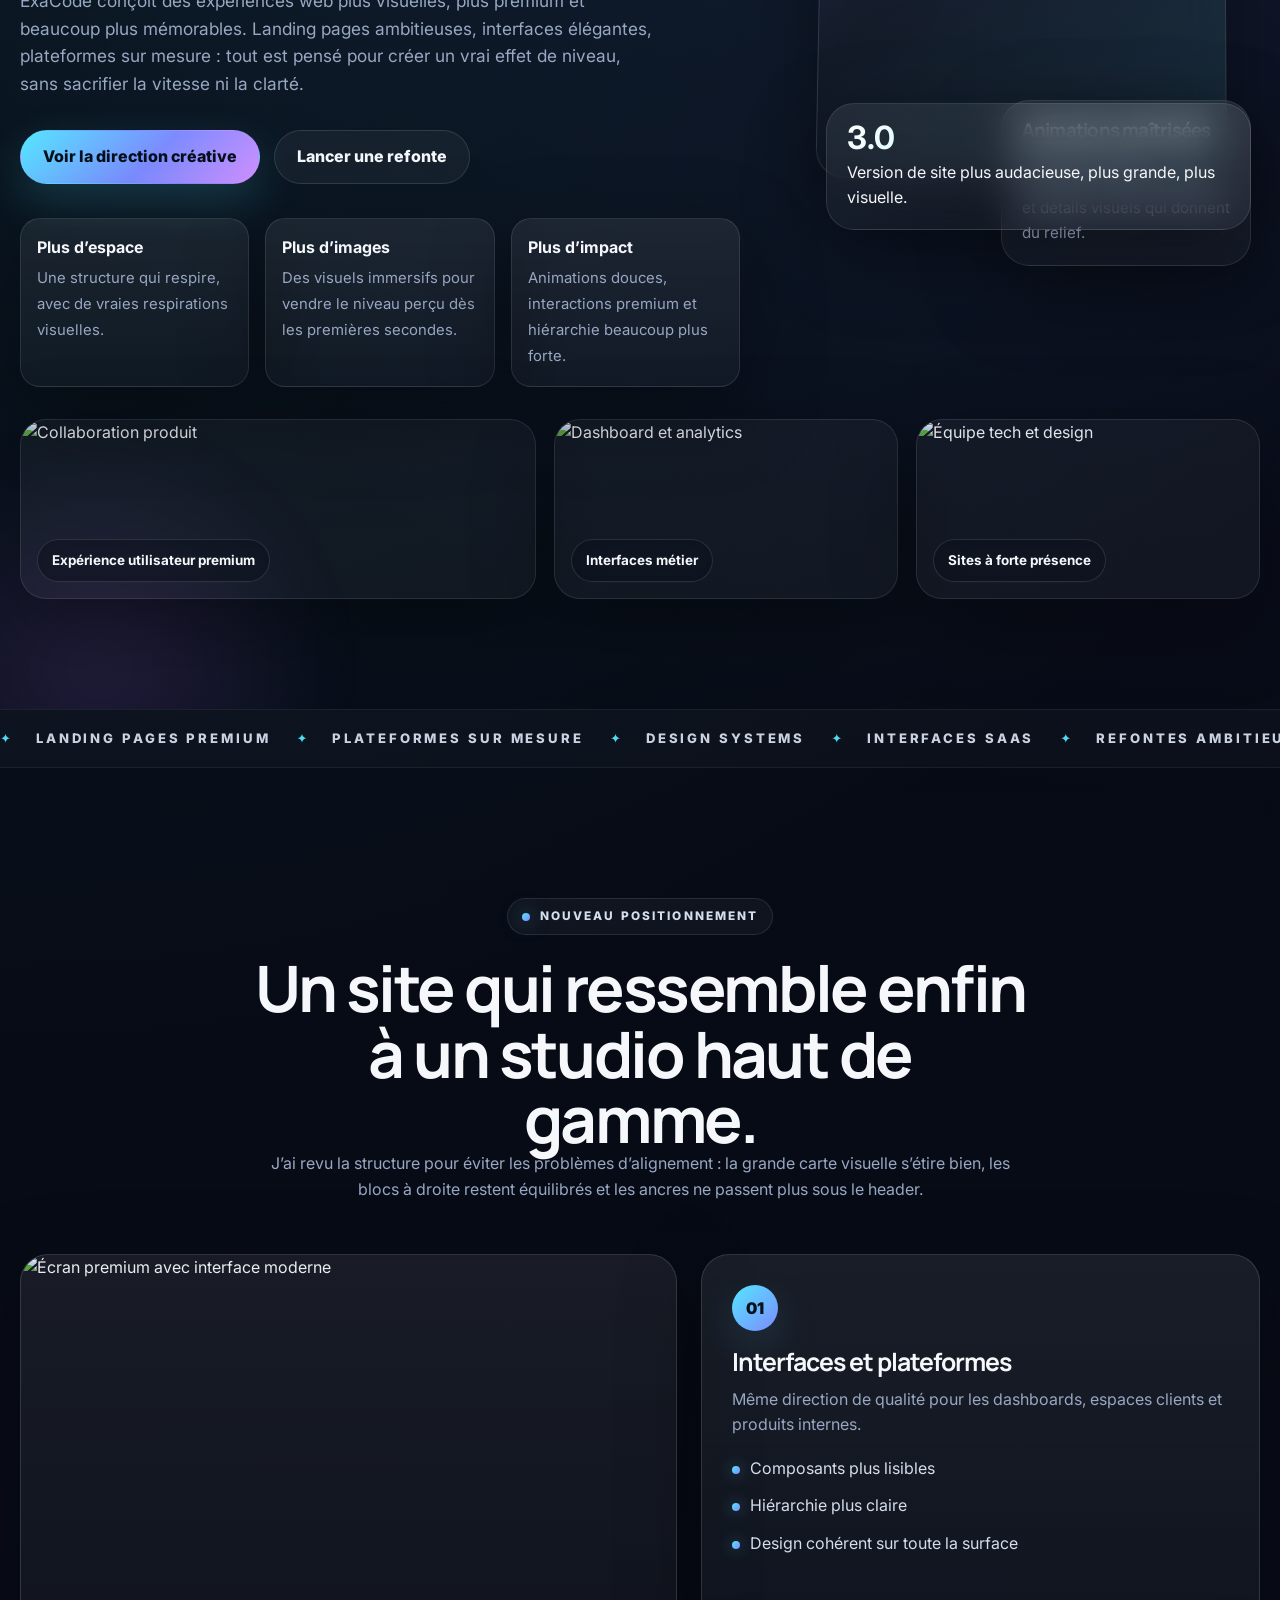
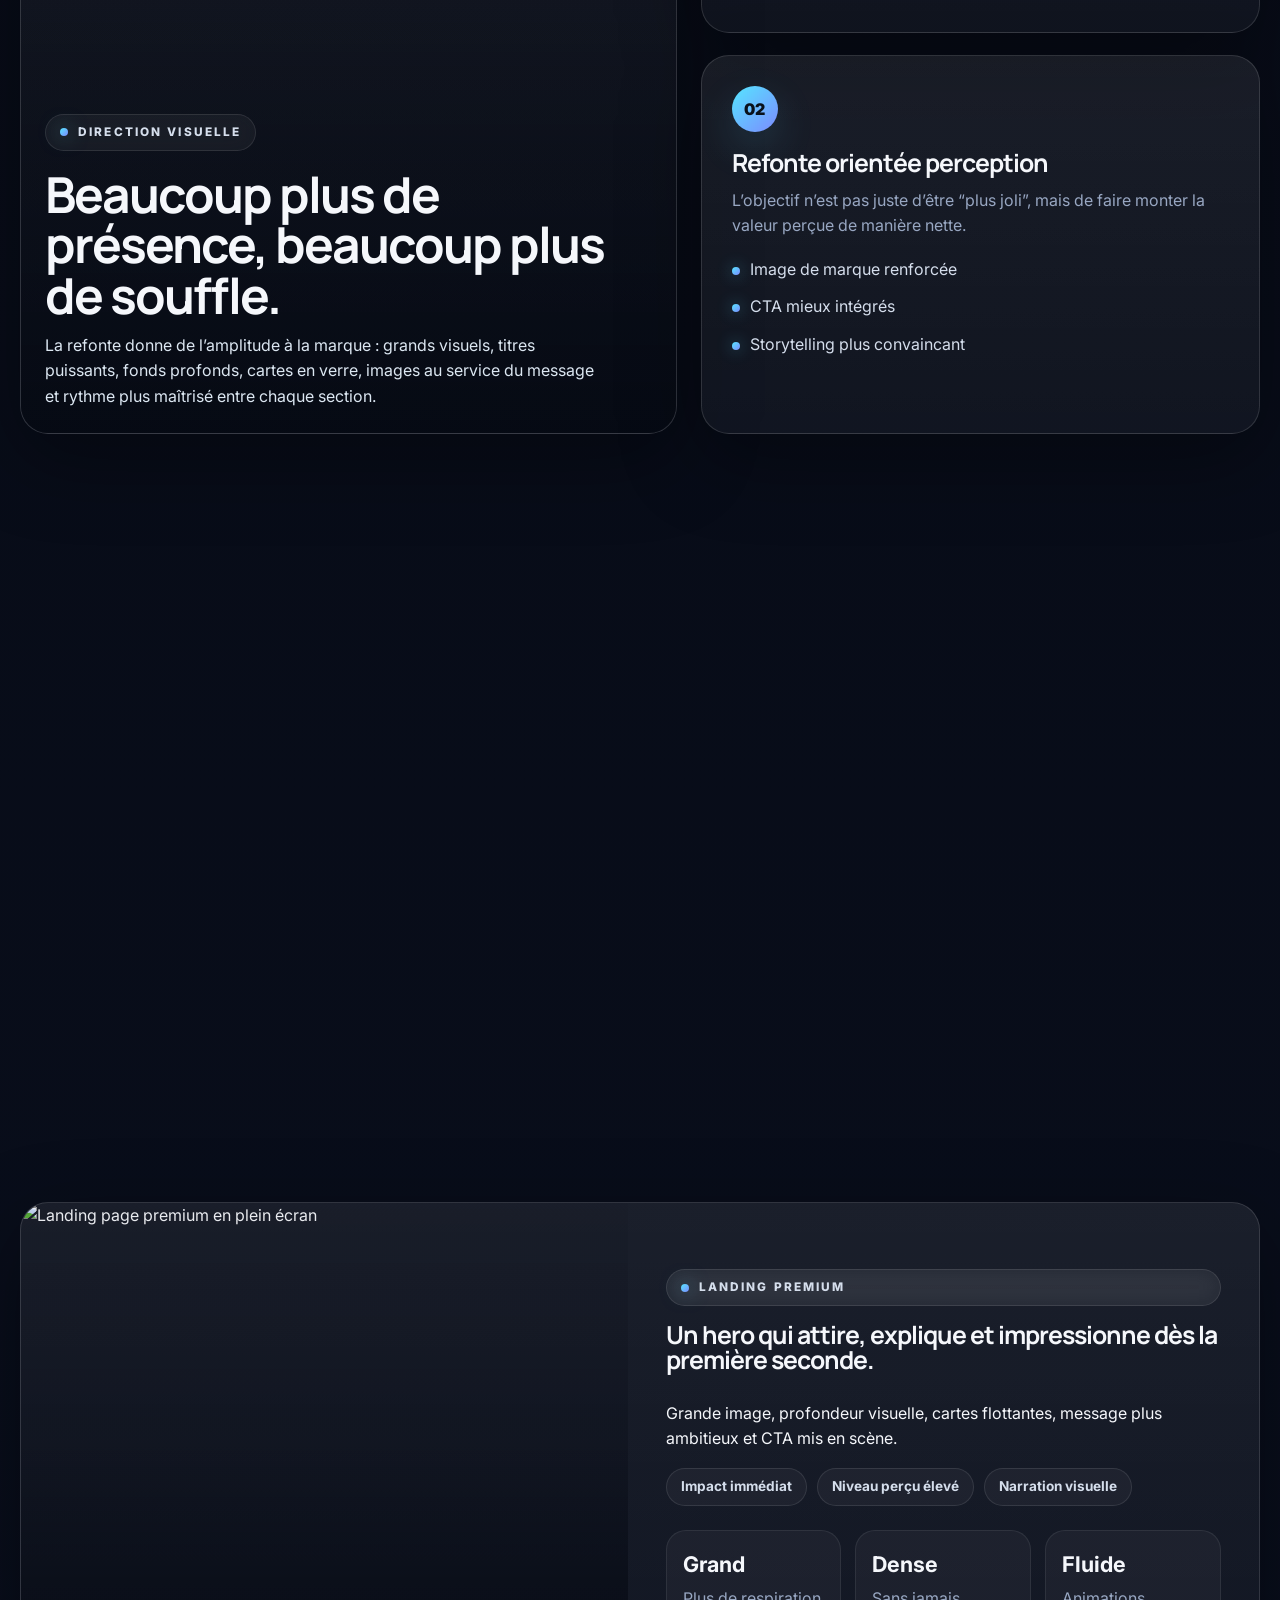
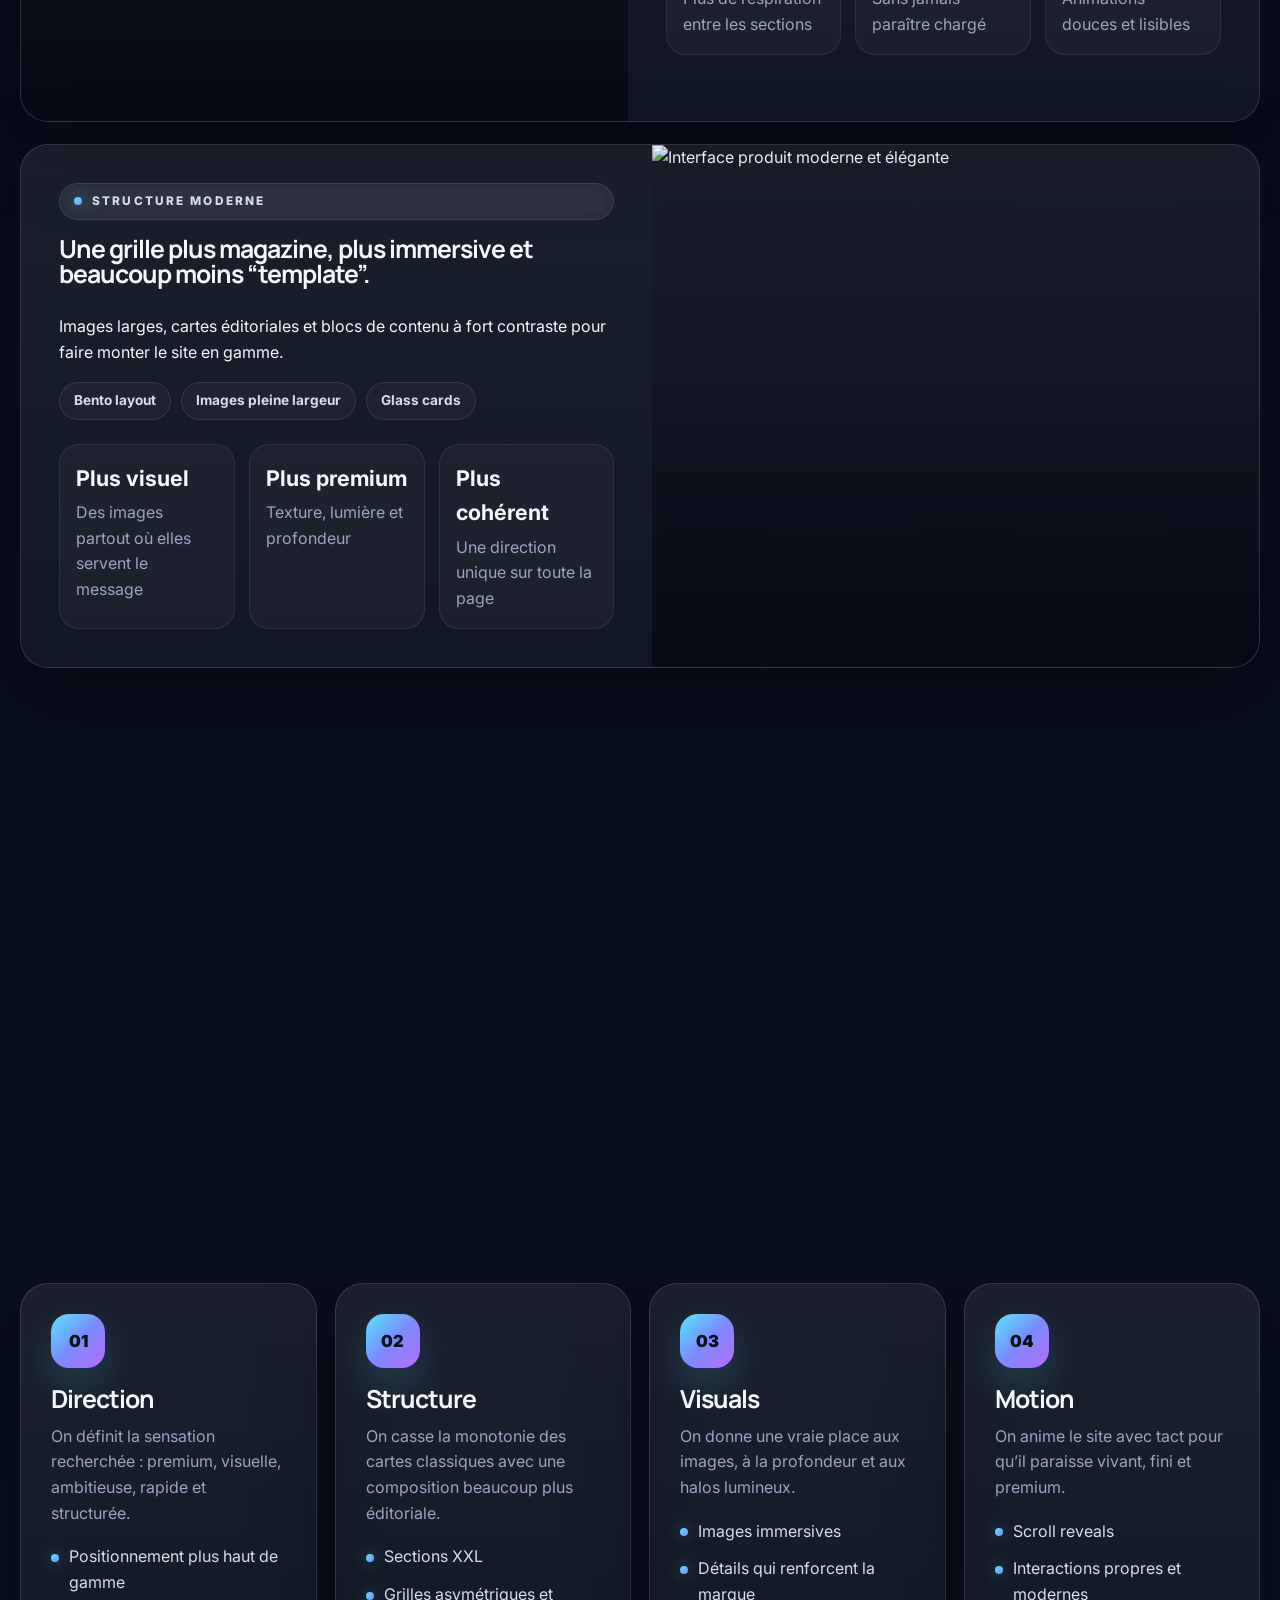
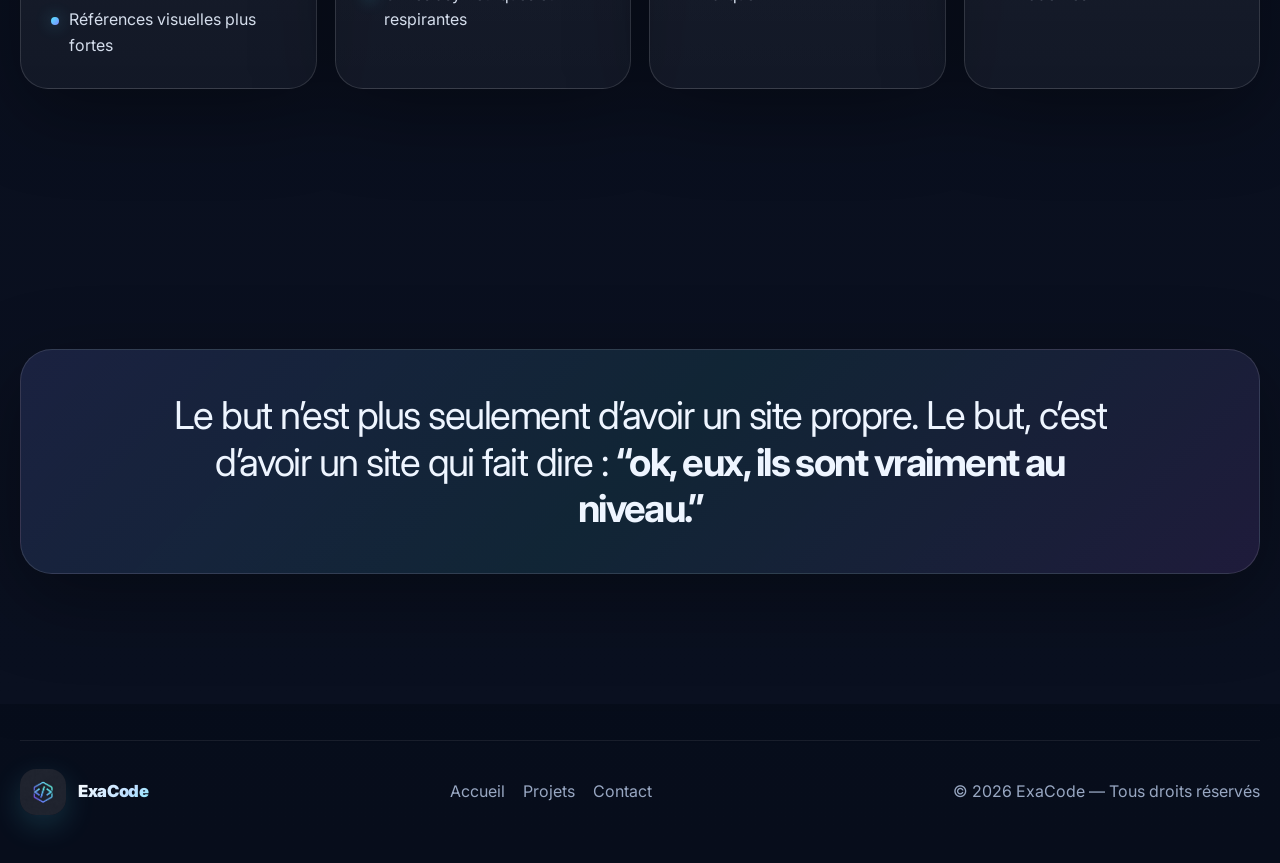
==== commit 5d65cf64: "Update index.html" ====
--- a/index.html
+++ b/index.html
@@ -223,7 +223,7 @@
       <div class="container">
         <div class="section-head" data-reveal>
           <span class="eyebrow">Direction créative</span>
-          <h2>Trois grands blocs qui montrent immédiatement le niveau.</h2>
+          <h2>Deux grands blocs qui montrent immédiatement le niveau.</h2>
           <p>On abandonne la logique trop sage pour un rendu plus éditorial, plus immersif et plus haut de gamme.</p>
         </div>
 
